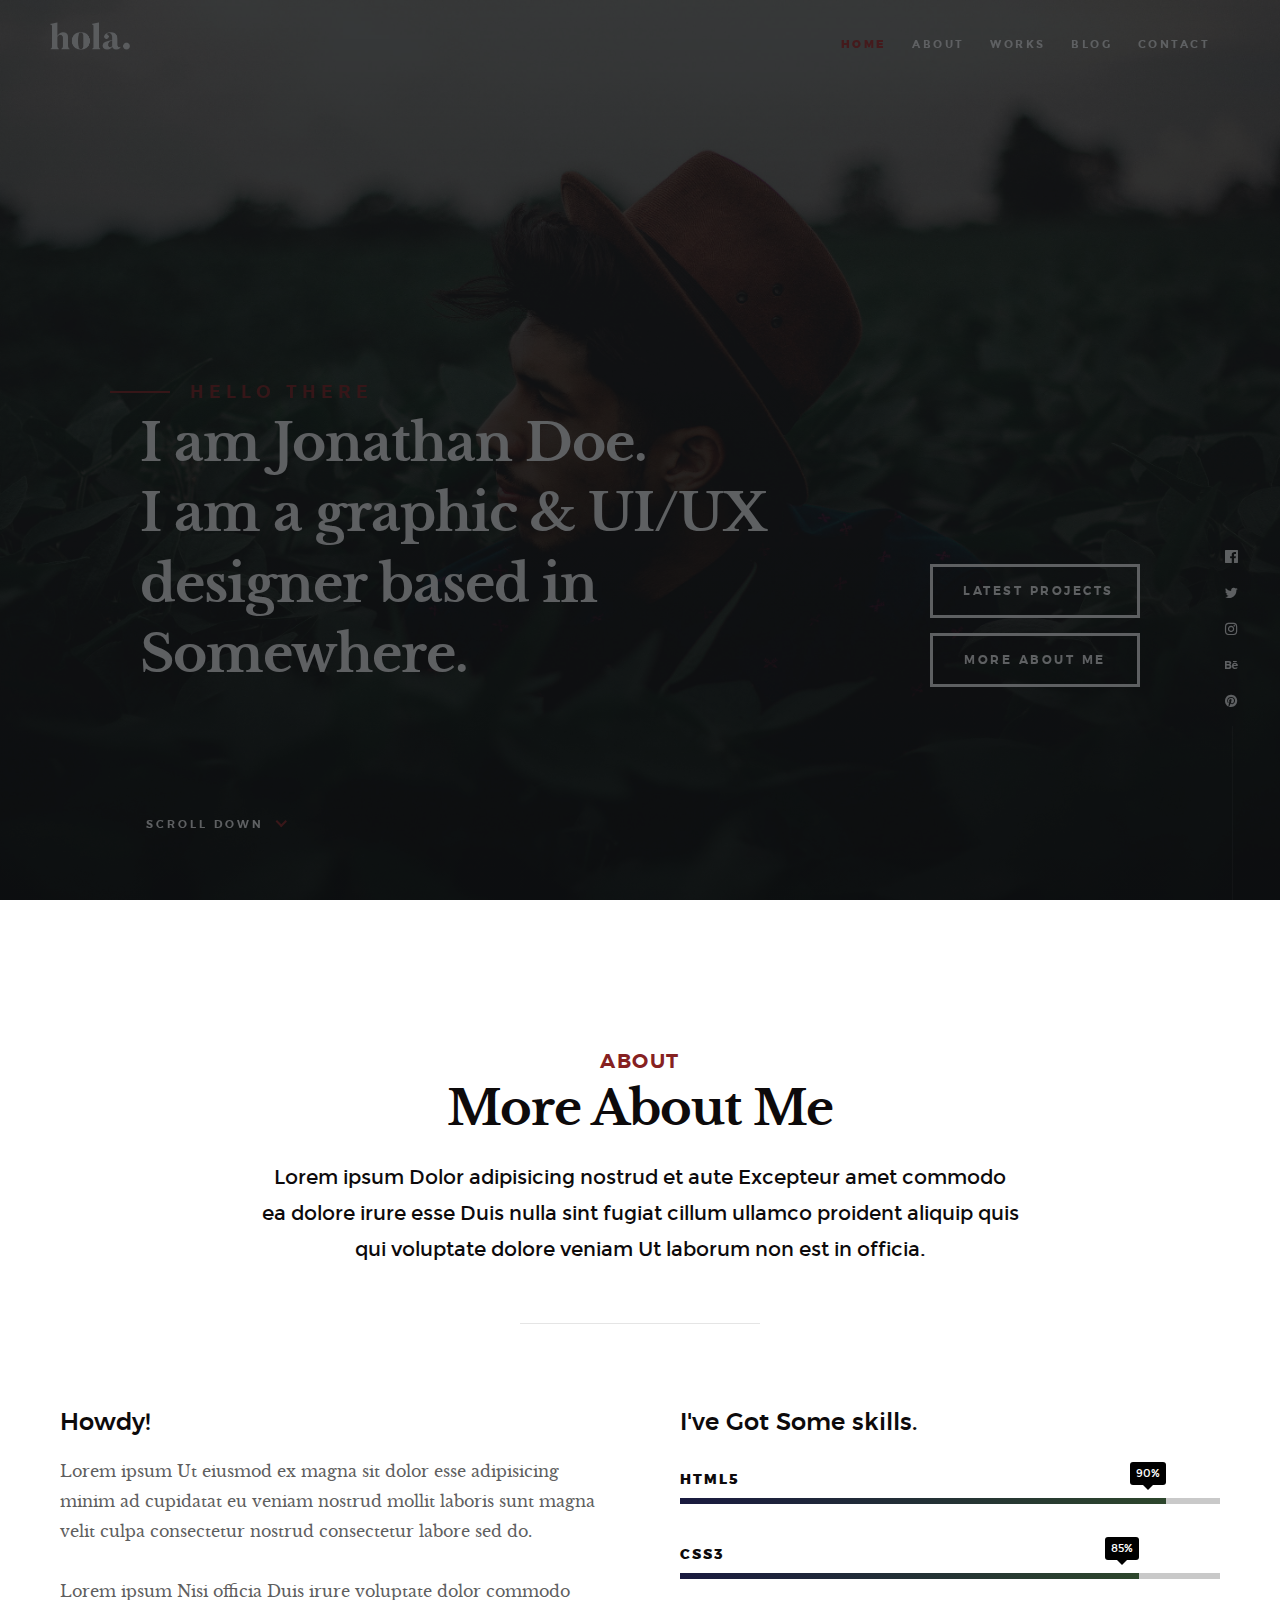
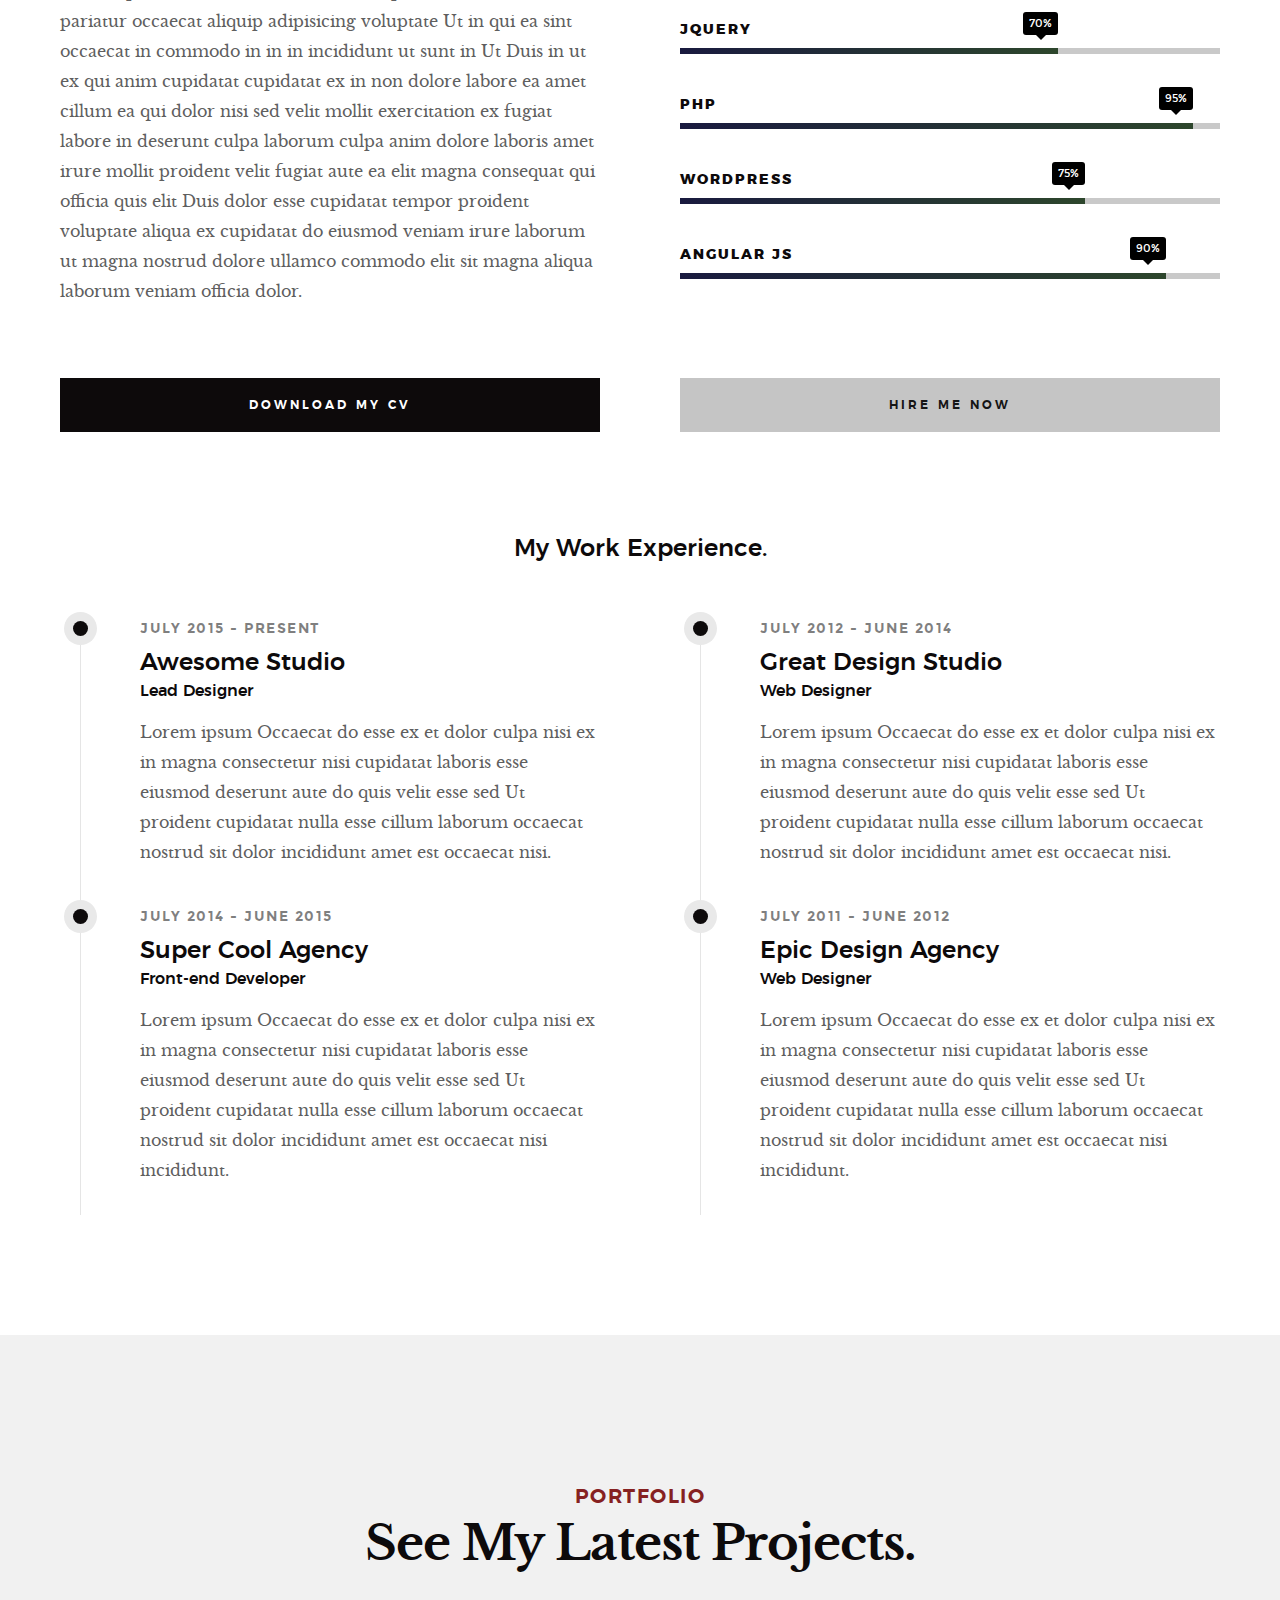
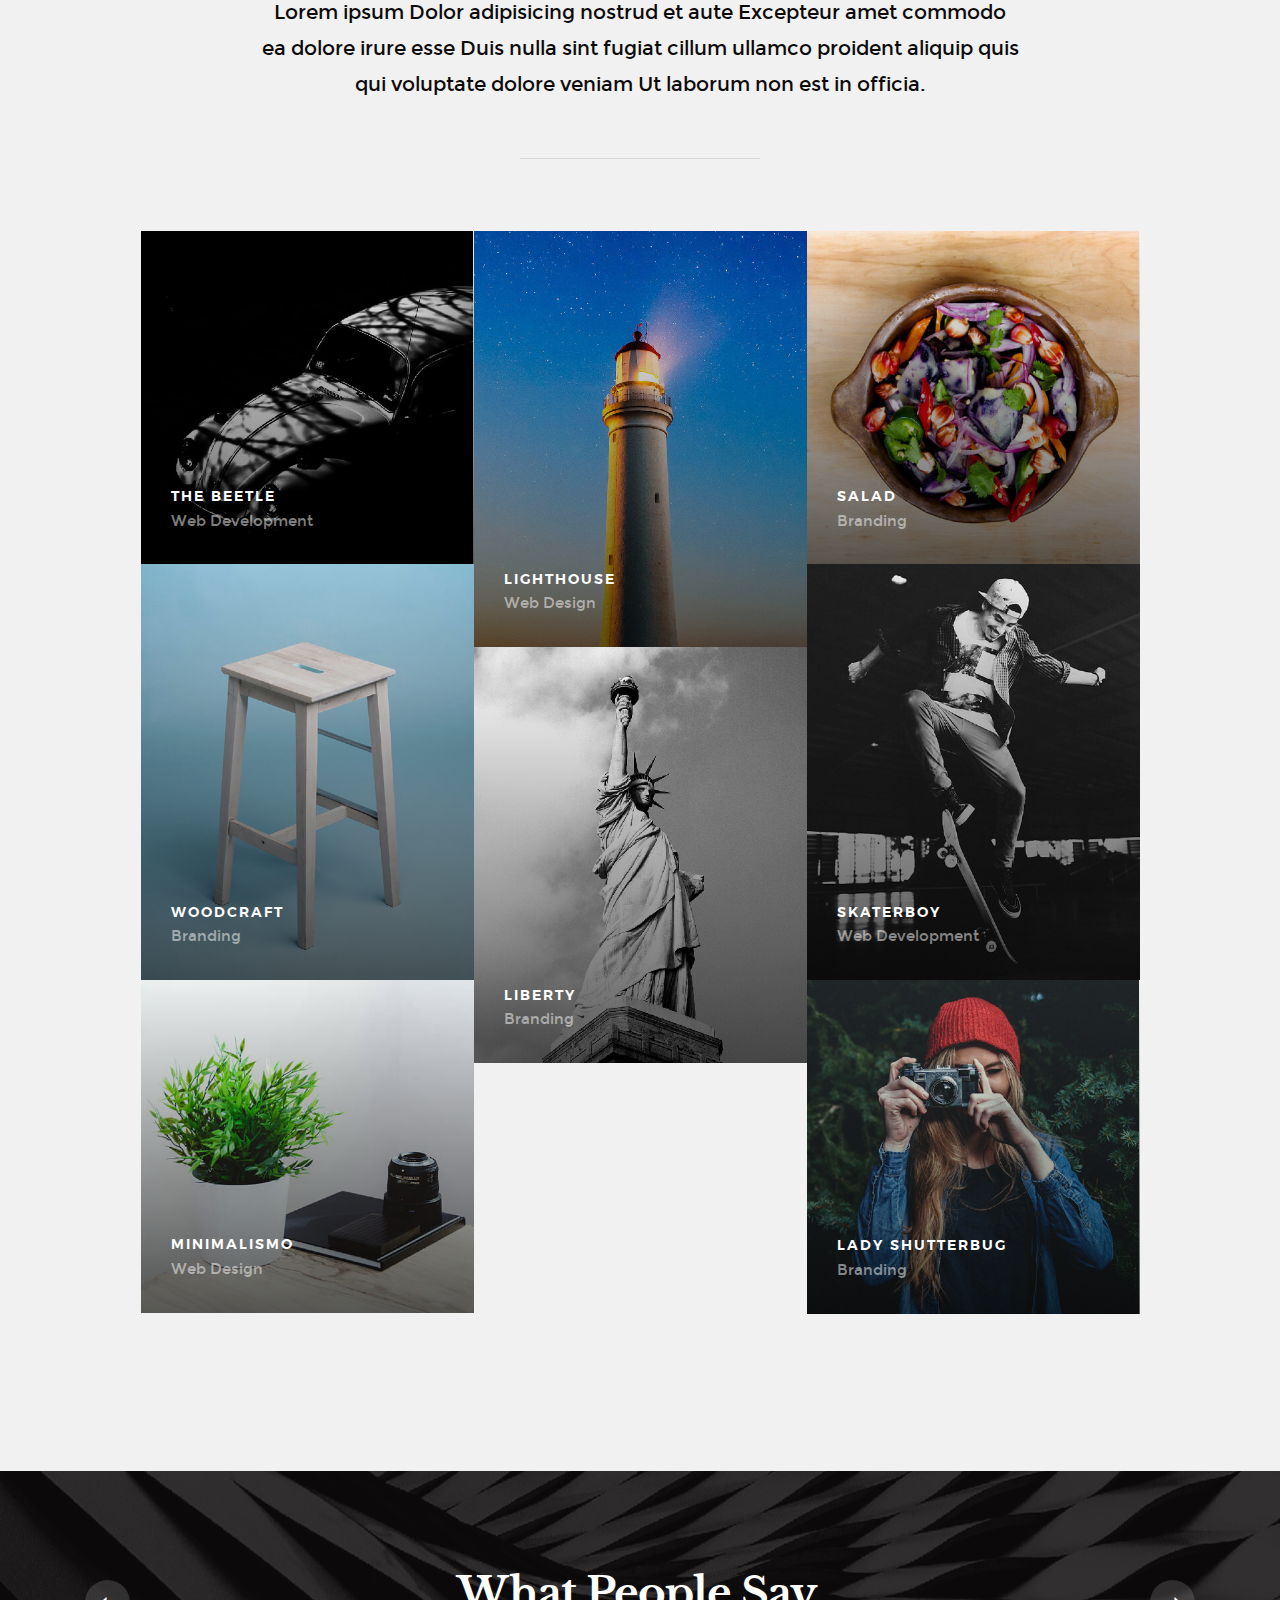
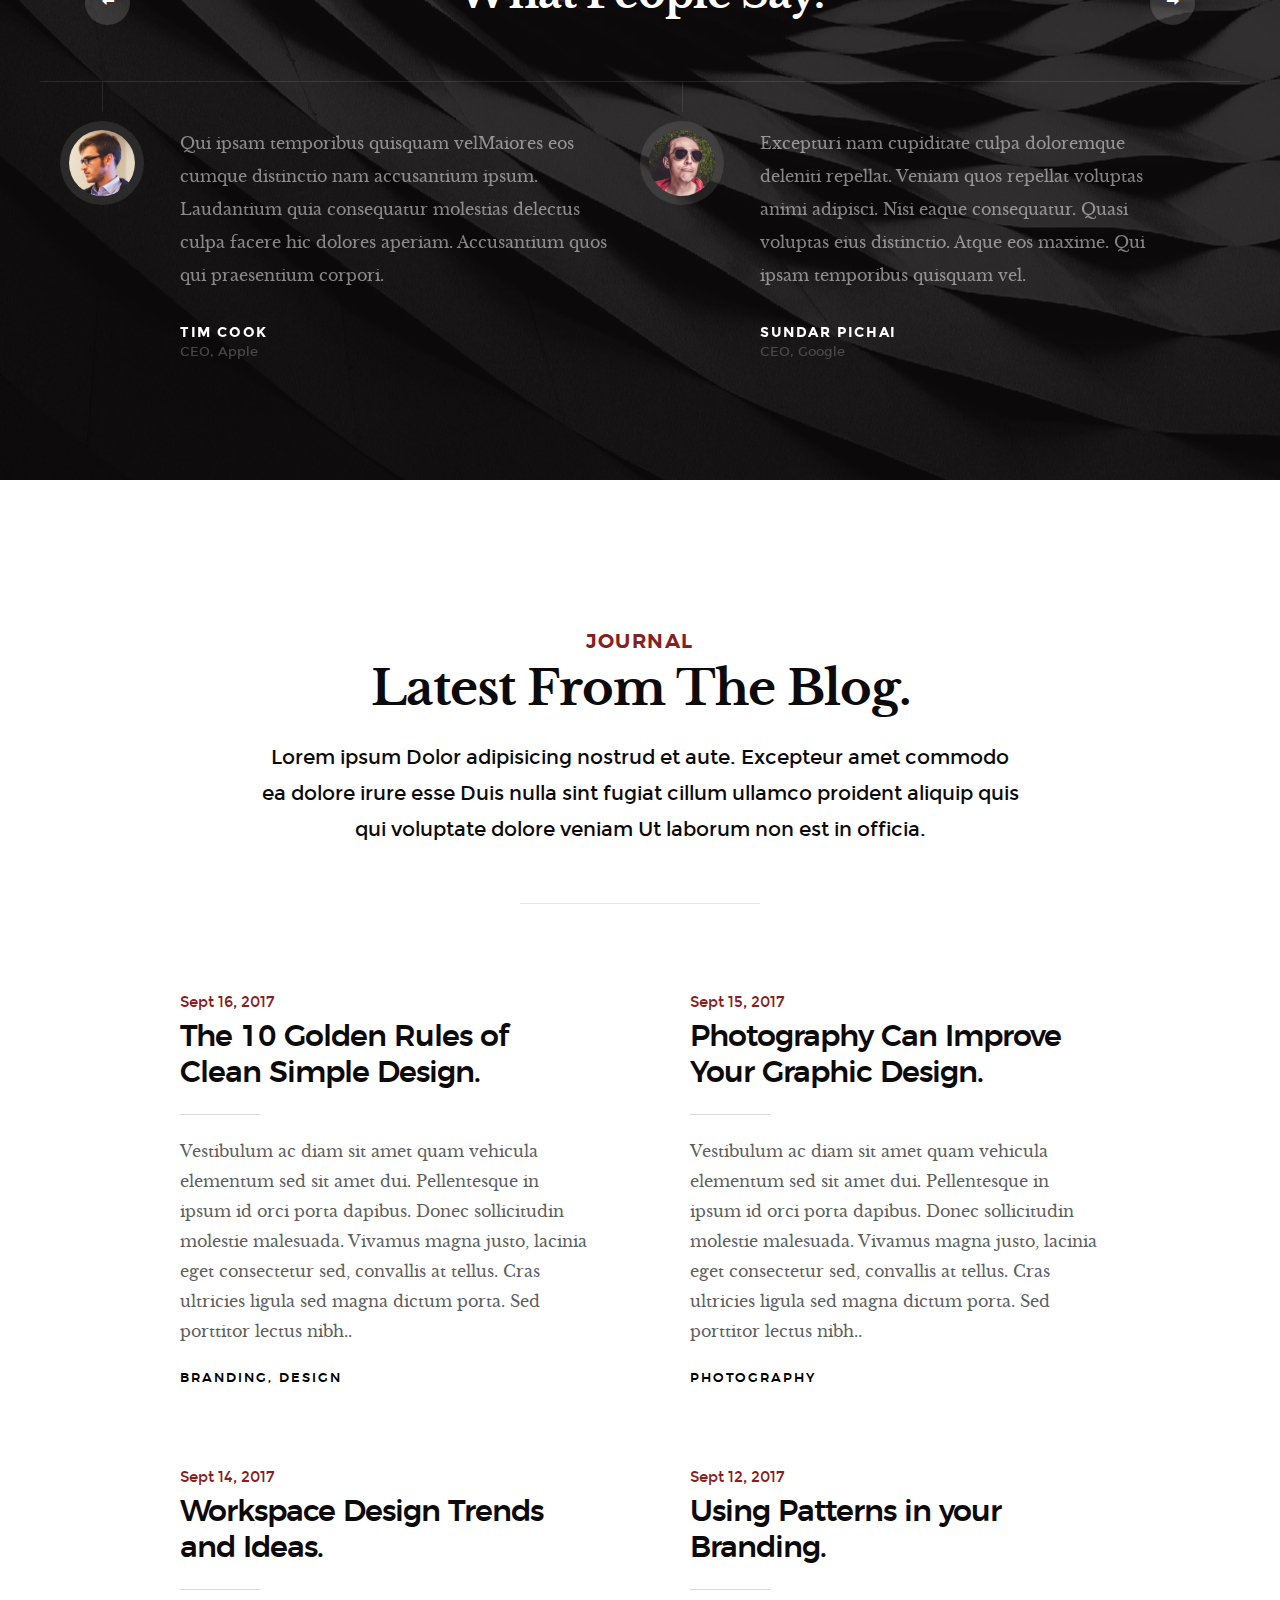
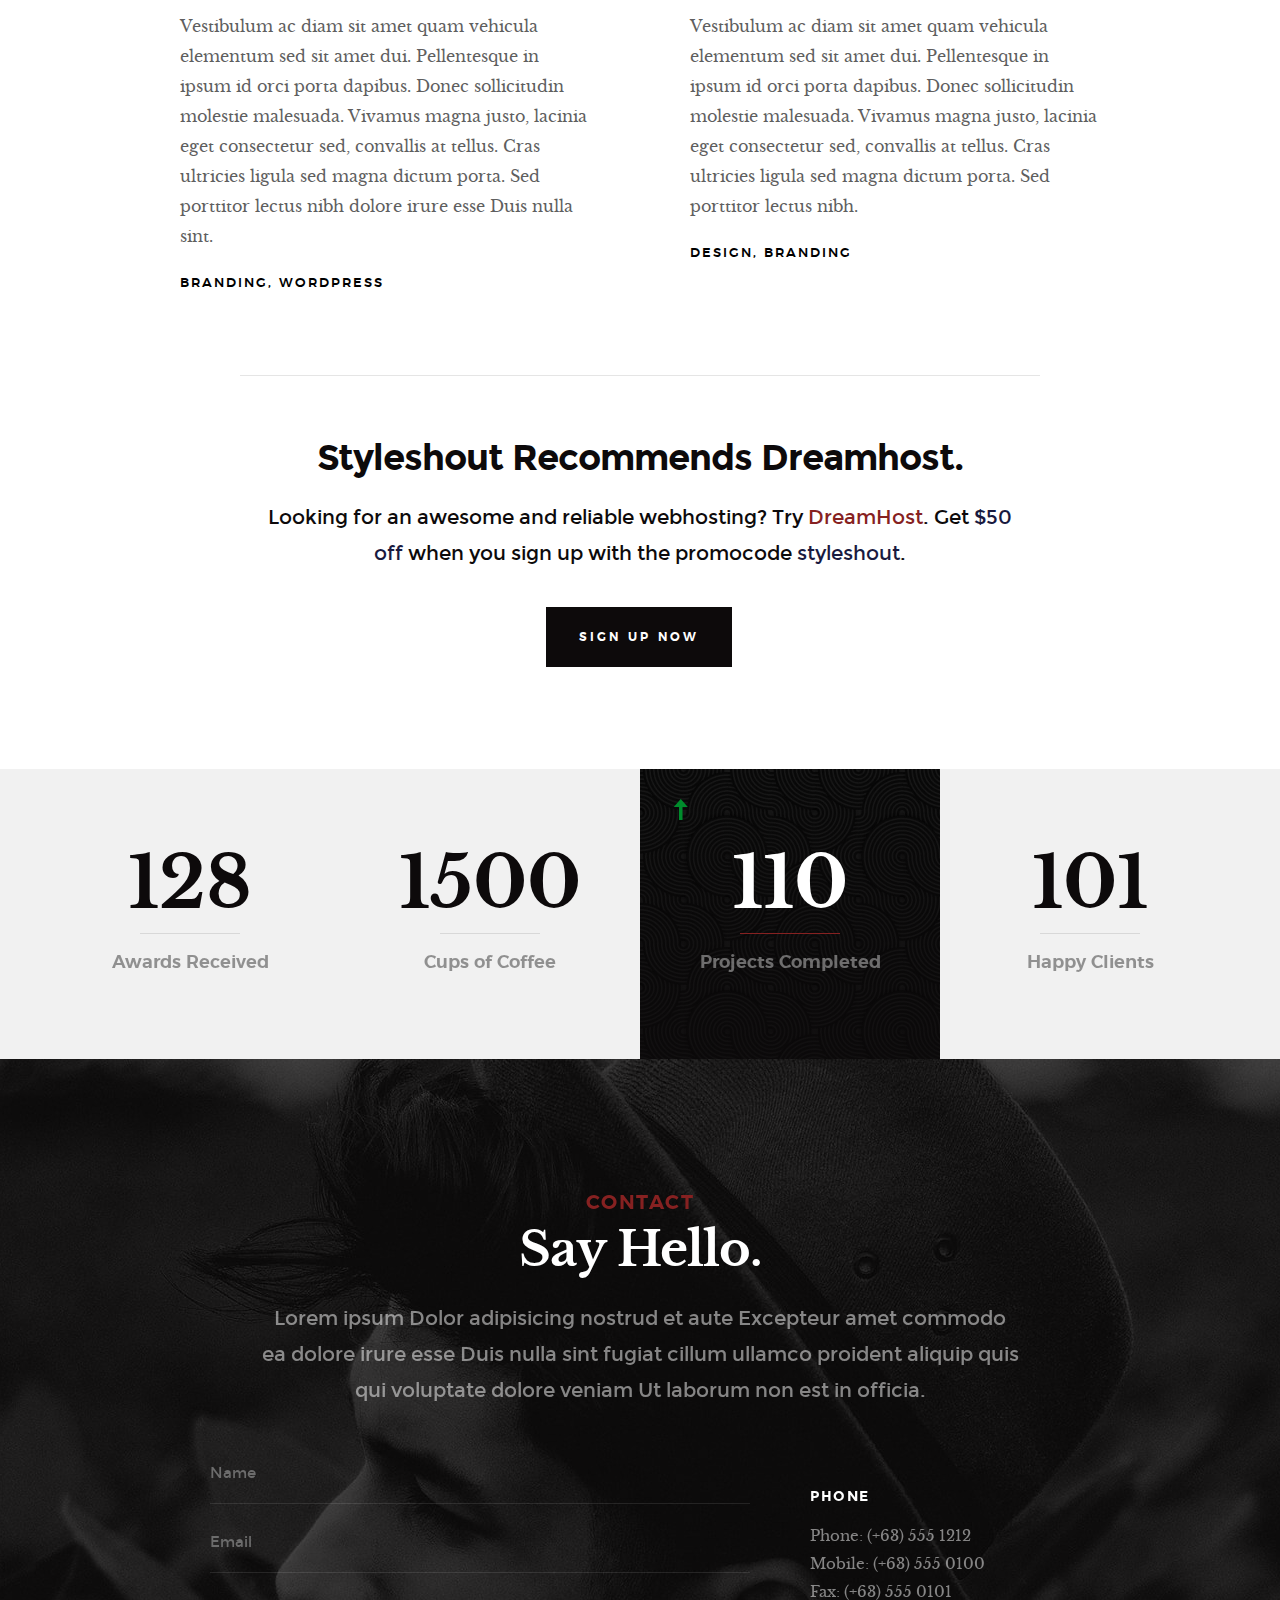
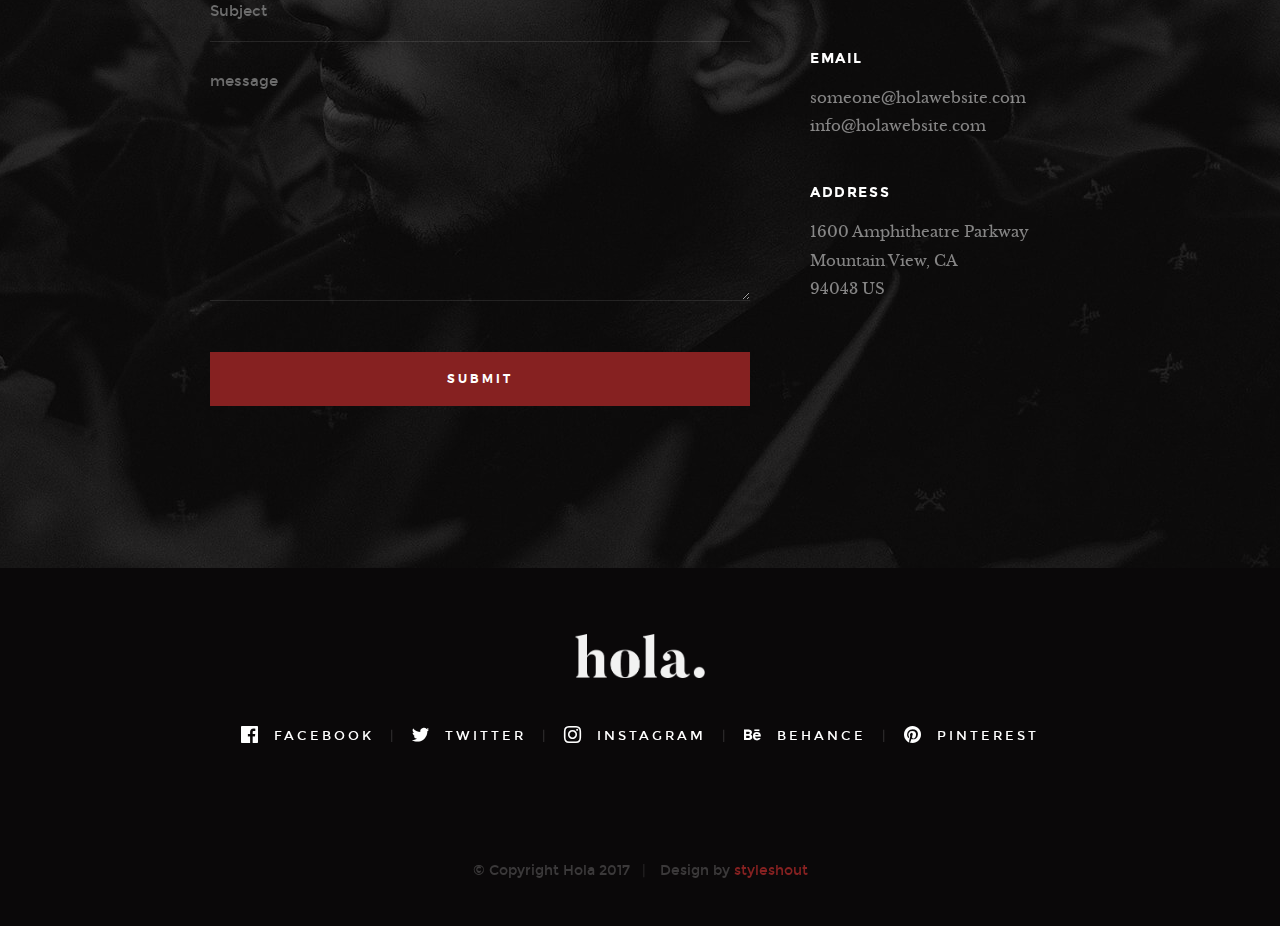
==== index.html @ 44fb1aa4 "template" ====
<!DOCTYPE html>
<!--[if lt IE 9 ]><html class="no-js oldie" lang="en"> <![endif]-->
<!--[if IE 9 ]><html class="no-js oldie ie9" lang="en"> <![endif]-->
<!--[if (gte IE 9)|!(IE)]><!-->
<html class="no-js" lang="en">
<!--<![endif]-->

<head>

    <!--- basic page needs
    ================================================== -->
    <meta charset="utf-8">
    <title>Hola</title>
    <meta name="description" content="">
    <meta name="author" content="">

    <!-- mobile specific metas
    ================================================== -->
    <meta name="viewport" content="width=device-width, initial-scale=1">

    <!-- CSS
    ================================================== -->
    <link rel="stylesheet" href="css/base.css">
    <link rel="stylesheet" href="css/vendor.css">
    <link rel="stylesheet" href="css/main.css">

    <!-- script
    ================================================== -->
    <script src="js/modernizr.js"></script>
    <script src="js/pace.min.js"></script>

    <!-- favicons
    ================================================== -->
    <link rel="shortcut icon" href="favicon.ico" type="image/x-icon">
    <link rel="icon" href="favicon.ico" type="image/x-icon">

</head>

<body id="top">

    <!-- header
    ================================================== -->
    <header class="s-header">

        <div class="header-logo">
            <a class="site-logo" href="index.html"><img src="images/logo.png" alt="Homepage"></a>
        </div>

        <nav class="header-nav-wrap">
            <ul class="header-nav">
                <li class="current"><a class="smoothscroll"  href="#home" title="home">Home</a></li>
                <li><a class="smoothscroll"  href="#about" title="about">About</a></li>
                <li><a class="smoothscroll"  href="#works" title="works">Works</a></li>
                <li><a class="smoothscroll"  href="#blog" title="blog">Blog</a></li>
                <li><a class="smoothscroll"  href="#contact" title="contact">Contact</a></li>
            </ul>
        </nav>

        <a class="header-menu-toggle" href="#0"><span>Menu</span></a>

    </header> <!-- end s-header -->


   <!-- home
   ================================================== -->
   <section id="home" class="s-home page-hero target-section" data-parallax="scroll" data-image-src="images/hero-bg.jpg" data-natural-width=3000 data-natural-height=2000 data-position-y=center>

        <div class="overlay"></div>
        <div class="shadow-overlay"></div>

        <div class="home-content">

            <div class="row home-content__main">

                <h3>Hello There</h3>

                <h1>
                    I am Jonathan Doe. <br>
                    I am a graphic & UI/UX <br>
                    designer based in Somewhere.
                </h1>

                <div class="home-content__buttons">
                    <a href="#works" class="smoothscroll btn btn--stroke">
                        Latest Projects
                    </a>
                    <a href="#about" class="smoothscroll btn btn--stroke">
                        More About Me
                    </a>
                </div>

                <div class="home-content__scroll">
                    <a href="#about" class="scroll-link smoothscroll">
                        <span>Scroll Down</span>
                    </a>
                </div>

            </div>

        </div> <!-- end home-content -->

        <ul class="home-social">
            <li>
                <a href="#"><i class="im im-facebook" aria-hidden="true"></i><span>Facebook</span></a>
            </li>
            <li>
                <a href="#"><i class="im im-twitter" aria-hidden="true"></i><span>Twiiter</span></a>
            </li>
            <li>
                <a href="#"><i class="im im-instagram" aria-hidden="true"></i><span>Instagram</span></a>
            </li>
            <li>
                <a href="#"><i class="im im-behance" aria-hidden="true"></i><span>Behance</span></a>
            </li>
            <li>
                <a href="#"><i class="im im-pinterest" aria-hidden="true"></i><span>Pinterest</span></a>
            </li>
        </ul> 
        <!-- end home-social -->

    </section> <!-- end s-home -->


    <!-- about
    ================================================== -->
    <section id="about" class="s-about target-section">
        
        <div class="row narrow section-intro has-bottom-sep">
            <div class="col-full text-center">
                <h3>About</h3>
                <h1>More About Me</h1>
                <p class="lead">Lorem ipsum Dolor adipisicing nostrud et aute Excepteur amet commodo ea dolore irure esse Duis nulla sint fugiat cillum ullamco proident aliquip quis qui voluptate dolore veniam Ut laborum non est in officia.</p>
            </div>
        </div>

        <div class="row about-content">

            <div class="col-six tab-full left">
                <h3>Howdy!</h3>

                <p>Lorem ipsum Ut eiusmod ex magna sit dolor esse adipisicing minim ad cupidatat eu veniam nostrud mollit laboris sunt magna velit culpa consectetur nostrud consectetur labore sed do.</p>

                <p>
                Lorem ipsum Nisi officia Duis irure voluptate dolor commodo pariatur occaecat aliquip adipisicing voluptate Ut in qui ea sint occaecat in commodo in in in incididunt ut sunt in Ut Duis in ut ex qui anim cupidatat cupidatat ex in non dolore labore ea amet cillum ea qui dolor nisi sed velit mollit exercitation ex fugiat labore in deserunt culpa laborum culpa anim dolore laboris amet irure mollit proident velit fugiat aute ea elit magna consequat qui officia quis elit Duis dolor esse cupidatat tempor proident voluptate aliqua ex cupidatat do eiusmod veniam irure laborum ut magna nostrud dolore ullamco commodo elit sit magna aliqua laborum veniam officia dolor.	
                </p>
            </div>

            <div class="col-six tab-full right">
                <h3>I've Got Some skills.</h3>

                <ul class="skill-bars">
                    <li>
                    <div class="progress percent90"><span>90%</span></div>
                    <strong>HTML5</strong>
                    </li>
                    <li>
                    <div class="progress percent85"><span>85%</span></div>
                    <strong>CSS3</strong>
                    </li>
                    <li>
                    <div class="progress percent70"><span>70%</span></div>
                    <strong>JQuery</strong>
                    </li>
                    <li>
                    <div class="progress percent95"><span>95%</span></div>
                    <strong>PHP</strong>
                    </li>
                    <li>
                    <div class="progress percent75"><span>75%</span></div>
                    <strong>Wordpress</strong>
                    </li>   
                    <li>
                    <div class="progress percent90"><span>90%</span></div>
                    <strong>Angular JS</strong>
                    </li>   
                </ul>
            </div>

        </div> <!-- end about-content -->

        <div class="row about-content about-content--buttons">

            <div class="col-six tab-full left">
                <a href="#0" class="btn btn--primary full-width">Download My CV</a>
            </div>
            <div class="col-six tab-full right">
                <a href="#0" class="btn full-width">Hire Me Now</a>
            </div>

        </div> <!-- end about-content buttons -->

        <div class="row about-content about-content--timeline">

            <div class="col-full text-center">
                <h3>My Work Experience.</h3>
            </div>

            <div class="col-six tab-full left">
                <div class="timeline">

                    <div class="timeline__block">
                        <div class="timeline__bullet"></div>
                        <div class="timeline__header">
                            <p class="timeline__timeframe">July 2015 - Present</p>
                            <h3>Awesome Studio</h3>
                            <h5>Lead Designer</h5>
                        </div>
                        <div class="timeline__desc">
                            <p>Lorem ipsum Occaecat do esse ex et dolor culpa nisi ex in magna consectetur nisi cupidatat laboris esse eiusmod deserunt aute do quis velit esse sed Ut proident cupidatat nulla esse cillum laborum occaecat nostrud sit dolor incididunt amet est occaecat nisi.</p>
                        </div>
                    </div> <!-- end timeline__block -->

                    <div class="timeline__block">
                        <div class="timeline__bullet"></div>
                        <div class="timeline__header">
                            <p class="timeline__timeframe">July 2014 - June 2015</p>
                            <h3>Super Cool Agency</h3>
                            <h5>Front-end Developer</h5>
                        </div>
                        <div class="timeline__desc">	
                            <p>Lorem ipsum Occaecat do esse ex et dolor culpa nisi ex in magna consectetur nisi cupidatat laboris esse eiusmod deserunt aute do quis velit esse sed Ut proident cupidatat nulla esse cillum laborum occaecat nostrud sit dolor incididunt amet est occaecat nisi incididunt.</p>
                        </div>
                    </div> <!-- end timeline__block -->

                </div> <!-- end timeline -->
            </div> <!-- end left -->

            <div class="col-six tab-full right">
                <div class="timeline">

                    <div class="timeline__block">
                        <div class="timeline__bullet"></div>
                        <div class="timeline__header">
                            <p class="timeline__timeframe">July 2012 - June 2014</p>
                            <h3>Great Design Studio</h3>
                            <h5>Web Designer</h5>
                        </div>
                        <div class="timeline__desc">
                            <p>Lorem ipsum Occaecat do esse ex et dolor culpa nisi ex in magna consectetur nisi cupidatat laboris esse eiusmod deserunt aute do quis velit esse sed Ut proident cupidatat nulla esse cillum laborum occaecat nostrud sit dolor incididunt amet est occaecat nisi.</p>
                        </div>
                    </div> <!-- end timeline__block -->

                    <div class="timeline__block">
                        <div class="timeline__bullet"></div>
                        <div class="timeline__header">
                            <p class="timeline__timeframe">July 2011 - June 2012</p>
                            <h3>Epic Design Agency</h3>
                            <h5>Web Designer</h5>
                        </div>
                        <div class="timeline__desc">
                            <p>Lorem ipsum Occaecat do esse ex et dolor culpa nisi ex in magna consectetur nisi cupidatat laboris esse eiusmod deserunt aute do quis velit esse sed Ut proident cupidatat nulla esse cillum laborum occaecat nostrud sit dolor incididunt amet est occaecat nisi incididunt.</p>
                        </div>
                    </div> <!-- end timeline__block -->

                </div> <!-- end timeline -->
            </div> <!-- end right -->

        </div> <!-- end about-content timeline -->

    </section> <!-- end about -->
    

    <!-- works
    ================================================== -->
    <section id="works" class="s-works target-section">

        <div class="row narrow section-intro has-bottom-sep">
            <div class="col-full">
                <h3>Portfolio</h3>
                <h1>See My Latest Projects.</h1>
                
                <p class="lead">Lorem ipsum Dolor adipisicing nostrud et aute Excepteur amet commodo ea dolore irure esse Duis nulla sint fugiat cillum ullamco proident aliquip quis qui voluptate dolore veniam Ut laborum non est in officia.</p>
            </div>
        </div>

        <div class="row masonry-wrap">
            <div class="masonry">

                <div class="masonry__brick">
                    <div class="item-folio">

                        <div class="item-folio__thumb">
                            <a href="images/portfolio/gallery/g-beetle.jpg" class="thumb-link" title="The Beetle Car" data-size="1050x700">
                                <img src="images/portfolio/beetle.jpg" 
                                     srcset="images/portfolio/beetle.jpg 1x, images/portfolio/beetle@2x.jpg 2x" alt="">
                                <span class="shadow-overlay"></span>
                            </a>
                        </div>

                        <div class="item-folio__text">
                            <h3 class="item-folio__title">
                                The Beetle
                            </h3>
                            <p class="item-folio__cat">
                                Web Development
                            </p>
                        </div>

                        <a href="https://www.behance.net/" class="item-folio__project-link" title="Project link">
                            <i class="im im-link"></i>
                        </a>

                        <div class="item-folio__caption">
                            <p>Vero molestiae sed aut natus excepturi. Et tempora numquam. Temporibus iusto quo.Unde dolorem corrupti neque nisi.</p>
                        </div>

                    </div> <!-- end item-folio -->
                </div> <!-- end masonry__brick -->

                <div class="masonry__brick">
                    <div class="item-folio">

                        <div class="item-folio__thumb">
                            <a href="images/portfolio/gallery/g-lighthouse.jpg" class="thumb-link" title="Lighthouse" data-size="1050x700">
                                <img src="images/portfolio/lighthouse.jpg" 
                                     srcset="images/portfolio/lighthouse.jpg 1x, images/portfolio/lighthouse@2x.jpg 2x" alt="">
                                <span class="shadow-overlay"></span>
                            </a>
                        </div>

                        <div class="item-folio__text">
                            <h3 class="item-folio__title">
                                Lighthouse
                            </h3>
                            <p class="item-folio__cat">
                                Web Design
                            </p>
                        </div>

                        <a href="https://www.behance.net/" class="item-folio__project-link" title="Project link">
                            <i class="im im-link"></i>
                        </a>

                        <div class="item-folio__caption">
                            <p>Vero molestiae sed aut natus excepturi. Et tempora numquam. Temporibus iusto quo.Unde dolorem corrupti neque nisi.</p>
                        </div>

                    </div> <!-- end item-folio -->
                </div> <!-- end masonry__brick -->

                <div class="masonry__brick">
                    <div class="item-folio">

                        <div class="item-folio__thumb">
                            <a href="images/portfolio/gallery/g-salad.jpg" class="thumb-link" data-size="1050x700">
                                <img src="images/portfolio/salad.jpg" 
                                     srcset="images/portfolio/salad.jpg 1x, images/portfolio/salad@2x.jpg 2x" alt="">
                                <span class="shadow-overlay"></span>
                            </a>
                        </div>

                        <div class="item-folio__text">
                            <h3 class="item-folio__title">
                                Salad
                            </h3>
                            <p class="item-folio__cat">
                                Branding
                            </p>
                        </div>

                        <a href="https://www.behance.net/" class="item-folio__project-link" title="Project link">
                            <i class="im im-link"></i>
                        </a>

                        <span class="item-folio__caption">
                            <p>Vero molestiae sed aut natus excepturi. Et tempora numquam. Temporibus iusto quo.Unde dolorem corrupti neque nisi.</p>
                        </span>

                    </div> <!-- end item-folio -->
                </div> <!-- end masonry__brick -->

                <div class="masonry__brick">
                    <div class="item-folio">

                        <div class="item-folio__thumb">
                            <a href="images/portfolio/gallery/g-woodcraft.jpg" class="thumb-link" data-size="1050x700">
                                <img src="images/portfolio/woodcraft.jpg"
                                     srcset="images/portfolio/woodcraft.jpg 1x, images/portfolio/woodcraft@2x.jpg 2x" alt="">
                                <span class="shadow-overlay"></span>
                            </a>
                        </div>

                        <div class="item-folio__text">
                            <h3 class="item-folio__title">
                                Woodcraft
                            </h3>
                            <p class="item-folio__cat">
                                Branding
                            </p>
                        </div>

                        <a href="https://www.behance.net/" class="item-folio__project-link" title="Project link">
                            <i class="im im-link"></i>
                        </a>

                        <span class="item-folio__caption">
                            <p>Vero molestiae sed aut natus excepturi. Et tempora numquam. Temporibus iusto quo.Unde dolorem corrupti neque nisi.</p>
                        </span>

                    </div> <!-- end item-folio -->
                </div> <!-- end masonry__brick -->

                <div class="masonry__brick">
                    <div class="item-folio">

                        <div class="item-folio__thumb">
                            <a href="images/portfolio/gallery/g-skaterboy.jpg" class="thumb-link" data-size="1050x700">
                                <img src="images/portfolio/skaterboy.jpg"
                                     srcset="images/portfolio/skaterboy.jpg 1x, images/portfolio/skaterboy@2x.jpg 2x" alt="">
                                <span class="shadow-overlay"></span>
                            </a>
                        </div>

                        <div class="item-folio__text">
                            <h3 class="item-folio__title">
                                Skaterboy
                            </h3>
                            <p class="item-folio__cat">
                                Web Development
                            </p>
                        </div>

                        <a href="https://www.behance.net/" class="item-folio__project-link" title="Project link">
                            <i class="im im-link"></i>
                        </a>

                        <span class="item-folio__caption">
                            <p>Vero molestiae sed aut natus excepturi. Et tempora numquam. Temporibus iusto quo.Unde dolorem corrupti neque nisi.</p>
                        </span>

                    </div> <!-- end item-folio -->
                </div> <!-- end masonry__brick -->

                <div class="masonry__brick">
                    <div class="item-folio">

                        <div class="item-folio__thumb">
                            <a href="images/portfolio/gallery/g-liberty.jpg" class="thumb-link" data-size="1050x700">
                                <img src="images/portfolio/liberty.jpg"
                                     srcset="images/portfolio/liberty.jpg 1x, images/portfolio/liberty@2x.jpg 2x" alt="">
                                <span class="shadow-overlay"></span>
                            </a>
                        </div>

                        <div class="item-folio__text">
                            <h3 class="item-folio__title">
                                Liberty
                            </h3>
                            <p class="item-folio__cat">
                                Branding
                            </p>
                        </div>

                        <a href="https://www.behance.net/" class="item-folio__project-link" title="Project link">
                            <i class="im im-link"></i>
                        </a>

                        <span class="item-folio__caption">
                            <p>Vero molestiae sed aut natus excepturi. Et tempora numquam. Temporibus iusto quo.Unde dolorem corrupti neque nisi.</p>
                        </span>

                    </div> <!-- end item-folio -->
                </div> <!-- end masonry__brick -->

                <div class="masonry__brick">
                    <div class="item-folio">

                        <div class="item-folio__thumb">
                            <a href="images/portfolio/gallery/g-minimalismo.jpg" class="thumb-link" data-size="1050x700">
                                <img src="images/portfolio/minimalismo.jpg"
                                     srcset="images/portfolio/minimalismo.jpg 1x, images/portfolio/minimalismo@2x.jpg 2x" alt="">
                                <span class="shadow-overlay"></span>
                            </a>
                        </div>

                        <div class="item-folio__text">
                            <h3 class="item-folio__title">
                                Minimalismo
                            </h3>
                            <p class="item-folio__cat">
                                Web Design
                            </p>
                        </div>

                        <a href="https://www.behance.net/" class="item-folio__project-link" title="Project link">
                            <i class="im im-link"></i>
                        </a>

                        <span class="item-folio__caption">
                            <p>Vero molestiae sed aut natus excepturi. Et tempora numquam. Temporibus iusto quo.Unde dolorem corrupti neque nisi.</p>
                        </span>

                    </div> <!-- end item-folio -->
                </div> <!-- end masonry__brick -->

                <div class="masonry__brick">
                    <div class="item-folio">

                        <div class="item-folio__thumb">
                            <a href="images/portfolio/gallery/g-shutterbug.jpg" class="thumb-link" data-size="1050x700">
                                <img src="images/portfolio/shutterbug.jpg"
                                     srcset="images/portfolio/shutterbug.jpg 1x, images/portfolio/shutterbug@2x.jpg 2x" alt="">
                                <span class="shadow-overlay"></span>
                            </a>
                        </div>

                        <div class="item-folio__text">
                            <h3 class="item-folio__title">
                                Lady Shutterbug
                            </h3>
                            <p class="item-folio__cat">
                                Branding
                            </p>
                        </div>

                        <a href="https://www.behance.net/" class="item-folio__project-link" title="Project link">
                            <i class="im im-link"></i>
                        </a>

                        <span class="item-folio__caption">
                            <p>Vero molestiae sed aut natus excepturi. Et tempora numquam. Temporibus iusto quo.Unde dolorem corrupti neque nisi.</p>
                        </span>

                    </div> <!-- end item-folio -->
                </div> <!-- end masonry__brick -->

            </div>
        </div> <!-- end masonry -->

    </section> <!-- end works -->



    <!-- testimonials
    ================================================== -->
    <div class="s-testimonials">

        <div class="overlay"></div>

        <div class="row testimonials-header">
            <div class="col-full">
                <h1 class="h02">What People Say.</h1>
            </div>
        </div>

        <div class="row testimonials">

            <div class="col-full testimonials__slider">

                <div class="testimonials__slide">
                    <img src="images/avatars/user-01.jpg" alt="Author image" class="testimonials__avatar">
                    <p>Qui ipsam temporibus quisquam velMaiores eos cumque distinctio nam accusantium ipsum. 
                    Laudantium quia consequatur molestias delectus culpa facere hic dolores aperiam. Accusantium quos qui praesentium corpori.</p>
                    <div class="testimonials__author h06">
                        Tim Cook
                        <span>CEO, Apple</span>
                    </div>
                </div>

                <div class="testimonials__slide">
                    <img src="images/avatars/user-05.jpg" alt="Author image" class="testimonials__avatar">
                    <p>Excepturi nam cupiditate culpa doloremque deleniti repellat. Veniam quos repellat voluptas animi adipisci.
                    Nisi eaque consequatur. Quasi voluptas eius distinctio. Atque eos maxime. Qui ipsam temporibus quisquam vel.</p>
                    <div class="testimonials__author h06">
                        Sundar Pichai
                        <span>CEO, Google</span>
                    </div>
                </div>

                <div class="testimonials__slide">
                    <img src="images/avatars/user-02.jpg" alt="Author image" class="testimonials__avatar">
                    <p>Repellat dignissimos libero. Qui sed at corrupti expedita voluptas odit. Nihil ea quia nesciunt. Ducimus aut sed ipsam.  
                    Autem eaque officia cum exercitationem sunt voluptatum accusamus. Quasi voluptas eius distinctio.</p>
                    <div class="testimonials__author h06">
                        Satya Nadella
                        <span>CEO, Microsoft</span>
                    </div>
                </div>
                
            </div> <!-- end testimonials__slider -->

        </div> <!-- end testimonials -->

    </div> <!-- end s-testimonials -->


    <!-- blog
    ================================================== -->
    <section id="blog" class="s-blog target-section">

        <div class="row narrow section-intro has-bottom-sep">
            <div class="col-full">
                <h3>Journal</h3>
                <h1>Latest From The Blog.</h1>
                <p class="lead">Lorem ipsum Dolor adipisicing nostrud et aute. 
                Excepteur amet commodo ea dolore irure esse Duis nulla sint fugiat cillum 
                ullamco proident aliquip quis qui voluptate dolore veniam Ut laborum non est in officia.</p>
            </div>
        </div>

        <div class="row blog-content">
            <div class="col-full">

                <div class="blog-list block-1-2 block-tab-full">
                    <article class="col-block">
                                
                        <div class="blog-date">
                            <a href="blog-single.html">Sept 16, 2017</a>
                        </div>  
                        
                        <h2 class="h01"><a href="blog-single.html">The 10 Golden Rules of Clean Simple Design.</a></h2>
                        <p>
                        Vestibulum ac diam sit amet quam vehicula elementum sed sit amet dui. Pellentesque in ipsum id orci porta dapibus. Donec sollicitudin molestie malesuada. Vivamus magna justo, lacinia eget consectetur sed, convallis at tellus. Cras ultricies ligula sed magna dictum porta. Sed porttitor lectus nibh..
                        </p>

                        <div class="blog-cat">
                                <a href="blog.html">Branding</a><a href="blog.html">Design</a>
                        </div>

                        
                    </article>
                    <article class="col-block">
                                
                        <div class="blog-date">
                            <a href="blog-single.html">Sept 15, 2017</a>
                        </div>  
                        
                        <h2 class="h01"><a href="blog-single.html">Photography Can Improve Your Graphic Design.</a></h2>
                        <p>
                        Vestibulum ac diam sit amet quam vehicula elementum sed sit amet dui. Pellentesque in ipsum id orci porta dapibus. Donec sollicitudin molestie malesuada. Vivamus magna justo, lacinia eget consectetur sed, convallis at tellus. Cras ultricies ligula sed magna dictum porta. Sed porttitor lectus nibh..
                        </p>

                        <div class="blog-cat">
                            <a href="blog.html">Photography</a>
                        </div>

                        
                    </article>
                    <article class="col-block">
                        
                        <div class="blog-date">
                            <a href="blog-single.html">Sept 14, 2017</a>
                        </div>

                        <h2 class="h01"><a href="blog-single.html">Workspace Design Trends and Ideas.</a></h2>
                        <p>
                        Vestibulum ac diam sit amet quam vehicula elementum sed sit amet dui. Pellentesque in ipsum id orci porta dapibus. Donec sollicitudin molestie malesuada. Vivamus magna justo, lacinia eget consectetur sed, convallis at tellus. Cras ultricies ligula sed magna dictum porta. Sed porttitor lectus nibh dolore irure esse Duis nulla sint.
                        </p>

                        <div class="blog-cat">
                            <a href="blog.html">Branding</a><a href="blog.html">Wordpress</a>
                        </div>
                    </article>
                    <article class="col-block">
                        
                        <div class="blog-date">
                            <a href="blog-single.html">Sept 12, 2017</a>
                        </div>    
                        <h2 class="h01"><a href="blog-single.html">Using Patterns in your Branding.</a></h2>
                        <p>
                        Vestibulum ac diam sit amet quam vehicula elementum sed sit amet dui. Pellentesque in ipsum id orci porta dapibus. Donec sollicitudin molestie malesuada. Vivamus magna justo, lacinia eget consectetur sed, convallis at tellus. Cras ultricies ligula sed magna dictum porta. Sed porttitor lectus nibh.
                        </p>

                        <div class="blog-cat">
                            <a href="blog.html">Design</a><a href="blog.html">Branding</a>
                        </div>
                    </article>
                </div> <!-- end blog-list -->

            </div> <!-- end col-full -->
        </div> <!-- end blog-content -->

    </section> <!-- end s-blog -->


    <!-- s-cta
    ================================================== -->
    <section class="s-cta">
        
        <div class="row narrow cta">

            <div class="col-full cta__content">

                <h2 class="h01"><a href="http://www.dreamhost.com/r.cgi?287326|STYLESHOUT">Styleshout Recommends Dreamhost.</a></h2>

                <p class="lead">
                Looking for an awesome and reliable webhosting? Try <a href="http://www.dreamhost.com/r.cgi?287326|STYLESHOUT">DreamHost</a>.
                Get <span>$50 off</span> when you sign up with the promocode <span>styleshout</span>.
                </p>

                <div class="cta__action">
                    <a class="btn btn--primary btn--large" href="http://www.dreamhost.com/r.cgi?287326|STYLESHOUT">Sign Up Now</a>
                </div>	

            </div>

        </div> <!-- end cta -->
        
    </section>


    <!-- s-stats
    ================================================== -->
    <section id="stats" class="s-stats">
        <div class="row block-1-4 block-tab-1-2 block-mob-full stats">

            <div class="col-block stats__col ">
                <div class="stats__count">
                    128
                </div>
                <h4>Awards Received</h4>
            </div>
            <div class="col-block stats__col">
                <div class="stats__count">
                    1500
                </div>
                <h4>Cups of Coffee</h4>
            </div>
            <div class="col-block stats__col stats__col--highlight">
                <div class="stats__upsign">
                    <a href="#"><i class="im im-arrow-up" aria-hidden="true"></i></a>
                </div>
                <div class="stats__count">
                    110
                </div>
                <h4>Projects Completed</h4>
            </div>
            <div class="col-block stats__col">
                <div class="stats__count">
                    101
                </div>
                <h4>Happy Clients</h4> 
            </div>

        </div>
    </section> <!-- end s-stats -->


    <!-- s-stats
    ================================================== -->
    <section id="contact" class="s-contact target-section">

        <div class="overlay"></div>

        <div class="row narrow section-intro">
            <div class="col-full">
                <h3>Contact</h3>
                <h1>Say Hello.</h1>
                
                <p class="lead">Lorem ipsum Dolor adipisicing nostrud et aute Excepteur amet commodo ea dolore irure esse Duis nulla sint fugiat cillum ullamco proident aliquip quis qui voluptate dolore veniam Ut laborum non est in officia.</p>
            </div>
        </div>

        <div class="row contact__main">
            <div class="col-eight tab-full contact__form">
                <form name="contactForm" id="contactForm" method="post" action="">
                    <fieldset>
    
                    <div class="form-field">
                        <input name="contactName" type="text" id="contactName" placeholder="Name" value="" minlength="2" required="" aria-required="true" class="full-width">
                    </div>
                    <div class="form-field">
                        <input name="contactEmail" type="email" id="contactEmail" placeholder="Email" value="" required="" aria-required="true" class="full-width">
                    </div>
                    <div class="form-field">
                        <input name="contactSubject" type="text" id="contactSubject" placeholder="Subject" value="" class="full-width">
                    </div>
                    <div class="form-field">
                        <textarea name="contactMessage" id="contactMessage" placeholder="message" rows="10" cols="50" required="" aria-required="true" class="full-width"></textarea>
                    </div>
                    <div class="form-field">
                        <button class="full-width btn--primary">Submit</button>
                        <div class="submit-loader">
                            <div class="text-loader">Sending...</div>
                            <div class="s-loader">
                                <div class="bounce1"></div>
                                <div class="bounce2"></div>
                                <div class="bounce3"></div>
                            </div>
                        </div>
                    </div>
    
                    </fieldset>
                </form>

                <!-- contact-warning -->
                <div class="message-warning">
                    Something went wrong. Please try again.
                </div> 
            
                <!-- contact-success -->
                <div class="message-success">
                    Your message was sent, thank you!<br>
                </div>
                        
            </div>
            <div class="col-four tab-full contact__infos">
                <h4 class="h06">Phone</h4>
                <p>Phone: (+63) 555 1212<br>
                Mobile: (+63) 555 0100<br>
                Fax: (+63) 555 0101
                </p>

                <h4 class="h06">Email</h4>
                <p>someone@holawebsite.com<br>
                info@holawebsite.com
                </p>

                <h4 class="h06">Address</h4>
                <p>
                1600 Amphitheatre Parkway<br>
                Mountain View, CA<br>
                94043 US
                </p>
            </div>

        </div>

    </section> <!-- end s-contact -->


    <!-- footer
    ================================================== -->
    <footer>
        <div class="row">
            <div class="col-full">

                <div class="footer-logo">
                    <a class="footer-site-logo" href="#0"><img src="images/logo.png" alt="Homepage"></a>
                </div>

                <ul class="footer-social">
                    <li><a href="#0">
                        <i class="im im-facebook" aria-hidden="true"></i>
                        <span>Facebook</span>
                    </a></li>
                    <li><a href="#0">
                        <i class="im im-twitter" aria-hidden="true"></i>
                        <span>Twitter</span>
                    </a></li>
                    <li><a href="#0">
                        <i class="im im-instagram" aria-hidden="true"></i>
                        <span>Instagram</span>
                    </a></li>
                    <li><a href="#0">
                        <i class="im im-behance" aria-hidden="true"></i>
                        <span>Behance</span>
                    </a></li>
                    <li><a href="#0">
                        <i class="im im-pinterest" aria-hidden="true"></i>
                        <span>Pinterest</span>
                    </a></li>
                </ul>
                    
            </div>
        </div>

        <div class="row footer-bottom">

            <div class="col-twelve">
                <div class="copyright">
                    <span>© Copyright Hola 2017</span> 
                    <span>Design by <a href="https://www.styleshout.com/">styleshout</a></span>	
                </div>

                <div class="go-top">
                <a class="smoothscroll" title="Back to Top" href="#top"><i class="im im-arrow-up" aria-hidden="true"></i></a>
                </div>
            </div>

        </div> <!-- end footer-bottom -->

    </footer> <!-- end footer -->


    <!-- photoswipe background
    ================================================== -->
    <div aria-hidden="true" class="pswp" role="dialog" tabindex="-1">

        <div class="pswp__bg"></div>
        <div class="pswp__scroll-wrap">

            <div class="pswp__container">
                <div class="pswp__item"></div>
                <div class="pswp__item"></div>
                <div class="pswp__item"></div>
            </div>

            <div class="pswp__ui pswp__ui--hidden">
                <div class="pswp__top-bar">
                    <div class="pswp__counter"></div><button class="pswp__button pswp__button--close" title="Close (Esc)"></button> <button class="pswp__button pswp__button--share" title=
                    "Share"></button> <button class="pswp__button pswp__button--fs" title="Toggle fullscreen"></button> <button class="pswp__button pswp__button--zoom" title=
                    "Zoom in/out"></button>
                    <div class="pswp__preloader">
                        <div class="pswp__preloader__icn">
                            <div class="pswp__preloader__cut">
                                <div class="pswp__preloader__donut"></div>
                            </div>
                        </div>
                    </div>
                </div>
                <div class="pswp__share-modal pswp__share-modal--hidden pswp__single-tap">
                    <div class="pswp__share-tooltip"></div>
                </div><button class="pswp__button pswp__button--arrow--left" title="Previous (arrow left)"></button> <button class="pswp__button pswp__button--arrow--right" title=
                "Next (arrow right)"></button>
                <div class="pswp__caption">
                    <div class="pswp__caption__center"></div>
                </div>
            </div>

        </div>

    </div><!-- end photoSwipe background -->

    <div id="preloader">
        <div id="loader"></div>
    </div>


    <!-- Java Script
    ================================================== -->
    <script src="js/jquery-3.2.1.min.js"></script>
    <script src="js/plugins.js"></script>
    <script src="js/main.js"></script>

</body>

</html>
---- css/base.css ----
/* =================================================================== 
 *
 *  Hola v1.0 Base Stylesheet
 *  10-02-2017
 *  ------------------------------------------------------------------
 *
 *  TOC:
 *  # Normalize
 *  # Basic/base setup styles
 *      ## Media
 *      ## Typography resets
 *      ## links
 *      ## inputs
 *  # grid
 *      ## medium size devices
 *      ## tablets
 *      ## mobile devices
 *      ## small mobile devices
 *  # block grids
 *      ## medium size devices
 *      ## tablets
 *      ## mobile devices
 *      ## small mobile devices
 *  # MISC
 *
 * =================================================================== */


/* ===================================================================
 * # normalize
 * normalize.css v5.0.0 | MIT License | 
 * github.com/necolas/normalize.css
 *
 * ------------------------------------------------------------------- */

html {
    font-family: sans-serif;
    line-height: 1.15;
    -ms-text-size-adjust: 100%;
    -webkit-text-size-adjust: 100%;
}

body {
    margin: 0;
}

article, aside, footer, header, nav, section {
    display: block;
}

h1 {
    font-size: 2em;
    margin: 0.67em 0;
}

figcaption, figure, main {
    display: block;
}

figure {
    margin: 1em 40px;
}

hr {
    box-sizing: content-box;
    height: 0;
    overflow: visible;
}

pre {
    font-family: monospace, monospace;
    font-size: 1em;
}

a {
    background-color: transparent;
    -webkit-text-decoration-skip: objects;
}

a:active, a:hover {
    outline-width: 0;
}

abbr[title] {
    border-bottom: none;
    text-decoration: underline;
    text-decoration: underline dotted;
}

b, strong {
    font-weight: inherit;
}

b, strong {
    font-weight: bolder;
}

code, kbd, samp {
    font-family: monospace, monospace;
    font-size: 1em;
}

dfn {
    font-style: italic;
}

mark {
    background-color: #ff0;
    color: #000;
}

small {
    font-size: 80%;
}

sub, sup {
    font-size: 75%;
    line-height: 0;
    position: relative;
    vertical-align: baseline;
}

sub {
    bottom: -0.25em;
}

sup {
    top: -0.5em;
}

audio, video {
    display: inline-block;
}

audio:not([controls]) {
    display: none;
    height: 0;
}

img {
    border-style: none;
}

svg:not(:root) {
    overflow: hidden;
}

button, input, optgroup, select, textarea {
    font-family: sans-serif;
    font-size: 100%;
    line-height: 1.15;
    margin: 0;
}

button, input {
    overflow: visible;
}

button, select {
    text-transform: none;
}

button, html [type="button"], [type="reset"], [type="submit"] {
    -webkit-appearance: button;
}

button::-moz-focus-inner, [type="button"]::-moz-focus-inner, [type="reset"]::-moz-focus-inner, [type="submit"]::-moz-focus-inner {
    border-style: none;
    padding: 0;
}

button:-moz-focusring, [type="button"]:-moz-focusring, [type="reset"]:-moz-focusring, [type="submit"]:-moz-focusring {
    outline: 1px dotted ButtonText;
}

fieldset {
    border: 1px solid #c0c0c0;
    margin: 0 2px;
    padding: 0.35em 0.625em 0.75em;
}

legend {
    box-sizing: border-box;
    color: inherit;
    display: table;
    max-width: 100%;
    padding: 0;
    white-space: normal;
}

progress {
    display: inline-block;
    vertical-align: baseline;
}

textarea {
    overflow: auto;
}

[type="checkbox"], [type="radio"] {
    box-sizing: border-box;
    padding: 0;
}

[type="number"]::-webkit-inner-spin-button, [type="number"]::-webkit-outer-spin-button {
    height: auto;
}

[type="search"] {
    -webkit-appearance: textfield;
    outline-offset: -2px;
}

[type="search"]::-webkit-search-cancel-button, [type="search"]::-webkit-search-decoration {
    -webkit-appearance: none;
}

::-webkit-file-upload-button {
    -webkit-appearance: button;
    font: inherit;
}

details, menu {
    display: block;
}

summary {
    display: list-item;
}

canvas {
    display: inline-block;
}

template {
    display: none;
}

[hidden] {
    display: none;
}


/* ===================================================================
 * # basic/base setup styles - (_basic.scss)
 *
 * ------------------------------------------------------------------- */

html {
    font-size: 62.5%;
    box-sizing: border-box;
}

*, *::before, *::after {
    box-sizing: inherit;
}

body {
    font-weight: normal;
    line-height: 1;
    word-wrap: break-word;
    text-rendering: optimizeLegibility;
    -webkit-overflow-scrolling: touch;
    -webkit-text-size-adjust: none;
}

body, input, button {
    -moz-osx-font-smoothing: grayscale;
    -webkit-font-smoothing: antialiased;
}


/* ------------------------------------------------------------------- 
 * ## Media - (_basic.scss)
 * ------------------------------------------------------------------- */

img, video {
    max-width: 100%;
    height: auto;
}


/* ------------------------------------------------------------------- 
 * ## Typography resets - (_basic.scss)
 * ------------------------------------------------------------------- */

div, dl, dt, dd, ul, ol, li, h1, h2, h3, h4, h5, h6, pre, form, p, blockquote, th, td {
    margin: 0;
    padding: 0;
}

h1, h2, h3, h4, h5, h6 {
    -webkit-font-smoothing: auto;
    -webkit-font-smoothing: antialiased;
    -webkit-font-variant-ligatures: common-ligatures;
    -moz-font-variant-ligatures: common-ligatures;
    font-variant-ligatures: common-ligatures;
    text-rendering: optimizeLegibility;
}

em, i {
    font-style: italic;
    line-height: inherit;
}

strong, b {
    font-weight: bold;
    line-height: inherit;
}

small {
    font-size: 60%;
    line-height: inherit;
}

ol, ul {
    list-style: none;
}

li {
    display: block;
}


/* ------------------------------------------------------------------- 
 * ## links - (_basic.scss)
 * ------------------------------------------------------------------- */

a {
    text-decoration: none;
    line-height: inherit;
}

a img {
    border: none;
}


/* ------------------------------------------------------------------- 
 * ## inputs - (_basic.scss)
 * ------------------------------------------------------------------- */

fieldset {
    margin: 0;
    padding: 0;
}

input[type="email"], 
input[type="number"], 
input[type="search"], 
input[type="text"], 
input[type="tel"], 
input[type="url"], 
input[type="password"], textarea {
    -webkit-appearance: none;
    -moz-appearance: none;
    -ms-appearance: none;
    -o-appearance: none;
    appearance: none;
}


/* ===================================================================
 * # grid - (_grid.scss)
 *
 * ------------------------------------------------------------------- */

.row {
    width: 94%;
    max-width: 1200px;
    margin: 0 auto;
}

.row:after {
    content: "";
    display: table;
    clear: both;
}

.row .row {
    width: auto;
    max-width: none;
    margin-left: -20px;
    margin-right: -20px;
}


/* column blocks
 * -------------------------------------- */

[class*="col-"] {
    float: left;
}

[class*="col-"] + [class*="col-"].end {
    float: right;
}

[class*="col-"] {
    padding: 0 20px;
}


/* column width classes 
 * -------------------------------------- */

.col-one {
    width: 8.33333%;
}

.col-two, .col-1-6 {
    width: 16.66667%;
}

.col-three, .col-1-4 {
    width: 25%;
}

.col-four, .col-1-3 {
    width: 33.33333%;
}

.col-five {
    width: 41.66667%;
}

.col-six, .col-1-2 {
    width: 50%;
}

.col-seven {
    width: 58.33333%;
}

.col-eight, .col-2-3 {
    width: 66.66667%;
}

.col-nine, .col-3-4 {
    width: 75%;
}

.col-ten, .col-5-6 {
    width: 83.33333%;
}

.col-eleven {
    width: 91.66667%;
}

.col-twelve, .col-full {
    width: 100%;
}


/* ------------------------------------------------------------------- 
 * ## medium size devices - (_grid.scss)
 * ------------------------------------------------------------------- */

@media only screen and (max-width: 1200px) {
    .row .row {
        margin-left: -15px;
        margin-right: -15px;
    }
    [class*="col-"] {
        padding: 0 15px;
    }
    .md-two, .md-1-6 {
        width: 16.66667%;
    }
    .md-one {
        width: 8.33333%;
    }
    .md-three, .md-1-4 {
        width: 25%;
    }
    .md-four, .md-1-3 {
        width: 33.33333%;
    }
    .md-five {
        width: 41.66667%;
    }
    .md-six, .md-1-2 {
        width: 50%;
    }
    .md-seven {
        width: 58.33333%;
    }
    .md-eight, .md-2-3 {
        width: 66.66667%;
    }
    .md-nine, .md-3-4 {
        width: 75%;
    }
    .md-ten, .md-5-6 {
        width: 83.33333%;
    }
    .md-eleven {
        width: 91.66667%;
    }
    .md-twelve, .md-full {
        width: 100%;
    }
}


/* ------------------------------------------------------------------- 
 * ## tablets - (_grid.scss)
 * ------------------------------------------------------------------- */

@media only screen and (max-width: 800px) {
    .row {
        width: 90%;
    }
    .tab-1-4 {
        width: 25%;
    }
    .tab-1-3 {
        width: 33.33333%;
    }
    .tab-1-2 {
        width: 50%;
    }
    .tab-2-3 {
        width: 66.66667%;
    }
    .tab-3-4 {
        width: 75%;
    }
    .tab-full {
        width: 100%;
    }
}


/* ------------------------------------------------------------------- 
 * ## mobile devices - (_grid.scss)
 * ------------------------------------------------------------------- */

@media only screen and (max-width: 600px) {
    .row {
        width: auto;
        padding-left: 25px;
        padding-right: 25px;
    }
    .row .row {
        margin-left: -10px;
        margin-right: -10px;
    }
    [class*="col-"] {
        padding: 0 10px;
    }
    .mob-1-4 {
        width: 25%;
    }
    .mob-1-3 {
        width: 33.33333%;
    }
    .mob-1-2 {
        width: 50%;
    }
    .mob-2-3 {
        width: 66.66667%;
    }
    .mob-3-4 {
        width: 75%;
    }
    .mob-full {
        width: 100%;
    }
}


/* ------------------------------------------------------------------- 
 * ## small mobile devices - (_grid.scss) 
 * ------------------------------------------------------------------- */


/* stack columns on small mobile devices
 * ------------------------------------------------------------------- */

@media only screen and (max-width: 400px) {
    .row .row {
        padding-left: 0;
        padding-right: 0;
        margin-left: 0;
        margin-right: 0;
    }
    [class*="col-"] {
        width: 100% !important;
        float: none !important;
        clear: both !important;
        margin-left: 0;
        margin-right: 0;
        padding: 0;
    }
    [class*="col-"] + [class*="col-"].end {
        float: none;
    }
}


/* ===================================================================
 * # block grids - (_grid.scss)
 * ------------------------------------------------------------------- */


/*   Equally-sized columns define at row level
 * ------------------------------------------------------------------- */

[class*="block-"]:after {
    content: "";
    display: table;
    clear: both;
}

.block-1-6 .col-block {
    width: 16.66667%;
}

.block-1-5 .col-block {
    width: 20%;
}

.block-1-4 .col-block {
    width: 25%;
}

.block-1-3 .col-block {
    width: 33.33333%;
}

.block-1-2 .col-block {
    width: 50%;
}


/**
 * Clearing for block grid columns. Allow columns with 
 * different heights to align properly.
 */

.block-1-6 .col-block:nth-child(6n+1), 
.block-1-5 .col-block:nth-child(5n+1), 
.block-1-4 .col-block:nth-child(4n+1), 
.block-1-3 .col-block:nth-child(3n+1), 
.block-1-2 .col-block:nth-child(2n+1) {
    clear: both;
}


/* ------------------------------------------------------------------- 
 * ## medium size devices - (_grid.scss)
 * ------------------------------------------------------------------- */

@media only screen and (max-width: 1200px) {
    .block-m-1-6 .col-block {
        width: 16.66667%;
    }
    .block-m-1-5 .col-block {
        width: 20%;
    }
    .block-m-1-4 .col-block {
        width: 25%;
    }
    .block-m-1-3 .col-block {
        width: 33.33333%;
    }
    .block-m-1-2 .col-block {
        width: 50%;
    }
    .block-m-full .col-block {
        width: 100%;
        clear: both;
    }
    [class*="block-m-"] .bgrid:nth-child(n) {
        clear: none;
    }
    .block-m-1-6 .col-block:nth-child(6n+1), 
    .block-m-1-5 .col-block:nth-child(5n+1), 
    .block-m-1-4 .col-block:nth-child(4n+1), 
    .block-m-1-3 .col-block:nth-child(3n+1), 
    .block-m-1-2 .col-block:nth-child(2n+1) {
        clear: both;
    }
}


/* ------------------------------------------------------------------- 
 * ## tablets - (_grid.scss)
 * ------------------------------------------------------------------- */

@media only screen and (max-width: 800px) {
    .block-tab-1-6 .col-block {
        width: 16.66667%;
    }
    .block-tab-1-5 .col-block {
        width: 20%;
    }
    .block-tab-1-4 .col-block {
        width: 25%;
    }
    .block-tab-1-3 .col-block {
        width: 33.33333%;
    }
    .block-tab-1-2 .col-block {
        width: 50%;
    }
    .block-tab-full .col-block {
        width: 100%;
        clear: both;
    }
    [class*="block-tab-"] .bgrid:nth-child(n) {
        clear: none;
    }
    .block-tab-1-6 .col-block:nth-child(6n+1), 
    .block-tab-1-6 .col-block:nth-child(5n+1), 
    .block-tab-1-4 .col-block:nth-child(4n+1), 
    .block-tab-1-3 .col-block:nth-child(3n+1), 
    .block-tab-1-2 .col-block:nth-child(2n+1) {
        clear: both;
    }
}


/* ------------------------------------------------------------------- 
 * ## mobile devices - (_grid.scss)
 * ------------------------------------------------------------------- */

@media only screen and (max-width: 600px) {
    .block-mob-1-6 .col-block {
        width: 16.66667%;
    }
    .block-mob-1-5 .col-block {
        width: 20%;
    }
    .block-mob-1-4 .col-block {
        width: 25%;
    }
    .block-mob-1-3 .col-block {
        width: 33.33333%;
    }
    .block-mob-1-2 .col-block {
        width: 50%;
    }
    .block-mob-full .col-block {
        width: 100%;
        clear: both;
    }
    [class*="block-mob-"] .bgrid:nth-child(n) {
        clear: none;
    }
    .block-mob-1-6 .col-block:nth-child(6n+1), 
    .block-mob-1-5 .col-block:nth-child(5n+1), 
    .block-mob-1-4 .col-block:nth-child(4n+1), 
    .block-mob-1-3 .col-block:nth-child(3n+1), 
    .block-mob-1-2 .col-block:nth-child(2n+1) {
        clear: both;
    }
}


/* ------------------------------------------------------------------- 
 * ## small mobile devices - (_grid.scss) 
 * ------------------------------------------------------------------- */


/* stack columns on small mobile devices
 * ------------------------------------------------------------------- */

@media only screen and (max-width: 400px) {
    .stack .col-block {
        width: 100% !important;
        float: none !important;
        clear: both !important;
        margin-left: 0;
        margin-right: 0;
    }
}


/* ===================================================================
 * # MISC  - (_grid.scss)
 *
 * ------------------------------------------------------------------- */

.group:after {
    content: "";
    display: table;
    clear: both;
}


/* Misc Helper Styles
 * -------------------------------------- */

.is-hidden {
    display: none;
}

.is-invisible {
    visibility: hidden;
}

.antialiased {
    -webkit-font-smoothing: antialiased;
    -moz-osx-font-smoothing: grayscale;
}

.overflow-hidden {
    overflow: hidden;
}

.remove-bottom {
    margin-bottom: 0;
}

.half-bottom {
    margin-bottom: 1.5rem !important;
}

.add-bottom {
    margin-bottom: 3rem !important;
}

.no-border {
    border: none;
}

.full-width {
    width: 100%;
}

.text-center {
    text-align: center;
}

.text-left {
    text-align: left;
}

.text-right {
    text-align: right;
}

.pull-left {
    float: left;
}

.pull-right {
    float: right;
}

.align-center {
    margin-left: auto;
    margin-right: auto;
    text-align: center;
}
---- css/vendor.css ----
/* =================================================================== 
 *
 *  Hola v1.0 Vendor/Third Party CSS 
 *  10-02-2017
 *  ------------------------------------------------------------------
 *
 *  TOC:
 *  # Slick slider
 *  # PhotoSwipe Skin
 *  # Prettyprint GitHub Theme
 *
 * =================================================================== */


/* ===================================================================
 * # slick slider
 *
 * ------------------------------------------------------------------- */

.slick-slider {
    position: relative;
    display: block;
    box-sizing: border-box;
    -webkit-touch-callout: none;
    -webkit-user-select: none;
    -khtml-user-select: none;
    -moz-user-select: none;
    -ms-user-select: none;
    user-select: none;
    -ms-touch-action: pan-y;
    touch-action: pan-y;
    -webkit-tap-highlight-color: transparent;
}

.slick-list {
    position: relative;
    overflow: hidden;
    display: block;
    margin: 0;
    padding: 0;
}

.slick-list:focus {
    outline: none;
}

.slick-list.dragging {
    cursor: pointer;
    cursor: hand;
}

.slick-slider .slick-track, .slick-slider .slick-list {
    -webkit-transform: translate3d(0, 0, 0);
    -moz-transform: translate3d(0, 0, 0);
    -ms-transform: translate3d(0, 0, 0);
    -o-transform: translate3d(0, 0, 0);
    transform: translate3d(0, 0, 0);
}

.slick-track {
    position: relative;
    left: 0;
    top: 0;
    display: block;
}

.slick-track:before, .slick-track:after {
    content: "";
    display: table;
}

.slick-track:after {
    clear: both;
}

.slick-loading .slick-track {
    visibility: hidden;
}

.slick-slide {
    float: left;
    height: 100%;
    min-height: 1px;
    display: none;
}

[dir="rtl"] .slick-slide {
    float: right;
}

.slick-slide img {
    display: block;
}

.slick-slide.slick-loading img {
    display: none;
}

.slick-slide.dragging img {
    pointer-events: none;
}

.slick-initialized .slick-slide {
    display: block;
}

.slick-loading .slick-slide {
    visibility: hidden;
}

.slick-vertical .slick-slide {
    display: block;
    height: auto;
    border: 1px solid transparent;
}

.slick-arrow.slick-hidden {
    display: none;
}


/*! PhotoSwipe main CSS by Dmitry Semenov | photoswipe.com | MIT license */


/*
	Styles for basic PhotoSwipe functionality (sliding area, open/close transitions)
*/


/* pswp = photoswipe */

.pswp {
    display: none;
    position: absolute;
    width: 100%;
    height: 100%;
    left: 0;
    top: 0;
    overflow: hidden;
    -ms-touch-action: none;
    touch-action: none;
    z-index: 1500;
    -webkit-text-size-adjust: 100%;
    /* create separate layer, to avoid paint on window.onscroll in webkit/blink */
    -webkit-backface-visibility: hidden;
    outline: none;
}

.pswp * {
    -webkit-box-sizing: border-box;
    box-sizing: border-box;
}

.pswp img {
    max-width: none;
}


/* style is added when JS option showHideOpacity is set to true */

.pswp--animate_opacity {
    /* 0.001, because opacity:0 doesn't trigger Paint action, which causes lag at start of transition */
    opacity: 0.001;
    will-change: opacity;
    /* for open/close transition */
    -webkit-transition: opacity 333ms cubic-bezier(0.4, 0, 0.22, 1);
    transition: opacity 333ms cubic-bezier(0.4, 0, 0.22, 1);
}

.pswp--open {
    display: block;
}

.pswp--zoom-allowed .pswp__img {
    /* autoprefixer: off */
    cursor: -webkit-zoom-in;
    cursor: -moz-zoom-in;
    cursor: zoom-in;
}

.pswp--zoomed-in .pswp__img {
    /* autoprefixer: off */
    cursor: -webkit-grab;
    cursor: -moz-grab;
    cursor: grab;
}

.pswp--dragging .pswp__img {
    /* autoprefixer: off */
    cursor: -webkit-grabbing;
    cursor: -moz-grabbing;
    cursor: grabbing;
}


/*
	Background is added as a separate element.
	As animating opacity is much faster than animating rgba() background-color.
*/

.pswp__bg {
    position: absolute;
    left: 0;
    top: 0;
    width: 100%;
    height: 100%;
    background: #000;
    opacity: 0;
    -webkit-transform: translateZ(0);
    transform: translateZ(0);
    -webkit-backface-visibility: hidden;
    will-change: opacity;
}

.pswp__scroll-wrap {
    position: absolute;
    left: 0;
    top: 0;
    width: 100%;
    height: 100%;
    overflow: hidden;
}

.pswp__container, .pswp__zoom-wrap {
    -ms-touch-action: none;
    touch-action: none;
    position: absolute;
    left: 0;
    right: 0;
    top: 0;
    bottom: 0;
}


/* Prevent selection and tap highlights */

.pswp__container, .pswp__img {
    -webkit-user-select: none;
    -moz-user-select: none;
    -ms-user-select: none;
    user-select: none;
    -webkit-tap-highlight-color: transparent;
    -webkit-touch-callout: none;
}

.pswp__zoom-wrap {
    position: absolute;
    width: 100%;
    -webkit-transform-origin: left top;
    -ms-transform-origin: left top;
    transform-origin: left top;
    /* for open/close transition */
    -webkit-transition: -webkit-transform 333ms cubic-bezier(0.4, 0, 0.22, 1);
    transition: transform 333ms cubic-bezier(0.4, 0, 0.22, 1);
}

.pswp__bg {
    will-change: opacity;
    /* for open/close transition */
    -webkit-transition: opacity 333ms cubic-bezier(0.4, 0, 0.22, 1);
    transition: opacity 333ms cubic-bezier(0.4, 0, 0.22, 1);
}

.pswp--animated-in .pswp__bg, .pswp--animated-in .pswp__zoom-wrap {
    -webkit-transition: none;
    transition: none;
}

.pswp__container, .pswp__zoom-wrap {
    -webkit-backface-visibility: hidden;
}

.pswp__item {
    position: absolute;
    left: 0;
    right: 0;
    top: 0;
    bottom: 0;
    overflow: hidden;
}

.pswp__img {
    position: absolute;
    width: auto;
    height: auto;
    top: 0;
    left: 0;
}


/*
	stretched thumbnail or div placeholder element (see below)
	style is added to avoid flickering in webkit/blink when layers overlap
*/

.pswp__img--placeholder {
    -webkit-backface-visibility: hidden;
}


/*
	div element that matches size of large image
	large image loads on top of it
*/

.pswp__img--placeholder--blank {
    background: #222;
}

.pswp--ie .pswp__img {
    width: 100% !important;
    height: auto !important;
    left: 0;
    top: 0;
}


/*
	Error message appears when image is not loaded
	(JS option errorMsg controls markup)
*/

.pswp__error-msg {
    position: absolute;
    left: 0;
    top: 50%;
    width: 100%;
    text-align: center;
    font-size: 14px;
    line-height: 16px;
    margin-top: -8px;
    color: #CCC;
}

.pswp__error-msg a {
    color: #CCC;
    text-decoration: underline;
}


/* ===================================================================
 * # PhotoSwipe Skin
 *
 * ------------------------------------------------------------------- */


/*
    Contents:

    1. Buttons
    2. Share modal and links
    3. Index indicator ("1 of X" counter)
    4. Caption
    5. Loading indicator
    6. Additional styles (root element, top bar, idle state, hidden state, etc.)
*/


/* -------------------------------------------------------------------
 * ## 1. buttons
 * ------------------------------------------------------------------- */


/* <button> css reset */

.pswp__button {
    width: 44px;
    height: 44px;
    line-height: 1;
    position: relative;
    background: none;
    cursor: pointer;
    overflow: visible;
    -webkit-appearance: none;
    display: block;
    border: 0;
    padding: 0;
    margin: 0;
    float: right;
    opacity: 0.6;
    -webkit-transition: opacity 0.2s;
    transition: opacity 0.2s;
    -webkit-box-shadow: none;
    box-shadow: none;
}

.pswp__button:focus, .pswp__button:hover {
    opacity: 1;
    background-color: transparent;
}

.pswp__button:active {
    outline: none;
    opacity: 0.9;
}

.pswp__button::-moz-focus-inner {
    padding: 0;
    border: 0;
}


/* 
pswp__ui--over-close class it added when mouse is 
over element that should close gallery 
*/

.pswp__ui--over-close .pswp__button--close {
    opacity: 1;
}

.pswp__button, .pswp__button--arrow--left:before, .pswp__button--arrow--right:before {
    background: url(../images/photoswipe/default-skin.png) 0 0 no-repeat;
    background-size: 264px 88px;
    width: 44px;
    height: 44px;
}

@media (-webkit-min-device-pixel-ratio: 1.1), (-webkit-min-device-pixel-ratio: 1.09375), (min-resolution: 105dpi), (min-resolution: 1.1dppx) {
    /* Serve SVG sprite if browser supports SVG and resolution is more than 105dpi */
    .pswp--svg .pswp__button, .pswp--svg .pswp__button--arrow--left:before, .pswp--svg .pswp__button--arrow--right:before {
        background-image: url(images/photoswipe/default-skin.svg);
    }
    .pswp--svg .pswp__button--arrow--left, .pswp--svg .pswp__button--arrow--right {
        background: none;
    }
}

.pswp__button--close {
    background-position: 0 -44px;
}

.pswp__button--share {
    background-position: -44px -44px;
}

.pswp__button--fs {
    display: none;
}

.pswp--supports-fs .pswp__button--fs {
    display: block;
}

.pswp--fs .pswp__button--fs {
    background-position: -44px 0;
}

.pswp__button--zoom {
    display: none;
    background-position: -88px 0;
}

.pswp--zoom-allowed .pswp__button--zoom {
    display: block;
}

.pswp--zoomed-in .pswp__button--zoom {
    background-position: -132px 0;
}


/* no arrows on touch screens */

.pswp--touch .pswp__button--arrow--left, .pswp--touch .pswp__button--arrow--right {
    visibility: hidden;
}


/*
Arrow buttons hit area
(icon is added to :before pseudo-element)
*/

.pswp__button--arrow--left, .pswp__button--arrow--right {
    background: none;
    top: 50%;
    margin-top: -22px;
    width: 30px;
    height: 32px;
    position: absolute;
}

.pswp__button--arrow--left {
    left: 12px;
}

.pswp__button--arrow--right {
    right: 12px;
}

.pswp__button--arrow--left:before, .pswp__button--arrow--right:before {
    content: '';
    top: 0;
    background-color: rgba(0, 0, 0, 0.3);
    height: 30px;
    width: 32px;
    position: absolute;
    border-radius: 3px;
}

.pswp__button--arrow--left:before {
    left: 6px;
    background-position: -138px -44px;
}

.pswp__button--arrow--right:before {
    right: 6px;
    background-position: -94px -44px;
}


/* -------------------------------------------------------------------
 * ## 2. Share modal/popup and links
 * ------------------------------------------------------------------- */

.pswp__counter, .pswp__share-modal {
    -webkit-user-select: none;
    -moz-user-select: none;
    -ms-user-select: none;
    user-select: none;
}

.pswp__share-modal {
    display: block;
    background: rgba(0, 0, 0, 0.5);
    width: 100%;
    height: 100%;
    top: 0;
    left: 0;
    padding: 10px;
    position: absolute;
    z-index: 1600;
    opacity: 0;
    -webkit-transition: opacity 0.25s ease-out;
    transition: opacity 0.25s ease-out;
    -webkit-backface-visibility: hidden;
    will-change: opacity;
}

.pswp__share-modal--hidden {
    display: none;
}

.pswp__share-tooltip {
    z-index: 1620;
    position: absolute;
    background: #FFF;
    top: 56px;
    border-radius: 3px;
    display: block;
    width: auto;
    right: 44px;
    -webkit-box-shadow: 0 2px 5px rgba(0, 0, 0, 0.25);
    box-shadow: 0 2px 5px rgba(0, 0, 0, 0.25);
    -webkit-transform: translateY(6px);
    -ms-transform: translateY(6px);
    transform: translateY(6px);
    -webkit-transition: -webkit-transform 0.25s;
    transition: transform 0.25s;
    -webkit-backface-visibility: hidden;
    will-change: transform;
}

.pswp__share-tooltip a {
    display: block;
    padding: 9px 15px;
    color: #000;
    text-decoration: none;
    font-size: 13px;
    line-height: 18px;
}

.pswp__share-tooltip a:hover {
    text-decoration: none;
    color: #000;
}

.pswp__share-tooltip a:first-child {
    /* round corners on the first/last list item */
    border-radius: 3px 3px 0 0;
}

.pswp__share-tooltip a:last-child {
    border-radius: 0 0 3px 3px;
}

.pswp__share-modal--fade-in {
    opacity: 1;
}

.pswp__share-modal--fade-in .pswp__share-tooltip {
    -webkit-transform: translateY(0);
    -ms-transform: translateY(0);
    transform: translateY(0);
}


/* increase size of share links on touch devices */

.pswp--touch .pswp__share-tooltip a {
    padding: 16px 12px;
}

a.pswp__share--facebook:before {
    content: '';
    display: block;
    width: 0;
    height: 0;
    position: absolute;
    top: -12px;
    right: 15px;
    border: 6px solid transparent;
    border-bottom-color: #FFF;
    -webkit-pointer-events: none;
    -moz-pointer-events: none;
    pointer-events: none;
}

a.pswp__share--facebook:hover {
    background: #3E5C9A;
    color: #FFF;
}

a.pswp__share--facebook:hover:before {
    border-bottom-color: #3E5C9A;
}

a.pswp__share--twitter:hover {
    background: #55ACEE;
    color: #FFF;
}

a.pswp__share--pinterest:hover {
    background: #CCC;
    color: #CE272D;
}

a.pswp__share--download:hover {
    background: #DDD;
}


/* -------------------------------------------------------------------
 * ## 3. Index indicator ("1 of X" counter)
 * ------------------------------------------------------------------- */

.pswp__counter {
    position: absolute;
    left: 6px;
    top: 0;
    height: 44px;
    font-size: 13px;
    line-height: 44px;
    color: #FFF;
    opacity: 0.75;
    padding: 0 10px;
}


/* -------------------------------------------------------------------
 * ## 4. Caption
 * ------------------------------------------------------------------- */

.pswp__caption {
    position: absolute;
    left: 0;
    bottom: 0;
    width: 100%;
    min-height: 45px;
}

.pswp__caption h4 {
    font-size: 1.8rem;
    line-height: 1.333;
    margin: 0 0 .6rem;
    color: #FFFFFF;
}

.pswp__caption small {
    font-size: 11px;
    color: rgba(255, 255, 255, 0.5);
}

.pswp__caption__center {
    text-align: center;
    max-width: 900px;
    margin: 0 auto;
    font-size: 13px;
    padding: 10px;
    line-height: 20px;
    color: rgba(255, 255, 255, 0.5);
}

.pswp__caption--empty {
    display: none;
}


/* Fake caption element, used to calculate height of next/prev image */

.pswp__caption--fake {
    visibility: hidden;
}


/* -------------------------------------------------------------------
 * ## 5. Loading indicator (preloader)
 * You can play with it here - http://codepen.io/dimsemenov/pen/yyBWoR
 * ------------------------------------------------------------------- */

.pswp__preloader {
    width: 44px;
    height: 44px;
    position: absolute;
    top: 0;
    left: 50%;
    margin-left: -22px;
    opacity: 0;
    -webkit-transition: opacity 0.25s ease-out;
    transition: opacity 0.25s ease-out;
    will-change: opacity;
    direction: ltr;
}

.pswp__preloader__icn {
    width: 20px;
    height: 20px;
    margin: 12px;
}

.pswp__preloader--active {
    opacity: 1;
}

.pswp__preloader--active .pswp__preloader__icn {
    /* We use .gif in browsers that don't support CSS animation */
    background: url(..images/photoswipe/preloader.gif) 0 0 no-repeat;
}

.pswp--css_animation .pswp__preloader--active {
    opacity: 1;
}

.pswp--css_animation .pswp__preloader--active .pswp__preloader__icn {
    -webkit-animation: clockwise 500ms linear infinite;
    animation: clockwise 500ms linear infinite;
}

.pswp--css_animation .pswp__preloader--active .pswp__preloader__donut {
    -webkit-animation: donut-rotate 1000ms cubic-bezier(0.4, 0, 0.22, 1) infinite;
    animation: donut-rotate 1000ms cubic-bezier(0.4, 0, 0.22, 1) infinite;
}

.pswp--css_animation .pswp__preloader__icn {
    background: none;
    opacity: 0.75;
    width: 14px;
    height: 14px;
    position: absolute;
    left: 15px;
    top: 15px;
    margin: 0;
}

.pswp--css_animation .pswp__preloader__cut {
    /* 
			The idea of animating inner circle is based on Polymer ("material") loading indicator 
			 by Keanu Lee https://blog.keanulee.com/2014/10/20/the-tale-of-three-spinners.html
		*/
    position: relative;
    width: 7px;
    height: 14px;
    overflow: hidden;
}

.pswp--css_animation .pswp__preloader__donut {
    -webkit-box-sizing: border-box;
    box-sizing: border-box;
    width: 14px;
    height: 14px;
    border: 2px solid #FFF;
    border-radius: 50%;
    border-left-color: transparent;
    border-bottom-color: transparent;
    position: absolute;
    top: 0;
    left: 0;
    background: none;
    margin: 0;
}

@media screen and (max-width: 1024px) {
    .pswp__preloader {
        position: relative;
        left: auto;
        top: auto;
        margin: 0;
        float: right;
    }
}

@-webkit-keyframes clockwise {
    0% {
        -webkit-transform: rotate(0deg);
        transform: rotate(0deg);
    }
    100% {
        -webkit-transform: rotate(360deg);
        transform: rotate(360deg);
    }
}

@keyframes clockwise {
    0% {
        -webkit-transform: rotate(0deg);
        transform: rotate(0deg);
    }
    100% {
        -webkit-transform: rotate(360deg);
        transform: rotate(360deg);
    }
}

@-webkit-keyframes donut-rotate {
    0% {
        -webkit-transform: rotate(0);
        transform: rotate(0);
    }
    50% {
        -webkit-transform: rotate(-140deg);
        transform: rotate(-140deg);
    }
    100% {
        -webkit-transform: rotate(0);
        transform: rotate(0);
    }
}

@keyframes donut-rotate {
    0% {
        -webkit-transform: rotate(0);
        transform: rotate(0);
    }
    50% {
        -webkit-transform: rotate(-140deg);
        transform: rotate(-140deg);
    }
    100% {
        -webkit-transform: rotate(0);
        transform: rotate(0);
    }
}


/* -------------------------------------------------------------------
 * ## 6. additional styles
 * ------------------------------------------------------------------- */


/* root element of UI */

.pswp {
    font-family: "montserrat-regular", sans-serif;
}

.pswp__ui {
    -webkit-font-smoothing: auto;
    visibility: visible;
    opacity: 1;
    z-index: 1550;
}


/* top black bar with buttons and "1 of X" indicator */

.pswp__top-bar {
    position: absolute;
    left: 0;
    top: 0;
    height: 44px;
    width: 100%;
    padding: 0 6px;
}

.pswp__caption, .pswp__top-bar, .pswp--has_mouse .pswp__button--arrow--left, .pswp--has_mouse .pswp__button--arrow--right {
    -webkit-backface-visibility: hidden;
    will-change: opacity;
    -webkit-transition: opacity 333ms cubic-bezier(0.4, 0, 0.22, 1);
    transition: opacity 333ms cubic-bezier(0.4, 0, 0.22, 1);
}


/* pswp--has_mouse class is added only when two subsequent mousemove events occur */

.pswp--has_mouse .pswp__button--arrow--left, .pswp--has_mouse .pswp__button--arrow--right {
    visibility: visible;
}

.pswp__top-bar, .pswp__caption {
    background-color: rgba(0, 0, 0, 0.5);
}


/* pswp__ui--fit class is added when main image "fits" between top bar and bottom bar (caption) */

.pswp__ui--fit .pswp__top-bar, .pswp__ui--fit .pswp__caption {
    background-color: rgba(0, 0, 0, 0.3);
}


/* pswp__ui--idle class is added when mouse isn't moving for several seconds (JS option timeToIdle) */

.pswp__ui--idle .pswp__top-bar {
    opacity: 0;
}

.pswp__ui--idle .pswp__button--arrow--left, .pswp__ui--idle .pswp__button--arrow--right {
    opacity: 0;
}


/*
	pswp__ui--hidden class is added when controls are hidden
	e.g. when user taps to toggle visibility of controls
*/

.pswp__ui--hidden .pswp__top-bar, .pswp__ui--hidden .pswp__caption, .pswp__ui--hidden .pswp__button--arrow--left, .pswp__ui--hidden .pswp__button--arrow--right {
    /* Force paint & create composition layer for controls. */
    opacity: 0.001;
}


/* pswp__ui--one-slide class is added when there is just one item in gallery */

.pswp__ui--one-slide .pswp__button--arrow--left, .pswp__ui--one-slide .pswp__button--arrow--right, .pswp__ui--one-slide .pswp__counter {
    display: none;
}

.pswp__element--disabled {
    display: none !important;
}

.pswp--minimal--dark .pswp__top-bar {
    background: none;
}


/* ===================================================================
 * # Prettyprint GitHub Theme
 *
 * ------------------------------------------------------------------- */

.prettyprint {
    background: #F1F1F1;
    font-family: Menlo, 'Bitstream Vera Sans Mono', 'DejaVu Sans Mono', Monaco, Consolas, monospace;
    font-size: 12px;
    line-height: 1.5;
    border-radius: 3px;
    border: none;
}

.pln {
    color: #333333;
}

@media screen {
    .str {
        color: #dd1144;
    }
    .kwd {
        color: #333333;
    }
    .com {
        color: #999988;
    }
    .typ {
        color: #445588;
    }
    .lit {
        color: #445588;
    }
    .pun {
        color: #333333;
    }
    .opn {
        color: #333333;
    }
    .clo {
        color: #333333;
    }
    .tag {
        color: navy;
    }
    .atn {
        color: teal;
    }
    .atv {
        color: #dd1144;
    }
    .dec {
        color: #333333;
    }
    .var {
        color: teal;
    }
    .fun {
        color: #990000;
    }
}

@media print, projection {
    .str {
        color: #006600;
    }
    .kwd {
        color: #006;
        font-weight: bold;
    }
    .com {
        color: #600;
        font-style: italic;
    }
    .typ {
        color: #404;
        font-weight: bold;
    }
    .lit {
        color: #004444;
    }
    .pun, .opn, .clo {
        color: #444400;
    }
    .tag {
        color: #006;
        font-weight: bold;
    }
    .atn {
        color: #440044;
    }
    .atv {
        color: #006600;
    }
}


/* Specify class=linenums on a pre to get line numbering */

ol.linenums {
    margin-top: 0;
    margin-bottom: 0;
}


/* IE indents via margin-left */

li.L0, li.L1, li.L2, li.L3, li.L4, li.L5, li.L6, li.L7, li.L8, li.L9 {
    /* */
}


/* Alternate shading for lines */

li.L1, li.L3, li.L5, li.L7, li.L9 {
    /* */
}
---- css/main.css ----
/* =================================================================== 
 *
 *  Hola v1.0 Main Stylesheet
 *  10-02-2017
 *  ------------------------------------------------------------------
 *
 *  TOC:
 *  # webfonts and iconfonts
 *  # base style overrides
 *      ## links
 *  # typography & general theme styles
 *      ## lists
 *      ## responsive video container
 *      ## floated image
 *      ## tables
 *      ## spacing
 *      ## pace.js styles - minimal
 *  # forms
 *      ## style placeholder text
 *      ## Change Autocomplete styles in Chrome
 *  # buttons
 *  # additional components
 *      ## alert box
 *      ## additional typo styles
 *      ## skillbars
 *  # common and reusable theme styles 
 *      ## section intro
 *      ## blog-list
 *  # header styles
 *      ## header logo
 *      ## mobile menu toggle
 *      ## navigation
 *  # home
 *      ## home content
 *      ## home social
 *      ## home animations
 *  # about
 *      ## timeline
 *  # works
 *      ## bricks/masonry
 *  # testimonials
 *  # blog
 *  # cta
 *  # stats
 *  # contact
 *  # footer
 *      ## go to top
 *  # blog styles
 *      ## blog page header
 *      ## blog content
 *      ## comments
 *
 * =================================================================== */


/* ===================================================================
 * # webfonts and iconfonts - (_document-setup.scss)
 *
 * ------------------------------------------------------------------- */

@import url("iconic/css/iconmonstr-iconic-font.min.css");
@import url("fonts.css");



/* ===================================================================
 * # base style overrides - (_document-setup.scss)
 *
 * ------------------------------------------------------------------- */

html {
    font-size: 10px;
}

@media only screen and (max-width: 400px) {
    html {
        font-size: 9.375px;
    }
}

html, body {
    height: 100%;
}

body {
    background: #0a0809;
    font-family: "librebaskerville-regular", serif;
    font-size: 1.6rem;
    line-height: 1.875;
    color: #5f5f5f;
    margin: 0;
    padding: 0;
}


/* ------------------------------------------------------------------- 
 * ## links - (_document-setup.scss) 
 * ------------------------------------------------------------------- */

a {
    color: #862121;
    -webkit-transition: all 0.3s ease-in-out;
    transition: all 0.3s ease-in-out;
}

a:hover, a:focus, a:active {
    color: #191A3F;
}

a:focus {
    outline: none;
}



/* ===================================================================
 * # typography & general theme styles - (_document-setup.scss) 
 * 
 * ------------------------------------------------------------------- */

h1, h2, h3, h4, h5, h6, .h01, .h02, .h03, .h04, .h05, .h06 {
    font-family: "montserrat-medium", sans-serif;
    color: #0D0A0B;
    font-style: normal;
    font-weight: normal;
    text-rendering: optimizeLegibility;
}

h1, .h01, h2, .h02, h3, .h03, h4, .h04 {
    margin-top: 6rem;
    margin-bottom: 1.8rem;
}

@media only screen and (max-width: 600px) {
    h1, .h01, h2, .h02, h3, .h03, h4, .h04 {
        margin-top: 5.1rem;
    }
}

h5, .h05, h6, .h06 {
    margin-top: 4.2rem;
    margin-bottom: 1.5rem;
}

@media only screen and (max-width: 600px) {
    h5, .h05, h6, .h06 {
        margin-top: 3.6rem;
        margin-bottom: 0.9rem;
    }
}

h1, .h01 {
    font-family: "montserrat-bold", sans-serif;
    font-size: 3.6rem;
    line-height: 1.25;
    letter-spacing: -.1rem;
}

@media only screen and (max-width: 600px) {
    h1, .h01 {
        font-size: 3.3rem;
        letter-spacing: -.07rem;
    }
}

h2, .h02 {
    font-size: 3rem;
    line-height: 1.3;
}

h3, .h03 {
    font-size: 2.4rem;
    line-height: 1.25;
}

h4, .h04 {
    font-size: 2.1rem;
    line-height: 1.286;
}

h5, .h05 {
    font-size: 1.6rem;
    line-height: 1.3125;
}

h6, .h06 {
    font-family: "montserrat-bold", sans-serif;
    font-size: 1.4rem;
    line-height: 1.5;
    text-transform: uppercase;
    letter-spacing: .16rem;
}

p img {
    margin: 0;
}

p.lead {
    font-family: "montserrat-regular", sans-serif;
    font-size: 2rem;
    line-height: 1.8;
    margin-bottom: 3.6rem;
    color: #0D0A0B;
}

@media only screen and (max-width: 800px) {
    p.lead {
        font-size: 1.8rem;
    }
}

em, i, strong, b {
    font-size: inherit;
    line-height: inherit;
    font-style: normal;
    font-weight: normal;
}

em, i {
    font-family: "librebaskerville-italic", serif;
}

strong, b {
    font-family: "librebaskerville-bold", serif;
}

small {
    font-size: 1.2rem;
    line-height: inherit;
}

blockquote {
    margin: 3.9rem 0;
    padding-left: 4.5rem;
    position: relative;
}

blockquote:before {
    content: "\201C";
    font-size: 10rem;
    line-height: 0px;
    margin: 0;
    color: rgba(0, 0, 0, 0.15);
    font-family: arial, sans-serif;
    position: absolute;
    top: 3.6rem;
    left: 0;
}

blockquote p {
    font-family: "montserrat-regular", sans-serif;
    padding: 0;
    font-size: 2.1rem;
    line-height: 1.857;
    color: #0D0A0B;
}

blockquote cite {
    display: block;
    font-family: "montserrat-regular", sans-serif;
    font-size: 1.4rem;
    font-style: normal;
    line-height: 1.5;
}

blockquote cite:before {
    content: "\2014 \0020";
}

blockquote cite a, blockquote cite a:visited {
    color: #6c6c6c;
    border: none;
}

abbr {
    font-family: "librebaskerville-bold", serif;
    font-variant: small-caps;
    text-transform: lowercase;
    letter-spacing: .05rem;
    color: #6c6c6c;
}

var, kbd, samp, code, pre {
    font-family: Consolas, "Andale Mono", Courier, "Courier New", monospace;
}

pre {
    padding: 2.4rem 3rem 3rem;
    background: #F1F1F1;
    overflow-x: auto;
}

code {
    font-size: 1.4rem;
    margin: 0 .2rem;
    padding: .3rem .6rem;
    white-space: nowrap;
    background: #F1F1F1;
    border: 1px solid #E1E1E1;
    border-radius: 3px;
}

pre > code {
    display: block;
    white-space: pre;
    line-height: 2;
    padding: 0;
    margin: 0;
}

pre.prettyprint > code {
    border: none;
}

del {
    text-decoration: line-through;
}

abbr[title], dfn[title] {
    border-bottom: 1px dotted;
    cursor: help;
    text-decoration: none;
}

mark {
    background: #ffd900;
    color: #000000;
}

hr {
    border: solid rgba(0, 0, 0, 0.1);
    border-width: 1px 0 0;
    clear: both;
    margin: 2.4rem 0 1.5rem;
    height: 0;
}


/* ------------------------------------------------------------------- 
 * ## Lists - (_document-setup.scss)  
 * ------------------------------------------------------------------- */

ol {
    list-style: decimal;
}

ul {
    list-style: disc;
}

li {
    display: list-item;
}

ol, ul {
    margin-left: 1.7rem;
}

ul li {
    padding-left: .4rem;
}

ul ul, ul ol, ol ol, ol ul {
    margin: .6rem 0 .6rem 1.7rem;
}

ul.disc li {
    display: list-item;
    list-style: none;
    padding: 0 0 0 .8rem;
    position: relative;
}

ul.disc li::before {
    content: "";
    display: inline-block;
    width: 8px;
    height: 8px;
    border-radius: 50%;
    background: #862121;
    position: absolute;
    left: -17px;
    top: 11px;
    vertical-align: middle;
}

dt {
    margin: 0;
    color: #862121;
}

dd {
    margin: 0 0 0 2rem;
}


/* ------------------------------------------------------------------- 
 * ## responsive video container - (_document-setup)
 * ------------------------------------------------------------------- */

.video-container {
    position: relative;
    padding-bottom: 56.25%;
    height: 0;
    overflow: hidden;
}

.video-container iframe, 
.video-container object, 
.video-container embed, 
.video-container video {
    position: absolute;
    top: 0;
    left: 0;
    width: 100%;
    height: 100%;
}


/* ------------------------------------------------------------------- 
 * ## floated image - (_document-setup)  
 * ------------------------------------------------------------------- */

img.pull-right {
    margin: 1.5rem 0 0 3rem;
}

img.pull-left {
    margin: 1.5rem 3rem 0 0;
}


/* ------------------------------------------------------------------- 
 * ## tables - (_document-setup.scss)  
 * ------------------------------------------------------------------- */

table {
    border-width: 0;
    width: 100%;
    max-width: 100%;
    font-family: "librebaskerville-regular", serif;
}

th, td {
    padding: 1.5rem 3rem;
    text-align: left;
    border-bottom: 1px solid #E8E8E8;
}

th {
    color: #0D0A0B;
    font-family: "montserrat-bold", sans-serif;
}

td {
    line-height: 1.5;
}

th:first-child, td:first-child {
    padding-left: 0;
}

th:last-child, td:last-child {
    padding-right: 0;
}

.table-responsive {
    overflow-x: auto;
    -webkit-overflow-scrolling: touch;
}


/* ------------------------------------------------------------------- 
 * ## Spacing - (_document-setup.scss)  
 * ------------------------------------------------------------------- */

button, .btn {
    margin-bottom: 1.2rem;
}

fieldset {
    margin-bottom: 1.5rem;
}

input, 
textarea, 
select, 
pre, 
blockquote, 
figure, 
table, 
p, 
ul, 
ol, 
dl, 
form, 
.video-container, 
.ss-custom-select {
    margin-bottom: 3rem;
}


/* ------------------------------------------------------------------- 
 * ## pace.js styles - minimal  - (_document-setup.scss)
 * ------------------------------------------------------------------- */

.pace {
    -webkit-pointer-events: none;
    pointer-events: none;
    -webkit-user-select: none;
    -moz-user-select: none;
    user-select: none;
}

.pace-inactive {
    display: none;
}

.pace .pace-progress {
    background: #862121;
    position: fixed;
    z-index: 900;
    top: 0;
    right: 100%;
    width: 100%;
    height: 4px;
}

.oldie .pace {
    display: none;
}



/* ===================================================================
 * preloader - (_preloader-2.scss)
 *
 * ------------------------------------------------------------------- */

#preloader {
    position: fixed;
    top: 0;
    left: 0;
    right: 0;
    bottom: 0;
    background: #0F1215;
    z-index: 800;
    height: 100%;
    width: 100%;
}

.no-js #preloader, .oldie #preloader {
    display: none;
}

#loader {
    position: absolute;
    left: 50%;
    top: 50%;
    width: 60px;
    height: 60px;
    margin-left: -30px;
    margin-top: -30px;
    padding: 0;
    background-color: #862121;
    border-radius: 100%;
    -webkit-animation: sk-scaleout 1.0s infinite ease-in-out;
    animation: sk-scaleout 1.0s infinite ease-in-out;
}

@-webkit-keyframes sk-scaleout {
    0% {
        -webkit-transform: scale(0);
    }
    100% {
        -webkit-transform: scale(1);
        opacity: 0;
    }
}

@keyframes sk-scaleout {
    0% {
        -webkit-transform: scale(0);
        transform: scale(0);
    }
    100% {
        -webkit-transform: scale(1);
        transform: scale(1);
        opacity: 0;
    }
}



/* ===================================================================
 * # forms - (_forms.scss)
 *
 * ------------------------------------------------------------------- */

fieldset {
    border: none;
}

input[type="email"], 
input[type="number"], 
input[type="search"], 
input[type="text"], 
input[type="tel"], 
input[type="url"], 
input[type="password"], 
textarea, select {
    display: block;
    height: 6rem;
    padding: 1.5rem 0;
    border: 0;
    outline: none;
    color: #333333;
    font-family: "montserrat-regular", sans-serif;
    font-size: 1.5rem;
    line-height: 3rem;
    max-width: 100%;
    background: transparent;
    border-bottom: 2px solid rgba(0, 0, 0, 0.15);
    -webkit-transition: all 0.3s ease-in-out;
    transition: all 0.3s ease-in-out;
}

.ss-custom-select {
    position: relative;
    padding: 0;
}

.ss-custom-select select {
    -webkit-appearance: none;
    -moz-appearance: none;
    -ms-appearance: none;
    -o-appearance: none;
    appearance: none;
    text-indent: 0.01px;
    text-overflow: '';
    margin: 0;
    line-height: 3rem;
    vertical-align: middle;
}

.ss-custom-select select option {
    padding-left: 2rem;
    padding-right: 2rem;
}

.ss-custom-select select::-ms-expand {
    display: none;
}

.ss-custom-select::after {
    border-bottom: 2px solid rgba(0, 0, 0, 0.5);
    border-right: 2px solid rgba(0, 0, 0, 0.5);
    content: '';
    display: block;
    height: 8px;
    width: 8px;
    margin-top: -7px;
    pointer-events: none;
    position: absolute;
    right: 2.4rem;
    top: 50%;
    -webkit-transform-origin: 66% 66%;
    -ms-transform-origin: 66% 66%;
    transform-origin: 66% 66%;
    -webkit-transform: rotate(45deg);
    -ms-transform: rotate(45deg);
    transform: rotate(45deg);
    -webkit-transition: all 0.15s ease-in-out;
    transition: all 0.15s ease-in-out;
}


/* IE9 and below */

.oldie .ss-custom-select::after {
    display: none;
}

textarea {
    min-height: 25rem;
}

input[type="email"]:focus, 
input[type="number"]:focus, 
input[type="search"]:focus, 
input[type="text"]:focus, 
input[type="tel"]:focus, 
input[type="url"]:focus, 
input[type="password"]:focus, 
textarea:focus, select:focus {
    color: #000000;
    border-bottom: 2px solid black;
}

label, legend {
    font-family: "montserrat-bold", sans-serif;
    font-size: 1.4rem;
    margin-bottom: .9rem;
    line-height: 1.714;
    color: #0D0A0B;
    display: block;
}

input[type="checkbox"], input[type="radio"] {
    display: inline;
}

label > .label-text {
    display: inline-block;
    margin-left: 1rem;
    font-family: "montserrat-regular", sans-serif;
    line-height: inherit;
}

label > input[type="checkbox"], label > input[type="radio"] {
    margin: 0;
    position: relative;
    top: .15rem;
}


/* ------------------------------------------------------------------- 
 * ## style placeholder text - (_forms.scss)
 * ------------------------------------------------------------------- */

::-webkit-input-placeholder {
    color: #6c6c6c;
}

:-moz-placeholder {
    color: #6c6c6c;
    /* Firefox 18- */
}

::-moz-placeholder {
    color: #6c6c6c;
    /* Firefox 19+ */
}

:-ms-input-placeholder {
    color: #6c6c6c;
}

.placeholder {
    color: #6c6c6c !important;
}


/* ------------------------------------------------------------------- 
 * ## Change Autocomplete styles in Chrome - (_forms.scss)
 * ------------------------------------------------------------------- */

input:-webkit-autofill, input:-webkit-autofill:hover, input:-webkit-autofill:focus input:-webkit-autofill, textarea:-webkit-autofill, textarea:-webkit-autofill:hover textarea:-webkit-autofill:focus, select:-webkit-autofill, select:-webkit-autofill:hover, select:-webkit-autofill:focus {
    -webkit-text-fill-color: #cf3e3e;
    transition: background-color 5000s ease-in-out 0s;
}



/* ===================================================================
 * # buttons - (_buttons.scss)
 *
 * ------------------------------------------------------------------- */

.btn, button, 
input[type="submit"], 
input[type="reset"], 
input[type="button"] {
    display: inline-block;
    font-family: "montserrat-semibold", sans-serif;
    font-size: 1.2rem;
    text-transform: uppercase;
    letter-spacing: .3rem;
    height: 5.4rem;
    line-height: calc(5.4rem - .6rem);
    padding: 0 3rem;
    margin: 0 .3rem 1.2rem 0;
    color: #151515;
    text-decoration: none;
    cursor: pointer;
    text-align: center;
    white-space: nowrap;
    -webkit-transition: all 0.3s ease-in-out;
    transition: all 0.3s ease-in-out;
    background-color: #c5c5c5;
    border: .3rem solid #c5c5c5;
}

.btn:hover, 
button:hover, 
input[type="submit"]:hover, 
input[type="reset"]:hover, 
input[type="button"]:hover, 
.btn:focus, button:focus, 
input[type="submit"]:focus, 
input[type="reset"]:focus, 
input[type="button"]:focus {
    background-color: #b8b8b8;
    border-color: #b8b8b8;
    color: #000000;
    outline: 0;
}


/* button primary
 * ------------------------------------------------- */

.btn.btn--primary, 
button.btn--primary, 
input[type="submit"].btn--primary, 
input[type="reset"].btn--primary, 
input[type="button"].btn--primary {
    background: #0D0A0B;
    border-color: #0D0A0B;
    color: #FFFFFF;
}

.btn.btn--primary:hover, 
button.btn--primary:hover, 
input[type="submit"].btn--primary:hover, 
input[type="reset"].btn--primary:hover, 
input[type="button"].btn--primary:hover, 
.btn.btn--primary:focus, 
button.btn--primary:focus, 
input[type="submit"].btn--primary:focus, 
input[type="reset"].btn--primary:focus, 
input[type="button"].btn--primary:focus {
    background: #862121;
    border-color: #862121;
}


/* button modifiers
 * ------------------------------------------------- */

.btn.full-width, button.full-width {
    width: 100%;
    margin-right: 0;
}

.btn--medium, button.btn--medium {
    height: 5.7rem !important;
    line-height: calc(5.7rem - .6rem) !important;
}

.btn--large, button.btn--large {
    height: 6rem !important;
    line-height: calc(6rem - .6rem) !important;
}

.btn--stroke, button.btn--stroke {
    background: transparent !important;
    border: 0.3rem solid #000000;
    color: #000000;
}

.btn--stroke:hover, button.btn--stroke:hover {
    border: 0.3rem solid #862121;
    color: #862121;
}

.btn--pill, button.btn--pill {
    padding-left: 3rem !important;
    padding-right: 3rem !important;
    border-radius: 1000px !important;
}

button::-moz-focus-inner, input::-moz-focus-inner {
    border: 0;
    padding: 0;
}



/* =================================================================== 
 * # additional components - (_others.scss)
 *
 * ------------------------------------------------------------------- */


/* ------------------------------------------------------------------- 
 * ## alert box - (_alert-box.scss)
 * ------------------------------------------------------------------- */

.alert-box {
    padding: 2.1rem 4rem 2.1rem 3rem;
    position: relative;
    margin-bottom: 3rem;
    border-radius: 3px;
    font-family: "montserrat-regular", sans-serif;
    font-size: 1.5rem;
    line-height: 1.6;
}

.alert-box__close {
    position: absolute;
    right: 1.8rem;
    top: 1.8rem;
    cursor: pointer;
}

.alert-box__close.im {
    font-size: 12px;
}

.alert-box--error {
    background-color: #ffd1d2;
    color: #e65153;
}

.alert-box--success {
    background-color: #c8e675;
    color: #758c36;
}

.alert-box--info {
    background-color: #d7ecfb;
    color: #4a95cc;
}

.alert-box--notice {
    background-color: #fff099;
    color: #bba31b;
}


/* ------------------------------------------------------------------- 
 * ## additional typo styles - (_additional-typo.scss)
 * ------------------------------------------------------------------- */


/* drop cap 
 * ----------------------------------------------- */

.drop-cap:first-letter {
    float: left;
    margin: 0;
    padding: 1.5rem .6rem 0 0;
    font-size: 8.4rem;
    font-family: "montserrat-bold", sans-serif;
    line-height: 6rem;
    text-indent: 0;
    background: transparent;
    color: #000000;
}


/* line definition style 
 * ----------------------------------------------- */

.lining dt, .lining dd {
    display: inline;
    margin: 0;
}

.lining dt + dt:before, .lining dd + dt:before {
    content: "\A";
    white-space: pre;
}

.lining dd + dd:before {
    content: ", ";
}

.lining dd + dd:before {
    content: ", ";
}

.lining dd:before {
    content: ": ";
    margin-left: -0.2em;
}


/* dictionary definition style 
 * ----------------------------------------------- */

.dictionary-style dt {
    display: inline;
    counter-reset: definitions;
}

.dictionary-style dt + dt:before {
    content: ", ";
    margin-left: -0.2em;
}

.dictionary-style dd {
    display: block;
    counter-increment: definitions;
}

.dictionary-style dd:before {
    content: counter(definitions, decimal) ". ";
}


/** 
 * Pull Quotes
 * -----------
 * markup:
 *
 * <aside class="pull-quote">
 *		<blockquote>
 *			<p></p>
 *		</blockquote>
 *	</aside>
 *
 * --------------------------------------------------------------------- */

.pull-quote {
    position: relative;
    padding: 2.1rem 3rem 2.1rem 0px;
}

.pull-quote:before, .pull-quote:after {
    height: 1em;
    position: absolute;
    font-size: 10rem;
    font-family: Arial, Sans-Serif;
    color: rgba(0, 0, 0, 0.15);
}

.pull-quote:before {
    content: "\201C";
    top: -3.6rem;
    left: 0;
}

.pull-quote:after {
    content: '\201D';
    bottom: 3.6rem;
    right: 0;
}

.pull-quote blockquote {
    margin: 0;
}

.pull-quote blockquote:before {
    content: none;
}


/** 
 * Stats Tab
 * ---------
 * markup:
 *
 * <ul class="stats-tabs">
 *		<li><a href="#">[value]<em>[name]</em></a></li>
 *	</ul>
 *
 * Extend this object into your markup.
 *
 * --------------------------------------------------------------------- */

.stats-tabs {
    padding: 0;
    margin: 3rem 0;
}

.stats-tabs li {
    display: inline-block;
    margin: 0 1.5rem 3rem 0;
    padding: 0 1.5rem 0 0;
    border-right: 1px solid rgba(13, 10, 11, 0.15);
}

.stats-tabs li:last-child {
    margin: 0;
    padding: 0;
    border: none;
}

.stats-tabs li a {
    display: inline-block;
    font-size: 2.5rem;
    font-family: "montserrat-semibold", sans-serif;
    border: none;
    color: #151515;
}

.stats-tabs li a:hover {
    color: #862121;
}

.stats-tabs li a em {
    display: block;
    margin: .6rem 0 0 0;
    font-size: 1.4rem;
    font-family: "montserrat-regular", sans-serif;
    color: #6c6c6c;
}


/* ------------------------------------------------------------------- 
 * ## skillbars - (_skillbars.scss)
 * ------------------------------------------------------------------- */

.skill-bars {
    list-style: none;
    margin: 6rem 0 3rem;
}

.skill-bars li {
    height: .6rem;
    background: #c9c9c9;
    width: 100%;
    margin-bottom: 6.9rem;
    padding: 0;
    position: relative;
}

.skill-bars li strong {
    position: absolute;
    left: 0;
    top: -3rem;
    font-family: "montserrat-extrabold", sans-serif;
    color: #0D0A0B;
    text-transform: uppercase;
    letter-spacing: .2rem;
    font-size: 1.4rem;
    line-height: 2.4rem;
}

.skill-bars li .progress {
    background: #000000;
    background-image: linear-gradient(to right, #191A3F, #2d462c);
    position: relative;
    height: 100%;
}

.skill-bars li .progress span {
    position: absolute;
    right: 0;
    top: -3.6rem;
    display: block;
    font-family: "montserrat-regular", sans-serif;
    color: #FFFFFF;
    font-size: 1.1rem;
    line-height: 1;
    background: #000000;
    padding: .6rem .6rem;
    border-radius: 3px;
}

.skill-bars li .progress span::after {
    position: absolute;
    left: 50%;
    bottom: -5px;
    margin-left: -5px;
    border-right: 5px solid transparent;
    border-left: 5px solid transparent;
    border-top: 5px solid #000000;
    content: "";
}

.skill-bars li .percent5 {
    width: 5%;
}

.skill-bars li .percent10 {
    width: 10%;
}

.skill-bars li .percent15 {
    width: 15%;
}

.skill-bars li .percent20 {
    width: 20%;
}

.skill-bars li .percent25 {
    width: 25%;
}

.skill-bars li .percent30 {
    width: 30%;
}

.skill-bars li .percent35 {
    width: 35%;
}

.skill-bars li .percent40 {
    width: 40%;
}

.skill-bars li .percent45 {
    width: 45%;
}

.skill-bars li .percent50 {
    width: 50%;
}

.skill-bars li .percent55 {
    width: 55%;
}

.skill-bars li .percent60 {
    width: 60%;
}

.skill-bars li .percent65 {
    width: 65%;
}

.skill-bars li .percent70 {
    width: 70%;
}

.skill-bars li .percent75 {
    width: 75%;
}

.skill-bars li .percent80 {
    width: 80%;
}

.skill-bars li .percent85 {
    width: 85%;
}

.skill-bars li .percent90 {
    width: 90%;
}

.skill-bars li .percent95 {
    width: 95%;
}

.skill-bars li .percent100 {
    width: 100%;
}



/* ===================================================================
 * # common and reusable theme styles  - (_common-styles.scss)
 *
 * ------------------------------------------------------------------- */

.wide {
    max-width: 1400px;
}

.narrow {
    max-width: 800px;
}


/* ------------------------------------------------------------------- 
 * ## section intro - (_common-styles.scss)
 * ------------------------------------------------------------------- */

.section-intro {
    text-align: center;
    position: relative;
}

.section-intro h1 {
    font-family: "librebaskerville-bold", serif;
    font-size: 4.8rem;
    line-height: 1.375;
    margin-top: 0;
}

.section-intro h3 {
    font-family: "montserrat-semibold", sans-serif;
    font-size: 2rem;
    color: #862121;
    text-transform: uppercase;
    letter-spacing: .15rem;
    margin-top: 0;
    margin-bottom: 0;
}

.section-intro.has-bottom-sep {
    padding-bottom: 1.5rem;
    position: relative;
}

.section-intro.has-bottom-sep::after {
    display: inline-block;
    height: 1px;
    width: 240px;
    background-color: rgba(0, 0, 0, 0.1);
    text-align: center;
}


/* ------------------------------------------------------------------- 
 * responsive:
 * section-intro
 * ------------------------------------------------------------------- */

@media only screen and (max-width: 800px) {
    .section-intro h1 {
        font-size: 4.2rem;
    }
    .section-intro h3 {
        font-size: 1.8rem;
    }
}

@media only screen and (max-width: 600px) {
    .section-intro h1 {
        font-size: 3.6rem;
    }
    .section-intro h3 {
        font-size: 1.7rem;
    }
}

@media only screen and (max-width: 400px) {
    .section-intro h1 {
        font-size: 3.3rem;
    }
    .section-intro h3 {
        font-size: 1.6rem;
    }
}


/* ------------------------------------------------------------------- 
 * ## blog-list - (_common-styles.scss)
 * ------------------------------------------------------------------- */

.blog-list {
    margin-top: 6rem;
    margin-left: 0;
}

.blog-list article {
    margin-bottom: 7.2rem;
}

.blog-list article:nth-child(2n+1) {
    padding-right: 50px;
}

.blog-list article:nth-child(2n+2) {
    padding-left: 50px;
}

.blog-list h2 {
    font-family: "montserrat-medium", sans-serif;
    font-size: 3rem;
    line-height: 1.2;
    margin-top: .3rem;
    margin-bottom: 2.1rem;
    padding-bottom: 2.4rem;
    color: #0D0A0B;
    position: relative;
}

.blog-list h2 a {
    color: #0D0A0B;
}

.blog-list h2::after {
    display: block;
    content: "";
    position: absolute;
    bottom: 0;
    left: 0;
    height: 1px;
    width: 80px;
    background-color: rgba(0, 0, 0, 0.15);
}

.blog-list .blog-date {
    font-family: "montserrat-regular", sans-serif;
    font-size: 1.5rem;
    color: #862121;
}

.blog-list .blog-date a {
    color: #862121;
}

.blog-list .blog-date a:hover, 
.blog-list .blog-date a:focus, 
.blog-list .blog-date a:active {
    color: #000000;
}

.blog-list .blog-cat {
    font-family: "montserrat-medium", sans-serif;
    font-size: 1.3rem;
    text-transform: uppercase;
    letter-spacing: .2rem;
    color: #000000;
    margin-top: -.9rem;
}

.blog-list .blog-cat a {
    color: #000000;
}

.blog-list .blog-cat a:hover, 
.blog-list .blog-cat a:focus, 
.blog-list .blog-cat a:active {
    color: #862121;
}

.blog-list .blog-cat a::after {
    content: ", ";
}

.blog-list .blog-cat a:last-child::after {
    display: none;
}


/* ------------------------------------------------------------------- 
 * responsive:
 * blog-list
 * ------------------------------------------------------------------- */

@media only screen and (max-width: 1200px) {
    .blog-list article:nth-child(2n+1) {
        padding-right: 40px;
    }
    .blog-list article:nth-child(2n+2) {
        padding-left: 40px;
    }
}

@media only screen and (max-width: 800px) {
    .blog-list article:nth-child(n) {
        padding: 0 15px;
    }
}

@media only screen and (max-width: 600px) {
    .blog-list article:nth-child(n) {
        padding: 0;
    }
    .blog-list h2 {
        font-size: 2.7rem;
    }
}



/* ===================================================================
 * # header styles - (_site-layout.scss)
 *
 * ------------------------------------------------------------------- */

.s-header {
    width: 100%;
    height: 72px;
    background-color: transparent;
    position: absolute;
    top: 0;
    z-index: 500;
}

.s-header.offset {
    -webkit-transform: translate3d(0, -100%, 0);
    -ms-transform: translate3d(0, -100%, 0);
    transform: translate3d(0, -100%, 0);
    -webkit-transition: all 1s ease-in-out;
    transition: all 1s ease-in-out;
}

.s-header.scrolling {
    -webkit-transform: translate3d(0, 0, 0);
    -ms-transform: translate3d(0, 0, 0);
    transform: translate3d(0, 0, 0);
}

.s-header.sticky {
    position: fixed;
    top: 0;
    background-color: #000000 !important;
    opacity: 0;
    visibility: hidden;
    z-index: 600;
}

.s-header.sticky .header-logo a {
    margin: 0;
}

.s-header.sticky .header-nav-wrap {
    top: 0;
}

.s-header.sticky.scrolling {
    opacity: 1;
    visibility: visible;
}


/* -------------------------------------------------------------------
 * ## header logo - (_site-layout.css) 
 * ------------------------------------------------------------------- */

.header-logo {
    display: inline-block;
    position: absolute;
    margin: 0;
    padding: 0;
    left: 50px;
    top: 50%;
    -webkit-transform: translateY(-50%);
    -ms-transform: translateY(-50%);
    transform: translateY(-50%);
    z-index: 501;
}

.header-logo a {
    display: block;
    margin: 9px 0 0 0;
    padding: 0;
    outline: 0;
    border: none;
    width: 80px;
    -webkit-transition: all 0.3s ease-in-out;
    transition: all 0.3s ease-in-out;
}


/* ------------------------------------------------------------------- 
 * ## mobile menu toggle - (_site-layout.css) 
 * ------------------------------------------------------------------- */

.header-menu-toggle {
    display: none;
    position: absolute;
    right: 29px;
    top: 18px;
    height: 42px;
    width: 42px;
    line-height: 42px;
    font-family: "montserrat-regular", sans-serif;
    font-size: 1.4rem;
    text-transform: uppercase;
    letter-spacing: .2rem;
    color: rgba(255, 255, 255, 0.5);
    -webkit-transition: all 0.3s ease-in-out;
    transition: all 0.3s ease-in-out;
}

.header-menu-toggle:hover, .header-menu-toggle:focus {
    color: #FFFFFF;
}

.header-menu-toggle span {
    display: block;
    width: 24px;
    height: 2px;
    margin-top: -1px;
    position: absolute;
    left: 9px;
    top: 50%;
    right: auto;
    bottom: auto;
    background-color: white;
    -webkit-transition: all 0.5s ease-in-out;
    transition: all 0.5s ease-in-out;
    font: 0/0 a;
    text-shadow: none;
    color: transparent;
}

.header-menu-toggle span::before, 
.header-menu-toggle span::after {
    content: '';
    width: 100%;
    height: 100%;
    background-color: inherit;
    position: absolute;
    left: 0;
    -webkit-transition: all 0.5s ease-in-out;
    transition: all 0.5s ease-in-out;
}

.header-menu-toggle span::before {
    top: -9px;
}

.header-menu-toggle span::after {
    bottom: -9px;
}

.s-header.sticky .header-menu-toggle {
    top: 12px;
}

.header-menu-toggle.is-clicked span {
    background-color: rgba(255, 255, 255, 0);
    -webkit-transition: all 0.1s ease-in-out;
    transition: all 0.1s ease-in-out;
}

.header-menu-toggle.is-clicked span::before, 
.header-menu-toggle.is-clicked span::after {
    background-color: white;
}

.header-menu-toggle.is-clicked span::before {
    top: 0;
    -webkit-transform: rotate(135deg);
    -ms-transform: rotate(135deg);
    transform: rotate(135deg);
}

.header-menu-toggle.is-clicked span::after {
    bottom: 0;
    -webkit-transform: rotate(225deg);
    -ms-transform: rotate(225deg);
    transform: rotate(225deg);
}


/* ------------------------------------------------------------------- 
 * ## navigation - (_site-layout.scss) 
 * ------------------------------------------------------------------- */

.header-nav-wrap {
    font-family: "montserrat-bold", sans-serif;
    font-size: 11px;
    text-transform: uppercase;
    letter-spacing: .25rem;
    position: absolute;
    top: 9px;
    right: 50px;
}

.header-nav {
    display: inline-block;
    list-style: none;
    margin: 0;
    height: 72px;
}

.header-nav li {
    display: inline-block;
    padding-left: 0;
    margin-right: 2rem;
}

.header-nav li a {
    display: block;
    line-height: 72px;
    color: #FFFFFF;
}

.header-nav li.current a {
    font-family: "montserrat-extrabold", sans-serif;
    color: #af2b2b;
}


/* ------------------------------------------------------------------- 
 * responsive:
 * header
 * ------------------------------------------------------------------- */

@media only screen and (max-width: 800px) {
    .header-logo {
        left: 40px;
    }
    .header-nav-wrap {
        display: none;
        height: auto;
        width: 100%;
        right: auto;
        top: 0;
        left: 0;
        background-color: #000000;
        padding: 120px 40px 21px;
    }
    .header-nav-wrap .header-nav {
        display: block;
        height: auto;
        margin: 0 0 4.2rem 0;
        border-top: 1px solid rgba(255, 255, 255, 0.07);
    }
    .header-nav-wrap .header-nav li {
        display: block;
        margin: 0;
        padding: 0;
        border-bottom: 1px dotted rgba(255, 255, 255, 0.07);
    }
    .header-nav-wrap .header-nav li a {
        padding: 18px 0;
        line-height: 18px;
    }
    .header-menu-toggle {
        display: block;
    }
}


/* -------------------------------------------------------------------
 * make sure the menu is visible on larger screens
 * ------------------------------------------------------------------- */

@media only screen and (min-width: 801px) {
    .header-nav-wrap {
        display: block !important;
    }
}



/* ===================================================================
 * # home - (_site-layout.scss)
 *
 * ------------------------------------------------------------------- */

.s-home {
    width: 100%;
    height: 100%;
    min-height: 786px;
    background-color: transparent;
    position: relative;
    display: table;
}

.s-home .shadow-overlay {
    position: absolute;
    top: 0;
    left: 0;
    width: 100%;
    height: 100%;
    opacity: .8;
    background: -moz-linear-gradient(top, transparent 0%, rgba(0, 0, 0, 0.8) 100%);
    background: -webkit-linear-gradient(top, transparent 0%, rgba(0, 0, 0, 0.8) 100%);
    background: linear-gradient(to bottom, transparent 0%, rgba(0, 0, 0, 0.8) 100%);
    filter: progid: DXImageTransform.Microsoft.gradient( startColorstr='#00000000', endColorstr='#cc000000', GradientType=0);
}

.s-home .overlay {
    position: absolute;
    top: 0;
    left: 0;
    width: 100%;
    height: 100%;
    opacity: .5;
    background-color: #111111;
}

.no-js .s-home {
    background: #0D0A0B;
}


/* ------------------------------------------------------------------- 
 * ## home content - (_site-layout.scss) 
 * ------------------------------------------------------------------- */

.home-content {
    display: table-cell;
    width: 100%;
    height: 100%;
    vertical-align: bottom;
    padding-bottom: 19.2rem;
    position: relative;
}

.home-content h3 {
    font-family: "montserrat-bold", sans-serif;
    font-size: 1.8rem;
    color: #862121;
    text-transform: uppercase;
    letter-spacing: .5rem;
    position: relative;
    padding-left: 80px;
    margin-left: -30px;
    margin-bottom: .6rem;
}

.home-content h3::before {
    display: block;
    content: "";
    width: 60px;
    height: 2px;
    background-color: #862121;
    margin-top: -1.5px;
    position: absolute;
    left: 0;
    top: 50%;
}

.home-content h1 {
    font-family: "librebaskerville-bold", serif;
    color: #FFFFFF;
    font-size: 6rem;
    line-height: 1.35;
    margin-top: 0;
}

.home-content__main {
    padding-right: 300px;
    position: relative;
}

.home-content__buttons {
    position: absolute;
    right: 0;
    bottom: 2.1rem;
    text-align: center;
}

.home-content__buttons .btn {
    display: block;
    width: 210px;
    border-color: #FFFFFF;
    color: #FFFFFF;
    margin: 1.5rem 0 0 0;
    letter-spacing: .25rem;
    -webkit-transition: all 0.5s ease-in-out;
    transition: all 0.5s ease-in-out;
}

.home-content__buttons .btn:hover, 
.home-content__buttons .btn:focus {
    background: #FFFFFF !important;
    color: #000000;
}

.home-content__scroll {
    position: absolute;
    left: .6rem;
    bottom: -13.2rem;
}

.home-content__scroll a {
    font-family: "montserrat-semibold", sans-serif;
    font-size: 1.1rem;
    text-transform: uppercase;
    letter-spacing: .3rem;
    color: #FFFFFF;
    position: relative;
    display: inline-block;
    line-height: 3rem;
    padding-right: 2rem;
}

.home-content__scroll a::after {
    border-bottom: 2px solid #922424;
    border-right: 2px solid #922424;
    content: '';
    display: block;
    height: 8px;
    width: 8px;
    margin-top: -7px;
    pointer-events: none;
    position: absolute;
    right: 0;
    top: 50%;
    -webkit-transform-origin: 66% 66%;
    -ms-transform-origin: 66% 66%;
    transform-origin: 66% 66%;
    -webkit-transform: rotate(45deg);
    -ms-transform: rotate(45deg);
    transform: rotate(45deg);
    -webkit-transition: all 0.15s ease-in-out;
    transition: all 0.15s ease-in-out;
}


/* ------------------------------------------------------------------- 
 * ## home social - (_site-layout.scss) 
 * ------------------------------------------------------------------- */

.home-social {
    font-family: "montserrat-bold", sans-serif;
    list-style: none;
    margin: 0;
    padding-bottom: 18rem;
    position: absolute;
    bottom: 0;
    right: 40px;
}

.home-social::after {
    display: block;
    content: "";
    height: 17.4rem;
    width: 1px;
    background-color: rgba(255, 255, 255, 0.08);
    position: absolute;
    bottom: 0;
    right: .75rem;
}

.home-social a {
    color: white;
    -webkit-transition: all 0.5s ease-in-out;
    transition: all 0.5s ease-in-out;
}

.home-social li {
    position: relative;
    height: 3.6rem;
}

.home-social i, .home-social span {
    position: absolute;
    top: 0;
    line-height: 3.6rem;
    -webkit-transition: all 0.5s ease-in-out;
    transition: all 0.5s ease-in-out;
}

.home-social i {
    font-size: 1.8rem;
    right: 0;
    -webkit-transform: scale(0.7);
    -ms-transform: scale(0.7);
    transform: scale(0.7);
}

.home-social span {
    color: #af2b2b;
    right: 3.6rem;
    font-size: 1.3rem;
    opacity: 0;
    visibility: hidden;
    -webkit-transform: scale(0);
    -ms-transform: scale(0);
    transform: scale(0);
    -webkit-transform-origin: 100% 50%;
    -ms-transform-origin: 100% 50%;
    transform-origin: 100% 50%;
}

.home-social li:hover span {
    opacity: 1;
    visibility: visible;
    -webkit-transform: scale(1);
    -ms-transform: scale(1);
    transform: scale(1);
}

.home-social li:hover i {
    -webkit-transform: scale(1);
    -ms-transform: scale(1);
    transform: scale(1);
}


/* animate .home-content__main
 * ------------------------------------------------------------------- */

html.ss-preload .home-content__main {
    opacity: 0;
}

html.ss-loaded .home-content__main {
    animation-duration: 2s;
    -webkit-animation-name: fadeIn;
    animation-name: fadeIn;
}

html.no-csstransitions .home-content__main {
    opacity: 1;
}


/* ------------------------------------------------------------------- 
 * ## home animations - (_site-layout.scss) 
 * ------------------------------------------------------------------- */

/* bounce */

@-webkit-keyframes bounce {
    0%, 100% {
        -webkit-transform: translate3d(0, -30px, 0);
        -ms-transform: translate3d(0, -30px, 0);
        transform: translate3d(0, -30px, 0);
    }
    50% {
        -webkit-transform: translate3d(0, -4px, 0);
        -ms-transform: translate3d(0, -4px, 0);
        transform: translate3d(0, -4px, 0);
    }
}

@keyframes bounce {
    0%, 100% {
        -webkit-transform: translate3d(0, -30px, 0);
        -ms-transform: translate3d(0, -30px, 0);
        transform: translate3d(0, -30px, 0);
    }
    50% {
        -webkit-transform: translate3d(0, -4px, 0);
        -ms-transform: translate3d(0, -4px, 0);
        transform: translate3d(0, -4px, 0);
    }
}


/* fade in */

@-webkit-keyframes fadeIn {
    from {
        opacity: 0;
        -webkit-transform: translate3d(0, -150%, 0);
        -ms-transform: translate3d(0, -150%, 0);
        transform: translate3d(0, -150%, 0);
    }
    to {
        opacity: 1;
        -webkit-transform: translate3d(0, 0, 0);
        -ms-transform: translate3d(0, 0, 0);
        transform: translate3d(0, 0, 0);
    }
}

@keyframes fadeIn {
    from {
        opacity: 0;
        -webkit-transform: translate3d(0, -150%, 0);
        -ms-transform: translate3d(0, -150%, 0);
        transform: translate3d(0, -150%, 0);
    }
    to {
        opacity: 1;
        -webkit-transform: translate3d(0, 0, 0);
        -ms-transform: translate3d(0, 0, 0);
        transform: translate3d(0, 0, 0);
    }
}


/* fade out */

@-webkit-keyframes fadeOut {
    from {
        opacity: 1;
    }
    to {
        opacity: 0;
        -webkit-transform: translate3d(0, -150%, 0);
        -ms-transform: translate3d(0, -150%, 0);
        transform: translate3d(0, -150%, 0);
    }
}

@keyframes fadeOut {
    from {
        opacity: 1;
    }
    to {
        opacity: 0;
        -webkit-transform: translate3d(0, -150%, 0);
        -ms-transform: translate3d(0, -150%, 0);
        transform: translate3d(0, -150%, 0);
    }
}


/* ------------------------------------------------------------------- 
 * responsive:
 * home
 * ------------------------------------------------------------------- */

@media only screen and (max-width: 1500px) {
    .home-content h1 {
        font-size: 5.2rem;
    }
    .home-content__main {
        max-width: 1000px;
    }
}

@media only screen and (max-width: 1200px) {
    .home-content h1 {
        font-size: 5rem;
    }
    .home-content br {
        display: none;
    }
    .home-content__main {
        max-width: 800px;
    }
    .home-content__buttons {
        right: 30px;
    }
}

@media only screen and (max-width: 1000px) {
    .home-content h1 {
        font-size: 4.8rem;
    }
    .home-content__main {
        padding-right: 40px;
        max-width: 680px;
    }
    .home-content__buttons {
        position: static;
        text-align: left;
    }
    .home-content__buttons .btn {
        display: inline-block;
        margin-right: .9rem;
    }
}

@media only screen and (max-width: 800px) {
    .home-content h3 {
        font-size: 1.6rem;
        padding-left: 50px;
        margin-left: -10px;
    }
    .home-content h3::before {
        width: 40px;
    }
    .home-content h1 {
        font-size: 4.4rem;
    }
    .home-content__main {
        max-width: 500px;
    }
}

@media only screen and (max-width: 600px) {
    .home-content {
        padding-bottom: 15rem;
    }
    .home-content h1 {
        font-size: 4.2rem;
    }
    .home-content__main {
        max-width: 380px;
        padding: 0;
    }
    .home-content__scroll {
        bottom: -9rem;
    }
    .home-social {
        padding-bottom: 10.8rem;
    }
    .home-social::after {
        height: 10.2rem;
    }
}

@media only screen and (max-width: 500px) {
    .s-home {
        min-height: 654px;
    }
    .home-content h3 {
        font-size: 1.5rem;
    }
    .home-content h1 {
        font-size: 3.8rem;
    }
    .home-content__main {
        max-width: none;
        width: 85%;
        margin-top: 150px;
    }
}

@media only screen and (max-width: 400px) {
    .home-content {
        vertical-align: middle;
    }
    .home-content h1 {
        font-size: 3.5rem;
    }
    .home-content__main {
        width: auto;
        margin-left: 25px;
        margin-right: 25px;
    }
    .home-content__buttons .btn {
        width: 100%;
    }
    .home-social {
        display: none;
    }
}



/* ===================================================================
 * # about - (_site-layout.scss)
 *
 * ------------------------------------------------------------------- */

.s-about {
    padding-top: 15rem;
    padding-bottom: 9rem;
    background-color: #FFFFFF;
    position: relative;
}

.about-content {
    margin-bottom: 3rem;
}

.about-content .left {
    padding-right: 40px;
}

.about-content .right {
    padding-left: 40px;
}


/* ------------------------------------------------------------------- 
 * ## timeline - (_site-layout.scss) 
 * ------------------------------------------------------------------- */

.timeline {
    position: relative;
    text-align: left;
    margin-top: 3.6rem;
}

.timeline::before {
    content: "";
    display: block;
    width: 1px;
    height: 100%;
    background-color: rgba(0, 0, 0, 0.1);
    position: absolute;
    left: 2rem;
    top: 0;
}

.timeline__block {
    position: relative;
    padding-left: 8rem;
    min-height: 28.8rem;
}

.timeline__bullet {
    background: #0D0A0B;
    height: 1.5rem;
    width: 1.5rem;
    border-radius: 50%;
    margin-left: -0.75rem;
    box-shadow: 0 0 0 9px #E9E9E9;
    position: absolute;
    left: 2rem;
    top: .3rem;
}

.timeline__header .timeline__timeframe {
    font-size: 1.4rem;
    line-height: 1.5;
    text-transform: uppercase;
    letter-spacing: .15rem;
    color: rgba(0, 0, 0, 0.5);
    margin-bottom: .9rem;
    font-family: "montserrat-bold", sans-serif;
}

.timeline__header h3 {
    line-height: 1.25;
    margin: 0 0 .3rem 0;
}

.timeline__header h5 {
    margin-top: 0;
}

.timeline__desc p {
    margin: 0;
    padding-bottom: 3rem;
}


/* ------------------------------------------------------------------- 
 * responsive:
 * about
 * ------------------------------------------------------------------- */

@media only screen and (max-width: 1000px) {
    .about-content .left {
        padding-right: 30px;
    }
    .about-content .right {
        padding-left: 30px;
    }
}

@media only screen and (max-width: 900px) {
    .about-content .left {
        padding-right: 20px;
    }
    .about-content .right {
        padding-left: 20px;
    }
}

@media only screen and (max-width: 800px) {
    .about-content {
        max-width: 600px;
    }
    .about-content .left {
        padding-right: 15px;
    }
    .about-content .right {
        padding-left: 15px;
    }
    .about-content .right .timeline {
        margin-top: 0;
    }
    .about-content .left > h3, .about-content .right > h3 {
        text-align: center;
    }
}

@media only screen and (max-width: 600px) {
    .about-content .left {
        padding-right: 10px;
    }
    .about-content .right {
        padding-left: 10px;
    }
    .timeline__block {
        padding-left: 6rem;
    }
}

@media only screen and (max-width: 400px) {
    .about-content .left {
        padding-right: 0;
    }
    .about-content .right {
        padding-left: 0;
    }
    .timeline__block {
        padding-left: 5.5rem;
    }
}



/* ===================================================================
 * # works - (_site-layout.scss)
 *
 * ------------------------------------------------------------------- */

.s-works {
    padding-top: 15rem;
    padding-bottom: 15.6rem;
    background-color: #f1f1f1;
    position: relative;
}


/* ------------------------------------------------------------------- 
 * ## bricks/masonry - (_site-layout.scss)
 * ------------------------------------------------------------------- */

.masonry-wrap {
    margin-top: 4.8rem;
    max-width: none;
    width: 1600px;
}

.masonry:after {
    content: "";
    display: table;
    clear: both;
}

.masonry .grid-sizer, .masonry__brick {
    width: 400px;
}

.masonry__brick {
    float: left;
    padding: 0;
}

.item-folio {
    position: relative;
    overflow: hidden;
}

.item-folio__thumb img {
    vertical-align: top;
    -webkit-transition: all 0.5s ease-in-out;
    transition: all 0.5s ease-in-out;
}

.item-folio__thumb .shadow-overlay {
    position: absolute;
    top: 0;
    left: 0;
    width: 100%;
    height: 100%;
    opacity: .8;
    background: -moz-linear-gradient(top, transparent 0%, rgba(0, 0, 0, 0.8) 100%);
    background: -webkit-linear-gradient(top, transparent 0%, rgba(0, 0, 0, 0.8) 100%);
    background: linear-gradient(to bottom, transparent 0%, rgba(0, 0, 0, 0.8) 100%);
    filter: progid: DXImageTransform.Microsoft.gradient( startColorstr='#00000000', endColorstr='#cc000000', GradientType=0);
}

.item-folio__thumb a {
    display: block;
}

.item-folio__thumb a::before {
    display: block;
    background-color: rgba(0, 0, 0, 0.8);
    content: "";
    opacity: 0;
    visibility: hidden;
    position: absolute;
    top: 0;
    left: 0;
    width: 100%;
    height: 100%;
    -webkit-transition: all 0.5s ease-in-out;
    transition: all 0.5s ease-in-out;
    z-index: 1;
}

.item-folio__thumb a::after {
    content: "...";
    font-family: georgia, serif;
    font-size: 3rem;
    display: block;
    height: 30px;
    width: 30px;
    line-height: 30px;
    margin-left: -15px;
    margin-top: -15px;
    position: absolute;
    left: 50%;
    top: 50%;
    text-align: center;
    color: #FFFFFF;
    opacity: 0;
    visibility: hidden;
    -webkit-transition: all 0.5s ease-in-out;
    transition: all 0.5s ease-in-out;
    -webkit-transform: scale(0.5);
    -ms-transform: scale(0.5);
    transform: scale(0.5);
    z-index: 1;
}

.item-folio__text {
    position: absolute;
    left: 0;
    bottom: 3rem;
    padding: 0 3rem;
    z-index: 2;
}

.item-folio__title {
    color: #FFFFFF;
    font-family: "montserrat-semibold", sans-serif;
    font-size: 1.4rem;
    text-transform: uppercase;
    letter-spacing: .2rem;
    margin: 0;
}

.item-folio__cat {
    color: rgba(255, 255, 255, 0.5);
    font-family: "montserrat-regular", sans-serif;
    font-size: 1.5rem;
    margin-bottom: 0;
}

.item-folio__caption {
    display: none;
}

.item-folio__project-link {
    display: block;
    color: #FFFFFF;
    box-shadow: 0 0 0 1px #FFFFFF;
    border-radius: 50%;
    height: 4.2rem;
    width: 4.2rem;
    text-align: center;
    z-index: 500;
    position: absolute;
    top: 3rem;
    left: 3rem;
    opacity: 0;
    visibility: hidden;
    -webkit-transform: translate3d(-100%, 0, 0);
    -ms-transform: translate3d(-100%, 0, 0);
    transform: translate3d(-100%, 0, 0);
}

.item-folio__project-link i {
    font-size: 1.8rem;
    line-height: 4.2rem;
}

.item-folio__project-link::before {
    display: block;
    content: "";
    height: 1px;
    width: 3rem;
    background-color: rgba(255, 255, 255, 0.1);
    position: absolute;
    top: 50%;
    left: -3rem;
}

.item-folio__project-link:hover, .item-folio__project-link:focus, .item-folio__project-link:active {
    background-color: #FFFFFF;
    color: #000000;
}


/* on hover */

.item-folio:hover .item-folio__thumb a::before {
    opacity: 1;
    visibility: visible;
}

.item-folio:hover .item-folio__thumb a::after {
    opacity: 1;
    visibility: visible;
    -webkit-transform: scale(1);
    -ms-transform: scale(1);
    transform: scale(1);
}

.item-folio:hover .item-folio__thumb img {
    -webkit-transform: scale(1.05);
    -ms-transform: scale(1.05);
    transform: scale(1.05);
}

.item-folio:hover .item-folio__project-link {
    opacity: 1;
    visibility: visible;
    -webkit-transform: translate3d(0, 0, 0);
    -ms-transform: translate3d(0, 0, 0);
    transform: translate3d(0, 0, 0);
}


/* ------------------------------------------------------------------- 
 * responsive:
 * works
 * ------------------------------------------------------------------- */

@media only screen and (max-width: 1700px) {
    .masonry-wrap {
        width: 1400px;
    }
    .masonry .grid-sizer, .masonry__brick {
        width: 350px;
    }
}

@media only screen and (max-width: 1500px) {
    .masonry-wrap {
        width: 1200px;
    }
    .masonry .grid-sizer, .masonry__brick {
        width: 400px;
    }
}

@media only screen and (max-width: 1300px) {
    .masonry-wrap {
        width: 999px;
    }
    .masonry .grid-sizer, .masonry__brick {
        width: 333px;
    }
}

@media only screen and (max-width: 1099px) {
    .masonry-wrap {
        width: 90%;
        max-width: 800px;
    }
    .masonry .grid-sizer, .masonry__brick {
        width: 50%;
    }
}

@media only screen and (max-width: 600px) {
    .masonry .grid-sizer, .masonry__brick {
        width: 100%;
    }
}

@media only screen and (max-width: 400px) {
    .masonry-wrap {
        width: auto;
    }
}



/* ===================================================================
 * # testimonials - (_site-layout.scss)
 *
 * ------------------------------------------------------------------- */

.s-testimonials {
    background-color: #0D0A0B;
    background-image: url("../images/testimonial-bg.jpg");
    background-repeat: no-repeat;
    background-position: center, center;
    padding-top: 9.6rem;
    padding-bottom: 10.2rem;
    color: rgba(255, 255, 255, 0.5);
    position: relative;
}

.s-testimonials .overlay {
    position: absolute;
    top: 0;
    left: 0;
    width: 100%;
    height: 100%;
    opacity: .85;
    background-color: #0D0A0B;
}

.testimonials-header {
    text-align: center;
    padding: 0 14rem;
    position: relative;
}

.testimonials-header h1 {
    font-family: "librebaskerville-bold", serif;
    font-size: 4.2rem;
    margin-top: 0;
    color: #FFFFFF;
}

.testimonials {
    margin-top: 4.2rem;
    border-top: 1px solid rgba(255, 255, 255, 0.1);
    position: relative;
}

.testimonials__slider {
    position: relative;
}

.testimonials__slider .slick-slide {
    outline: none;
}

.testimonials__slider .slick-arrow {
    position: absolute;
    top: -10.2rem;
    color: white;
    border-radius: 100%;
    padding-right: 0;
    padding-left: 0;
    background-color: rgba(255, 255, 255, 0.15);
    border: none;
    box-shadow: 0 0 0 5px rgba(255, 255, 255, 0);
    cursor: pointer;
    -webkit-transition: all 0.3s ease-in-out;
    transition: all 0.3s ease-in-out;
    z-index: 2;
}

.testimonials__slider .slick-arrow .im {
    font-size: 1.2rem;
    height: 4.5rem;
    width: 4.5rem;
    line-height: 4.5rem;
    text-align: center;
}

.testimonials__slider .slick-arrow:hover, .testimonials__slider .slick-arrow:focus {
    color: white;
    box-shadow: 0 0 0 5px white;
    background-color: transparent;
}

.testimonials__slider .slick-prev {
    left: 4.5rem;
}

.testimonials__slider .slick-next {
    right: 4.5rem;
}

.testimonials__slider .slick-dots {
    display: block;
    list-style: none;
    width: 100%;
    padding: 0;
    margin: 1.5rem 0 0 0;
    text-align: center;
    position: absolute;
    top: 100%;
    left: 0;
}

.testimonials__slider .slick-dots li {
    display: inline-block;
    width: 27px;
    height: 27px;
    margin: 0;
    padding: 9px;
    cursor: pointer;
}

.testimonials__slider .slick-dots li button {
    display: block;
    width: 10px;
    height: 10px;
    border-radius: 50%;
    background: #959595;
    border: none;
    line-height: 10px;
    padding: 0;
    margin: 0;
    cursor: pointer;
    font: 0/0 a;
    text-shadow: none;
    color: transparent;
}

.testimonials__slider .slick-dots li button:hover, 
.testimonials__slider .slick-dots li button:focus {
    outline: none;
}

.testimonials__slider .slick-dots li.slick-active button, 
.testimonials__slider .slick-dots li:hover button {
    background: #375636;
}

.testimonials__slide {
    position: relative;
    padding-top: 4.5rem;
    padding-left: 12rem;
    padding-right: 3rem;
    line-height: 2.063;
}

.testimonials__slide::before {
    content: "";
    display: block;
    width: 1px;
    height: 3rem;
    position: absolute;
    left: calc(3.3rem + .9rem);
    top: 0;
    background-color: rgba(255, 255, 255, 0.1);
}

.testimonials__avatar {
    width: 6.6rem;
    height: 6.6rem;
    box-shadow: 0 0 0 0.9rem rgba(255, 255, 255, 0.1);
    border-radius: 100%;
    position: absolute;
    left: .9rem;
    top: 4.8rem;
    outline: none;
}

.testimonials__author {
    margin-top: 0rem;
    color: #FFFFFF;
}

.testimonials__author span {
    display: block;
    font-family: "montserrat-regular", sans-serif;
    font-size: 1.3rem;
    color: rgba(95, 95, 95, 0.7);
    text-transform: none;
    letter-spacing: 0;
}


/* ------------------------------------------------------------------- 
 * responsive:
 * testimonials
 * ------------------------------------------------------------------- */

@media only screen and (max-width: 1200px) {
    .testimonials-header h1 {
        font-size: 3.8rem;
    }
}

@media only screen and (max-width: 1000px) {
    .testimonials__slide {
        padding-left: 11rem;
    }
    .testimonials__avatar {
        width: 6rem;
        height: 6rem;
    }
}

@media only screen and (max-width: 800px) {
    .testimonials-header h1 {
        font-size: 3rem;
    }
}

@media only screen and (max-width: 600px) {
    .testimonials {
        margin-top: 3rem;
    }
    .testimonials__slider .slick-arrow {
        top: 5.1rem;
    }
    .testimonials__slider .slick-prev {
        left: 1rem;
    }
    .testimonials__slider .slick-next {
        right: 1rem;
    }
    .testimonials-header {
        padding: 0;
    }
    .testimonials-header h1 {
        font-size: 2.7rem;
    }
    .testimonials__slide {
        padding: 13.2rem 0 0;
        text-align: center;
    }
    .testimonials__slide::before {
        left: 50%;
    }
    .testimonials__avatar {
        left: 50%;
        margin-left: -3rem;
    }
}



/* ===================================================================
 * # blog - (_site-layout.scss)
 *
 * ------------------------------------------------------------------- */

.s-blog {
    padding-top: 15rem;
    padding-bottom: 9.6rem;
    background-color: #FFFFFF;
    position: relative;
}



/* ===================================================================
 * # cta - (_site-layout.scss)
 *
 * ------------------------------------------------------------------- */

.s-cta {
    margin-top: -9rem;
    padding-top: 0;
    padding-bottom: 9rem;
    background-color: #FFFFFF;
    position: relative;
    z-index: 1;
}

.cta__content {
    border-top: 1px solid rgba(0, 0, 0, 0.1);
    text-align: center;
}

.cta__content h2 a {
    color: #0D0A0B;
}

.cta__content span {
    color: #191A3F;
}



/* ===================================================================
 * # stats - (_site-layout.scss)
 *
 * ------------------------------------------------------------------- */

.s-stats {
    background-color: #f1f1f1;
    text-align: center;
}

.stats__col {
    padding: 7.8rem 2rem 6.6rem;
    position: relative;
    overflow: hidden;
    white-space: nowrap;
}

.stats__upsign {
    position: absolute;
    top: 3rem;
    left: 3rem;
    text-align: left;
}

.stats__upsign i {
    font-size: 2.1rem;
    line-height: 1;
    color: #cf3e3e;
    color: #008C2C;
}

.stats__count {
    font-family: "librebaskerville-bold", serif;
    font-size: 7.2rem;
    line-height: 1;
    color: #0D0A0B;
    padding-bottom: 1.5rem;
    position: relative;
    overflow: hidden;
    text-overflow: ellipsis;
    white-space: nowrap;
}

.stats__count::after {
    content: "";
    display: block;
    height: 1px;
    width: 100px;
    background-color: rgba(0, 0, 0, 0.1);
    position: absolute;
    bottom: 0;
    left: 50%;
    margin-left: -50px;
}

.stats h4 {
    font-family: "montserrat-semibold", sans-serif;
    margin-top: 1.8rem;
    color: rgba(0, 0, 0, 0.4);
    font-size: 1.8rem;
    position: relative;
}

.stats__col--highlight {
    background: #111111 url("../images/count-bg.jpg");
    background-size: 175px 175px;
    position: relative;
}

.stats__col--highlight::before {
    display: block;
    content: "";
    position: absolute;
    top: 0;
    left: 0;
    width: 100%;
    height: 100%;
    opacity: .6;
    background-image: linear-gradient(to bottom, rgba(13, 10, 11, 0) 0%, #0D0A0B 100%);
}

.stats__col--highlight .stats__count {
    color: #FFFFFF;
}

.stats__col--highlight .stats__count::after {
    background-color: #862121;
}

.stats__col--highlight h4 {
    color: rgba(255, 255, 255, 0.4);
}


/* ------------------------------------------------------------------- 
 * responsive:
 * stats
 * ------------------------------------------------------------------- */

@media only screen and (max-width: 1200px) {
    .stats__count {
        font-size: 5.8rem;
    }
    .stats h4 {
        font-size: 1.6rem;
    }
}

@media only screen and (max-width: 1000px) {
    .stats__count {
        font-size: 5rem;
    }
    .stats h4 {
        font-size: 1.4rem;
    }
}

@media only screen and (max-width: 800px) {
    .stats__count {
        font-size: 7.2rem;
    }
    .stats h4 {
        font-size: 1.8rem;
    }
}

@media only screen and (max-width: 600px) {
    .s-stats {
        padding-top: 6rem;
        padding-bottom: 6rem;
    }
    .stats__col {
        padding: 4.8rem 2rem 4.2rem;
    }
}



/* ===================================================================
 * # contact - (_site-layout.scss)
 *
 * ------------------------------------------------------------------- */

.s-contact {
    background-color: #151515;
    background-image: url("../images/contact-bg.jpg");
    background-repeat: no-repeat;
    background-position: center, center;
    padding-top: 13.2rem;
    padding-bottom: 12rem;
    color: rgba(255, 255, 255, 0.5);
    position: relative;
}

.s-contact .overlay {
    position: absolute;
    top: 0;
    left: 0;
    width: 100%;
    height: 100%;
    opacity: .75;
    background-color: #070606;
}

.s-contact .section-intro h1 {
    color: #FFFFFF;
}

.s-contact .section-intro p {
    color: rgba(255, 255, 255, 0.5);
}

.s-contact .section-intro.has-bottom-sep::after {
    background-color: rgba(255, 255, 255, 0.1);
}

.s-contact .form-field {
    position: relative;
}

.s-contact .form-field:after {
    content: "";
    display: table;
    clear: both;
}

.s-contact .form-field label {
    font-family: "montserrat-semibold", sans-serif;
    font-size: 1.1rem;
    line-height: 2.4rem;
    position: absolute;
    bottom: -0.3rem;
    right: .6rem;
    text-transform: uppercase;
    letter-spacing: .1rem;
    padding: 0 2rem;
    margin: 0;
    color: #FFFFFF;
    background: #862121;
}

.s-contact .form-field label::after {
    content: "";
    position: absolute;
    left: -5px;
    top: 50%;
    margin-top: -6px;
    border-top: 5px solid transparent;
    border-bottom: 5px solid transparent;
    border-right: 5px solid #862121;
}

.contact__main {
    max-width: 900px;
    position: relative;
}

.contact__main h4 {
    color: #FFFFFF;
}

.contact__infos {
    font-size: 1.5rem;
}

.contact__form {
    padding-right: 40px;
}

.contact__form input[type="email"], 
.contact__form input[type="number"], 
.contact__form input[type="text"], 
.contact__form input[type="tel"], 
.contact__form input[type="url"], 
.contact__form textarea {
    background-color: transparent;
    border-bottom: 1px solid rgba(255, 255, 255, 0.1);
    margin-bottom: .9rem;
    color: rgba(255, 255, 255, 0.75);
}

.contact__form input[type="email"]:focus, 
.contact__form input[type="number"]:focus, 
.contact__form input[type="text"]:focus, 
.contact__form input[type="tel"]:focus, 
.contact__form input[type="url"]:focus, 
.contact__form textarea:focus {
    color: white;
    border-bottom: 1px solid white;
}

.contact__form button {
    margin-top: 4.2rem;
    background-color: #862121;
    border-color: #862121;
}

.message-warning, .message-success {
    display: none;
    background: #0D0A0B;
    font-size: 1.5rem;
    line-height: 2;
    padding: 3rem;
    margin-bottom: 3.6rem;
    width: 100%;
}

.message-warning {
    color: #ff6163;
}

.message-success {
    color: #008C2C;
}

.message-warning i, .message-success i {
    margin-right: 10px;
    font-size: 1.2rem;
}


/* form loader */

.submit-loader {
    display: none;
    position: relative;
    left: 0;
    top: 1.8rem;
    width: 100%;
    text-align: center;
    margin-bottom: 4.2rem;
}

.submit-loader .text-loader {
    display: none;
    font-family: "montserrat-bold", sans-serif;
    font-size: 1.4rem;
    color: #FFFFFF;
    letter-spacing: .2rem;
    text-transform: uppercase;
}

.oldie .submit-loader .s-loader {
    display: none;
}

.oldie .submit-loader .text-loader {
    display: block;
}


/* --------------------------------------------------------------- 
 * loader animation - (_site-layout.scss)
 * --------------------------------------------------------------- */

.s-loader {
    margin: 1.2rem auto 3rem;
    width: 70px;
    text-align: center;
    -webkit-transform: translateX(0.45rem);
    -ms-transform: translateX(0.45rem);
    transform: translateX(0.45rem);
}

.s-loader > div {
    width: 9px;
    height: 9px;
    background-color: #FFFFFF;
    border-radius: 100%;
    display: inline-block;
    margin-right: .9rem;
    -webkit-animation: bouncedelay 1.4s infinite ease-in-out both;
    animation: bouncedelay 1.4s infinite ease-in-out both;
}

.s-loader .bounce1 {
    -webkit-animation-delay: -0.32s;
    animation-delay: -0.32s;
}

.s-loader .bounce2 {
    -webkit-animation-delay: -0.16s;
    animation-delay: -0.16s;
}

@-webkit-keyframes bouncedelay {
    0%, 80%, 100% {
        -webkit-transform: scale(0);
        -ms-transform: scale(0);
        transform: scale(0);
    }
    40% {
        -webkit-transform: scale(1);
        -ms-transform: scale(1);
        transform: scale(1);
    }
}

@keyframes bouncedelay {
    0%, 80%, 100% {
        -webkit-transform: scale(0);
        -ms-transform: scale(0);
        transform: scale(0);
    }
    40% {
        -webkit-transform: scale(1);
        -ms-transform: scale(1);
        transform: scale(1);
    }
}


/* ------------------------------------------------------------------- 
 * responsive:
 * contact
 * ------------------------------------------------------------------- */

@media only screen and (max-width: 800px) {
    .contact__form {
        padding-right: 15px;
    }
    .contact__infos {
        padding-top: 3rem;
    }
}

@media only screen and (max-width: 600px) {
    .contact__form {
        padding-right: 10px;
    }
}

@media only screen and (max-width: 400px) {
    .contact__form {
        padding-right: 0;
    }
}



/* ===================================================================
 * # footer - (_site-layout.scss)
 *
 * ------------------------------------------------------------------- */

footer {
    font-family: "montserrat-regular", sans-serif;
    font-size: 14px;
    padding: 6.6rem 0 4.2rem;
    text-align: center;
    color: rgba(255, 255, 255, 0.2);
}

footer a, footer a:visited {
    color: #862121;
}

footer a:hover, footer a:focus {
    color: #FFFFFF;
}

.footer-logo {
    display: inline-block;
}

.footer-site-logo {
    display: block;
    width: 130px;
}

.footer-social {
    list-style: none;
    margin-top: 3rem;
    margin-left: 0;
    font-family: "montserrat-regular", sans-serif;
    font-size: 1.3rem;
    text-transform: uppercase;
    letter-spacing: .3rem;
}

.footer-social:after {
    content: "";
    display: table;
    clear: both;
}

.footer-social li {
    display: inline-block;
    padding-left: 0;
    margin-right: .9rem;
    line-height: 3.9rem;
    vertical-align: middle;
}

.footer-social li::after {
    content: "|";
    color: rgba(255, 255, 255, 0.15);
    padding-left: .9rem;
}

.footer-social li i {
    font-size: 1.7rem;
    line-height: 3rem;
    vertical-align: middle;
}

.footer-social li span {
    margin-left: .6rem;
}

.footer-social li a {
    color: #FFFFFF;
}

.footer-social li:last-child {
    margin-right: 0;
}

.footer-social li:last-child::after {
    display: none;
}

.footer-bottom {
    margin-top: 7.2rem;
    text-align: center;
}

.footer-bottom .copyright span {
    display: inline-block;
}

.footer-bottom .copyright span::after {
    content: "|";
    display: inline-block;
    padding: 0 1rem 0 1.2rem;
    color: rgba(255, 255, 255, 0.1);
}

.footer-bottom .copyright span:last-child::after {
    display: none;
}


/* ------------------------------------------------------------------- 
 * ## go to top
 * ------------------------------------------------------------------- */

.go-top {
    position: fixed;
    bottom: 0;
    right: 0;
    z-index: 600;
    display: none;
}

.go-top a, .go-top a:visited {
    text-decoration: none;
    border: 0 none;
    display: block;
    height: 60px;
    width: 60px;
    line-height: 60px;
    text-align: center;
    background: black;
    color: rgba(255, 255, 255, 0.6);
    text-align: center;
    text-transform: uppercase;
    -webkit-transition: all 0.3s ease-in-out;
    transition: all 0.3s ease-in-out;
}

.go-top a i, .go-top a:visited i {
    font-size: 12px;
    line-height: inherit;
}

.go-top a:hover, .go-top a:focus {
    color: #FFFFFF;
}


/* ------------------------------------------------------------------- 
 * responsive:
 * footer 
 * ------------------------------------------------------------------- */

@media only screen and (max-width: 600px) {
    .footer-social li {
        margin-right: 1.8rem;
    }
    .footer-social li span, .footer-social li::after {
        display: none;
    }
    .footer-social li i {
        font-size: 2.4rem;
    }
    .footer-bottom {
        padding-bottom: .6rem;
    }
    .footer-bottom .copyright span {
        display: block;
    }
    .footer-bottom .copyright span::after {
        display: none;
    }
}

@media only screen and (max-width: 400px) {
    .footer-site-logo {
        width: 100px;
    }
    .footer-social li {
        margin-right: 1.2rem;
    }
    .footer-social li i {
        font-size: 2.2rem;
    }
}



/* ===================================================================
 * # blog styles - (_blog.scss)
 *
 * ------------------------------------------------------------------- */

article.blog-single {
    background-color: #FFFFFF;
}

article.blog-single .blog-content {
    padding-top: 7.2rem;
    padding-bottom: 12rem;
}


/* -------------------------------------------------------------------
 * ## blog page header
 * ------------------------------------------------------------------- */

.page-header {
    background-color: #0D0A0B;
    background-repeat: no-repeat;
    background-position: center, center;
    padding-top: 20.4rem;
    padding-bottom: 7.2rem;
    position: relative;
    color: rgba(255, 255, 255, 0.5);
    min-height: 50.4rem;
}

.page-header--single {
    padding-top: 22.8rem;
    padding-bottom: 7.2rem;
    text-align: center;
}

.page-header::before {
    display: block;
    content: "";
    position: absolute;
    top: 0;
    left: 0;
    width: 100%;
    height: 100%;
    opacity: .75;
    background-color: #0D0A0B;
}

.page-header::after {
    display: block;
    content: "";
    position: absolute;
    top: 0;
    left: 0;
    width: 100%;
    height: 100%;
    opacity: .5;
    background: -moz-linear-gradient(top, transparent 0%, rgba(0, 0, 0, 0.65) 100%);
    /* FF3.6-15 */
    background: -webkit-linear-gradient(top, transparent 0%, rgba(0, 0, 0, 0.65) 100%);
    /* Chrome10-25,Safari5.1-6 */
    background: linear-gradient(to bottom, transparent 0%, rgba(0, 0, 0, 0.65) 100%);
    /* W3C, IE10+, FF16+, Chrome26+, Opera12+, Safari7+ */
    filter: progid: DXImageTransform.Microsoft.gradient( startColorstr='#00000000', endColorstr='#a6000000', GradientType=0);
    /* IE6-9 */
}

.page-header__content {
    font-family: "montserrat-regular", sans-serif;
    font-size: 2rem;
    line-height: 1.8;
    position: relative;
    max-width: 900px;
    z-index: 2;
}

.page-header__content p {
    padding-right: 3rem;
}

.page-header__info {
    margin-bottom: 1.2rem;
}

.page-header__info .div:last-child {
    margin-right: 0;
}

.page-header__cat, .page-header__date {
    display: inline-block;
    margin-right: 2rem;
    margin-bottom: .3rem;
}

.page-header__cat {
    font-size: 1.4rem;
    line-height: 1.5;
    text-transform: uppercase;
    letter-spacing: .16rem;
    color: rgba(255, 255, 255, 0.8);
    font-family: "montserrat-bold", sans-serif;
}

.page-header__cat a {
    color: rgba(255, 255, 255, 0.8);
}

.page-header__cat a:hover, .page-header__cat a:focus, .page-header__cat a:active {
    color: white;
}

.page-header__cat a::after {
    content: ", ";
}

.page-header__cat a:last-child::after {
    display: none;
}

.page-header__date {
    font-family: "montserrat-light", sans-serif;
    font-size: 1.5rem;
    color: rgba(255, 255, 255, 0.4);
}

.page-header__date a {
    color: rgba(255, 255, 255, 0.4);
}

.page-header__date a:hover, .page-header__date a:focus, .page-header__date a:active {
    color: white;
}

.page-header__title {
    color: #FFFFFF;
    position: relative;
    font-family: "librebaskerville-bold", serif;
    font-size: 6.6rem;
    line-height: 1.227;
    margin-top: 0;
    margin-bottom: 3.6rem;
}

.page-header__title a {
    color: #FFFFFF;
}

.page-header__meta {
    list-style: none;
    margin-left: 0;
    padding-top: 2.4rem;
    font-size: 1.6rem;
    position: relative;
}

.page-header__meta::before {
    display: block;
    content: "";
    height: 1px;
    width: 100px;
    background-color: rgba(255, 255, 255, 0.1);
    position: absolute;
    top: 0;
    left: 50%;
    margin-left: -50px;
}

.page-header__meta li {
    display: inline-block;
    padding-left: 0;
    margin-right: 2rem;
}

.page-header__meta li::last-child {
    margin-right: 0;
}

.page-header__meta span, .page-header__meta a {
    color: #FFFFFF;
}

.page-header__btn {
    border-color: #FFFFFF !important;
    color: #FFFFFF;
    letter-spacing: .25rem;
}

.page-header__btn:hover, .page-header__btn:focus {
    background: #FFFFFF !important;
    color: #000000;
}


/* ------------------------------------------------------------------- 
 * responsive:
 * blog page header
 * ------------------------------------------------------------------- */

@media only screen and (max-width: 1200px) {
    .page-header__content {
        max-width: 800px;
        font-size: 1.7rem;
    }
    .page-header__cat {
        font-size: 1.3rem;
    }
    .page-header__title {
        font-size: 6rem;
    }
}

@media only screen and (max-width: 900px) {
    .page-header__content {
        max-width: 700px;
    }
}

@media only screen and (max-width: 800px) {
    .page-header--single {
        padding-top: 18rem;
    }
    .page-header__title {
        font-size: 5.4rem;
    }
}

@media only screen and (max-width: 600px) {
    .page-header {
        padding-top: 18rem;
    }
    .page-header__content p {
        padding-right: 0;
    }
    .page-header__title {
        font-size: 4.8rem;
    }
}

@media only screen and (max-width: 500px) {
    .page-header__title {
        font-size: 4.2rem;
    }
}

@media only screen and (max-width: 400px) {
    .page-header__content {
        font-size: 1.6rem;
        line-height: 1.875;
    }
    .page-header__title {
        font-size: 3.8rem;
    }
}


/* -------------------------------------------------------------------
 * ## blog content - _blog.scss
 * ------------------------------------------------------------------- */

.blog-content-wrap {
    background-color: #FFFFFF;
    padding-top: 4.2rem;
    padding-bottom: 12rem;
}

.blog-content {
    max-width: 1000px;
}

.blog-content__main {
    padding-left: 6rem;
    padding-right: 6rem;
}

.blog-content__main img {
    max-width: 1000px;
    margin: 3rem 0 3rem -6rem;
}


/* post tags
 * ------------------------------------------------- */

.blog-content__tags {
    margin-top: 6rem;
    font-family: "montserrat-regular", sans-serif;
}

.blog-content__tags span {
    font-family: "montserrat-bold", sans-serif;
    color: #0D0A0B;
    position: relative;
    padding-right: 55px;
    margin-right: 1.5rem;
    margin-top: 1.2rem;
}

.blog-content__tags span::after {
    display: inline-block;
    content: "";
    height: 1px;
    width: 40px;
    background-color: rgba(0, 0, 0, 0.2);
    position: absolute;
    top: 50%;
    right: 0;
}

.blog-content__tags .blog-content__tag-list {
    display: inline-block;
    padding-right: 0;
    margin-right: 0;
}

.blog-content__tags .blog-content__tag-list::after {
    display: none;
}

.blog-content__tags .blog-content__tag-list a {
    display: inline-block;
    font-family: "montserrat-regular", sans-serif;
    font-size: 1.3rem;
    line-height: inherit;
    color: #797979;
    border: 1px solid rgba(0, 0, 0, 0.3);
    border-radius: 3px;
    margin-right: 6px;
    margin-bottom: 6px;
    padding: 0 10px;
}

.blog-content__tags .blog-content__tag-list a:hover, 
.blog-content__tags .blog-content__tag-list a:focus {
    background-color: #0D0A0B;
    border-color: #0D0A0B;
    color: #FFFFFF;
}

.blog-content__tags .blog-content__tag-list a:last-child {
    margin-right: 0;
}


/* blog single page navigation
 * ------------------------------------------------- */

.blog-content__pagenav {
    margin-top: 7.8rem;
    padding-top: 1.8rem;
    border-top: 1px solid rgba(0, 0, 0, 0.1);
    position: relative;
}

.blog-content__nav {
    padding-right: 220px;
}

.blog-content__nav:after {
    content: "";
    display: table;
    clear: both;
}

.blog-content__nav span {
    display: block;
    font-family: "montserrat-regular", sans-serif;
    font-size: 1.6rem;
    color: #797979;
    margin-bottom: 1.2rem;
    -webkit-transition: all 0.3s ease-in-out;
    transition: all 0.3s ease-in-out;
}

.blog-content__nav a {
    font-family: "montserrat-bold", sans-serif;
    font-size: 2.2rem;
    line-height: 1.5;
    color: #0D0A0B;
}

.blog-content__nav a:hover span, .blog-content__nav a:focus span {
    color: #0D0A0B;
}

.blog-content__prev, .blog-content__next {
    width: 50%;
    float: left;
    padding-right: 2rem;
}

.blog-content__all {
    text-align: right;
    width: 210px;
    position: absolute;
    top: 2.1rem;
    right: 0;
}

.blog-content__all .im {
    font-size: 1.4rem;
    line-height: 1;
    margin-right: 8px;
    position: relative;
    top: 2px;
}


/* blog entries navigation
 * ------------------------------------------------- */

.blog-entries-nav {
    text-align: center;
    max-width: 600px;
    padding-top: 3.6rem;
}

.blog-entries-nav .btn {
    margin-right: 3rem;
    min-width: 150px;
}

.blog-entries-nav .btn:last-child {
    margin-right: 0;
}

.blog-entries-nav .im {
    font-size: 1.3rem;
    line-height: 1;
    position: relative;
    top: 2px;
}


/* ------------------------------------------------------------------- 
 * responsive:
 * blog content
 * ------------------------------------------------------------------- */

@media only screen and (max-width: 1200px) {
    .blog-content {
        max-width: 900px;
    }
    .blog-content__main {
        padding-left: 5rem;
        padding-right: 5rem;
    }
    .blog-content__main img {
        max-width: 900px;
        margin: 3rem 0 3rem -5rem;
    }
}

@media only screen and (max-width: 1000px) {
    .blog-content {
        max-width: 800px;
    }
    .blog-content__main {
        padding-left: 4rem;
        padding-right: 4rem;
    }
    .blog-content__main img {
        max-width: 800px;
        margin: 3rem 0 3rem -4rem;
    }
    .blog-content__prev, .blog-content__next {
        width: 100%;
        float: none;
        padding: 0;
        text-align: left;
        margin-bottom: 1.8rem;
    }
}

@media only screen and (max-width: 900px) {
    .blog-content__main {
        padding-left: 15px;
        padding-right: 15px;
    }
    .blog-content__main img {
        max-width: 100%;
        margin: 3rem 0 3rem;
    }
}

@media only screen and (max-width: 800px) {
    .blog-content__nav {
        padding-right: 0;
    }
    .blog-content__all {
        position: static;
        text-align: left;
        width: auto;
        margin-top: 1.8rem;
    }
}

@media only screen and (max-width: 600px) {
    .blog-content__prev, .blog-content__next, .blog-content__all {
        text-align: center;
    }
    .blog-content__main {
        padding-left: 10px;
        padding-right: 10px;
    }
}

@media only screen and (max-width: 500px) {
    .blog-entries-nav .btn {
        margin-right: 0;
        min-width: none;
        width: 100%;
    }
}

@media only screen and (max-width: 400px) {
    .blog-content__main {
        padding-left: 0;
        padding-right: 0;
    }
    .blog-content__all .btn {
        width: 100%;
    }
}


/* -------------------------------------------------------------------
 * ## comments - _blog.scss
 * ------------------------------------------------------------------- */

.comments-wrap {
    background-color: #f0f0f0;
    padding: 8.4rem 0 9rem;
}


/* comments
 * -------------------------------------------------- */

#comments {
    padding-top: 1.2rem;
    padding-bottom: 1.2rem;
    max-width: 940px;
}

#comments h3 {
    margin-top: 0;
    margin-bottom: 1.5rem;
}

#comments ol, #comments ul {
    list-style: none;
}

.commentlist {
    margin: 3rem 0 5.4rem;
    padding: 0;
}

.commentlist > .comment {
    position: relative;
    list-style: none;
    margin: 0;
    padding: 1.8rem 0;
    padding-left: 14%;
}

.comment__avatar {
    position: absolute;
    left: 0;
    display: block;
    height: 6rem;
    width: 6rem;
}

.comment__avatar img {
    margin-top: 0.6rem;
    height: 6rem;
    width: 6rem;
    border-radius: 100%;
}

.comment__info cite {
    font-family: "montserrat-bold", sans-serif;
    font-size: 1.8rem;
    font-style: normal;
    color: #0D0A0B;
}

.comment__meta {
    font-family: "montserrat-regular", sans-serif;
    font-size: 1.45rem;
    line-height: 3rem;
    font-style: normal;
    display: block;
    color: rgba(0, 0, 0, 0.7);
}

.comment__meta .reply {
    font-family: "montserrat-bold", sans-serif;
}

.comment__meta .sep {
    margin: 0 5px;
}

.comment__text {
    clear: both;
    margin: 1.8rem 0 0 0;
    padding: 0;
}

.comment ul.children {
    margin: 0;
    padding: 1.8rem 0 0 0;
}

.comment ul.children li {
    padding-left: 5%;
    padding-top: 1.8rem;
}


/* comments form
 * ---------------------------- */

#comments .respond {
    padding-top: 4.2rem;
}

#comments form {
    padding-top: 3rem;
}

#comments form .form-field {
    margin-bottom: 3.9rem;
}


/* ------------------------------------------------------------------- 
 * responsive:
 * comments
 * ------------------------------------------------------------------- */

@media only screen and (max-width: 800px) {
    #comments form button {
        width: 100%;
    }
}

@media only screen and (max-width: 600px) {
    #comments h3 {
        text-align: center;
    }
    .commentlist > .comment {
        padding-left: 0;
    }
    .commentlist .comment__avatar {
        display: none;
    }
}
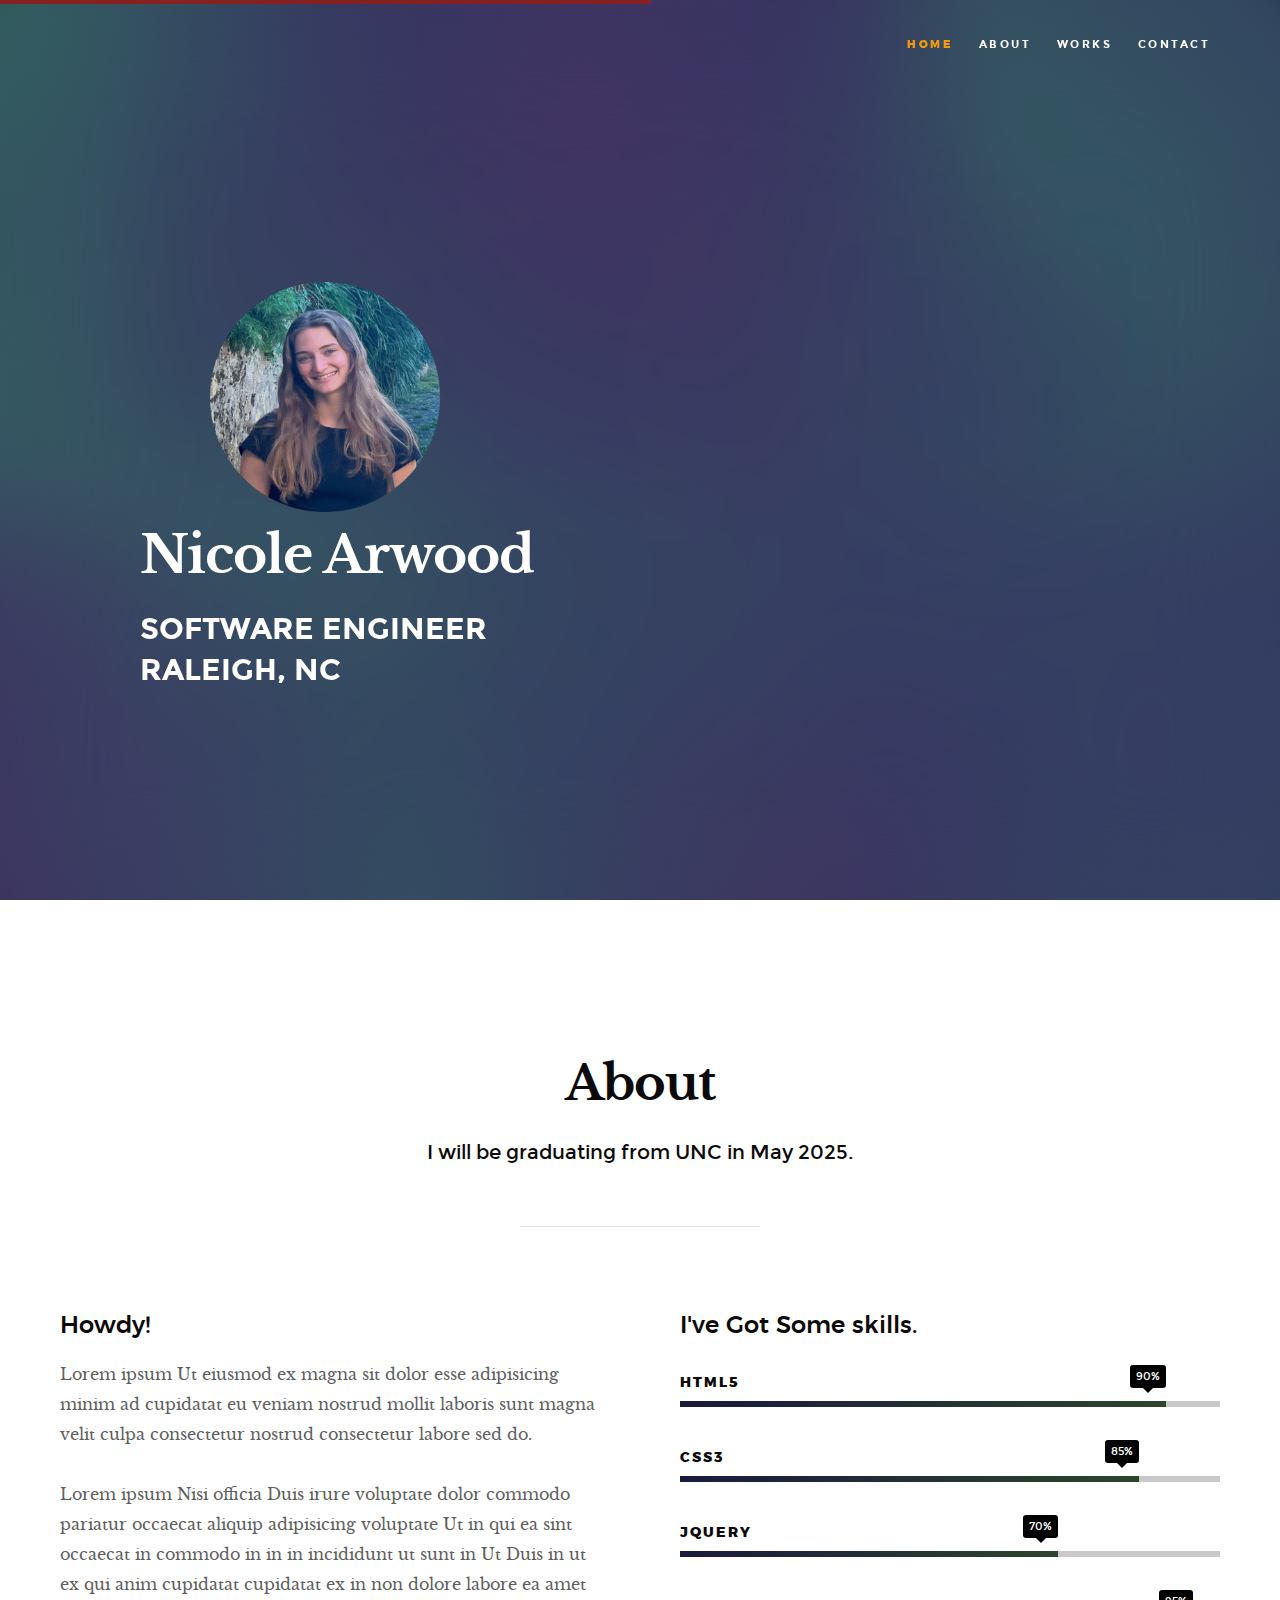
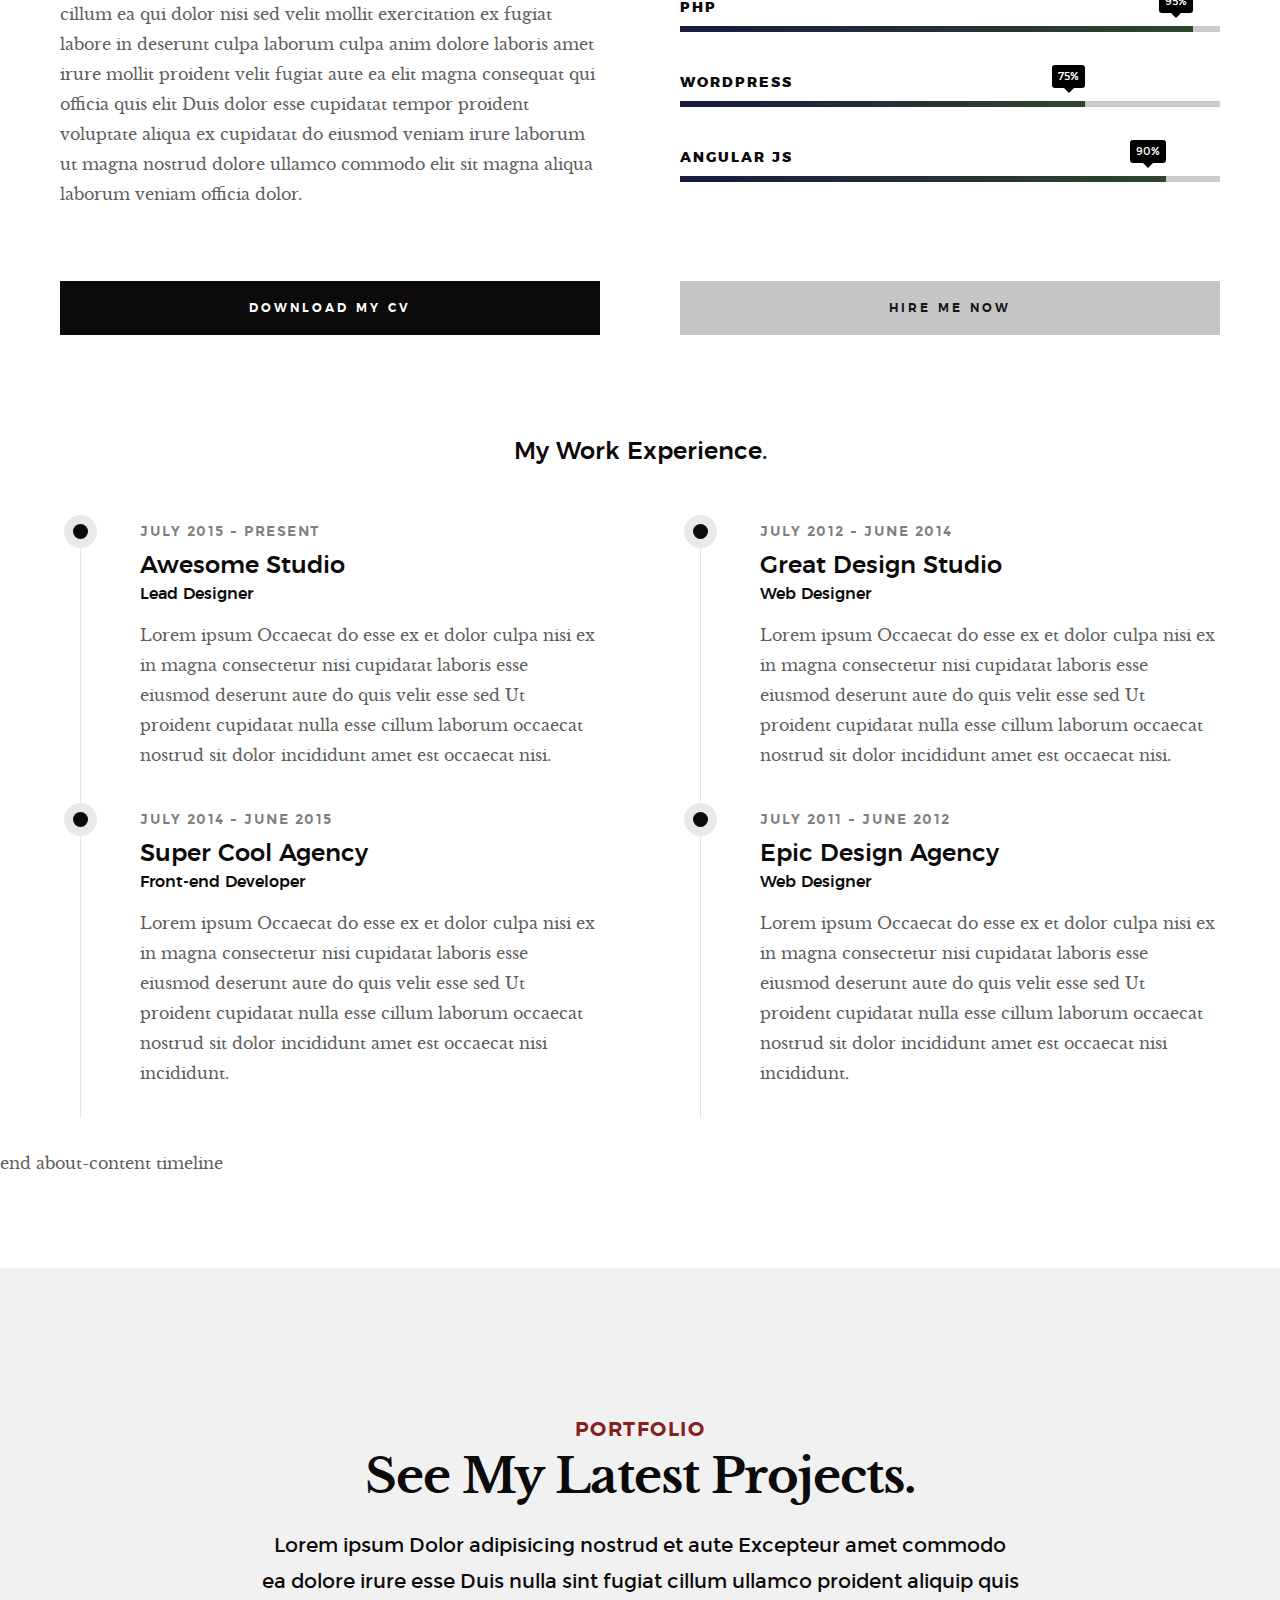
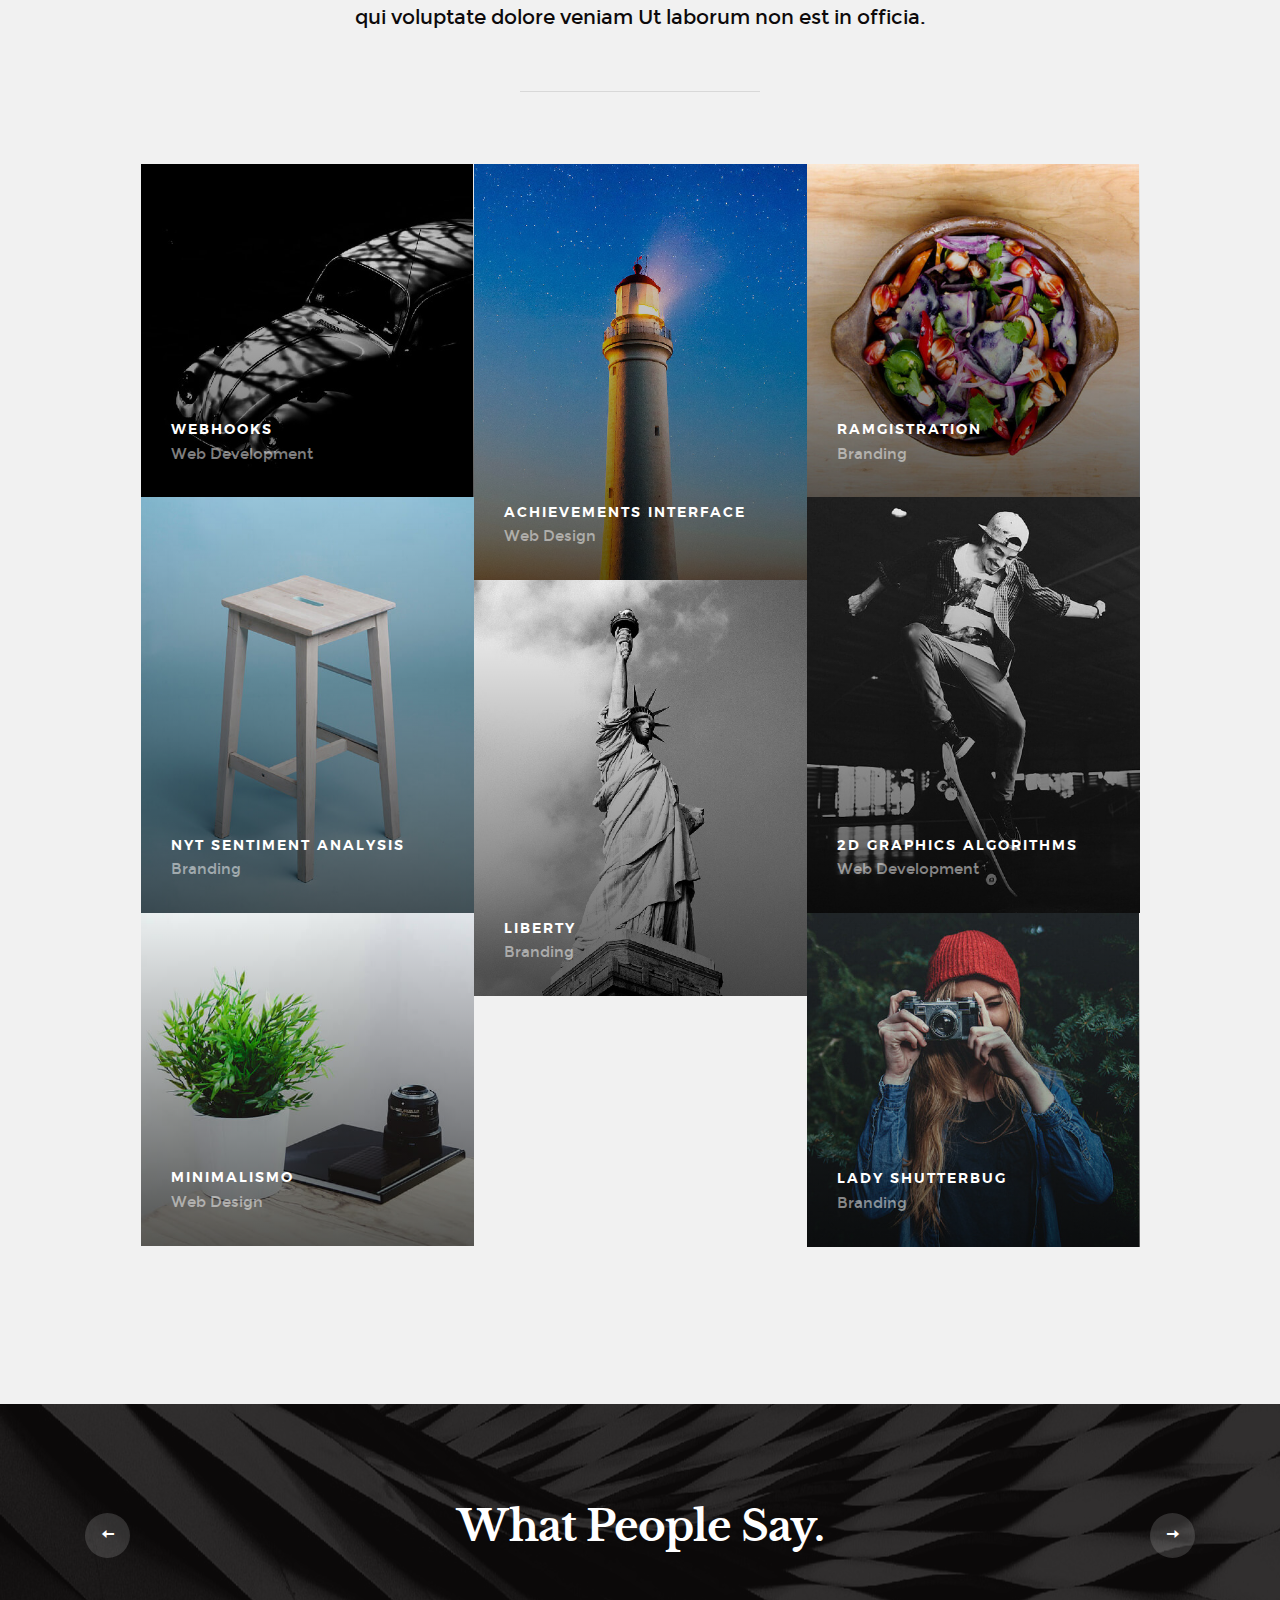
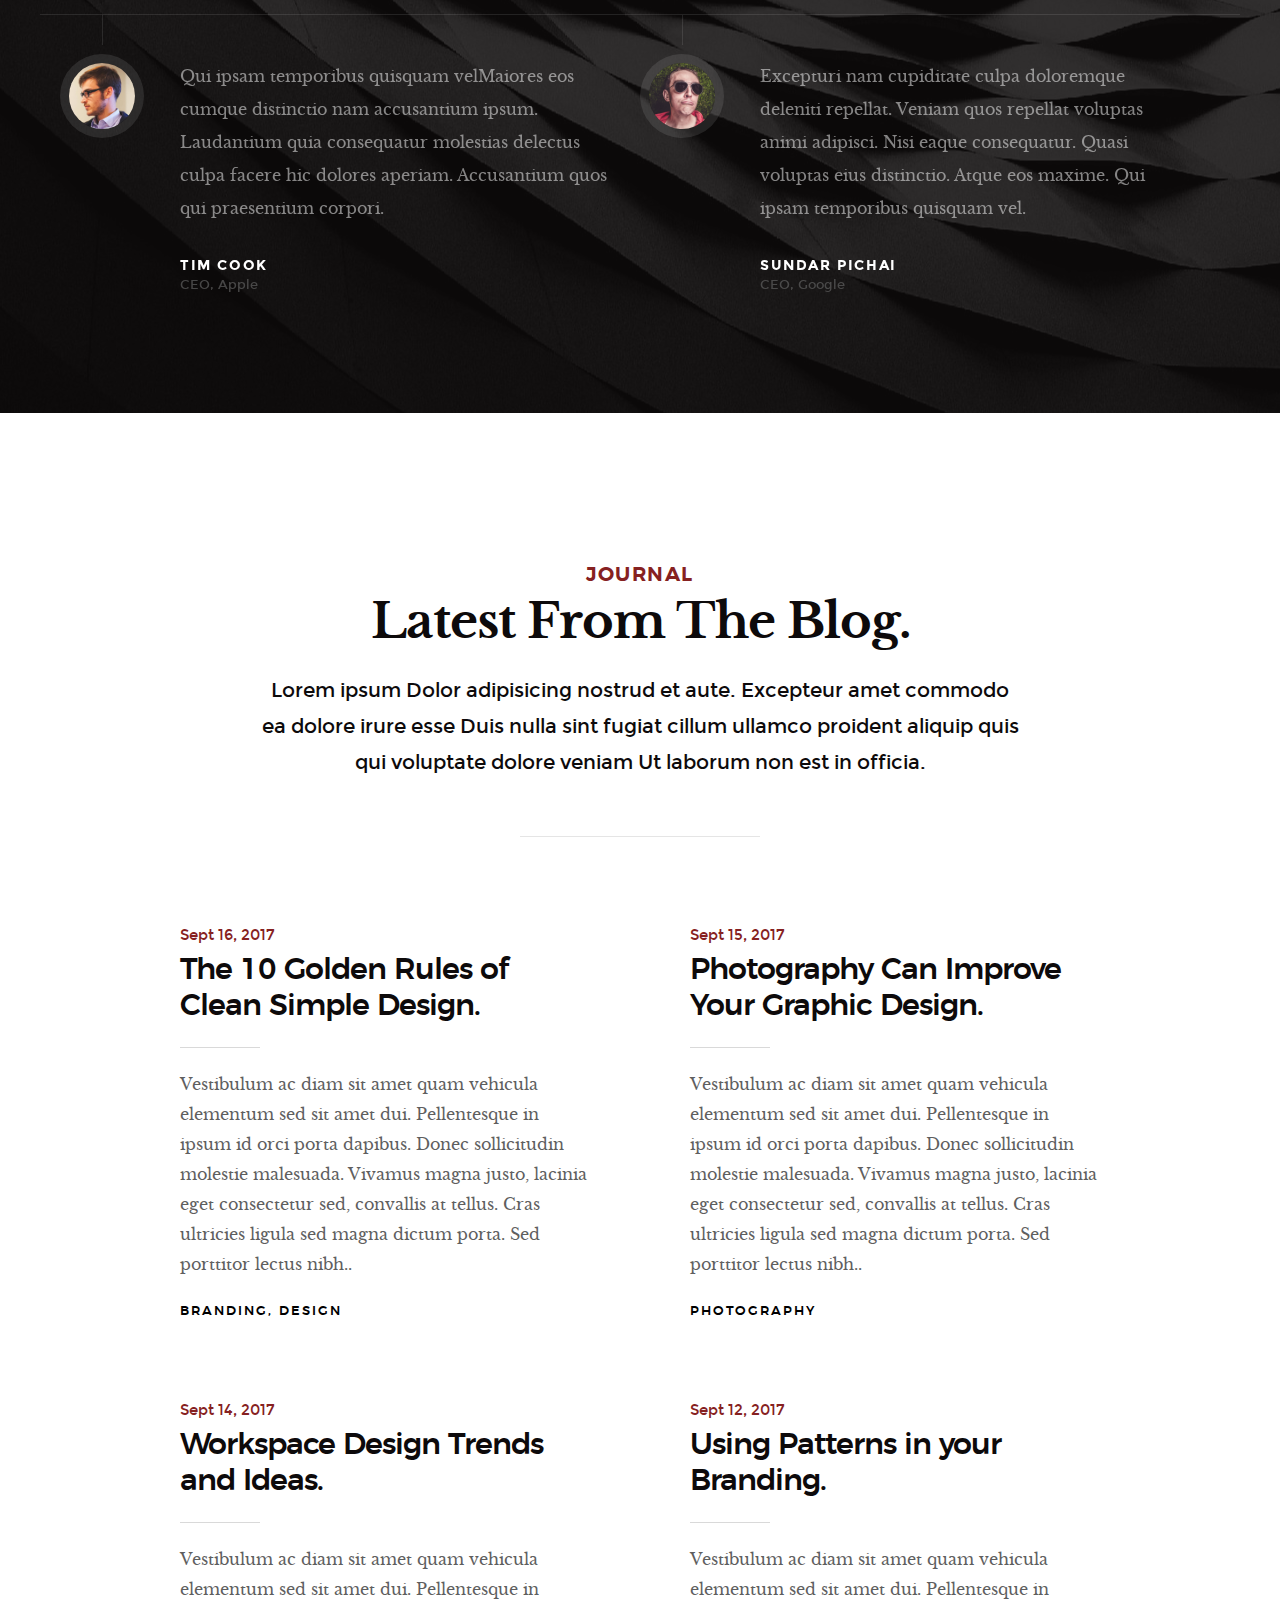
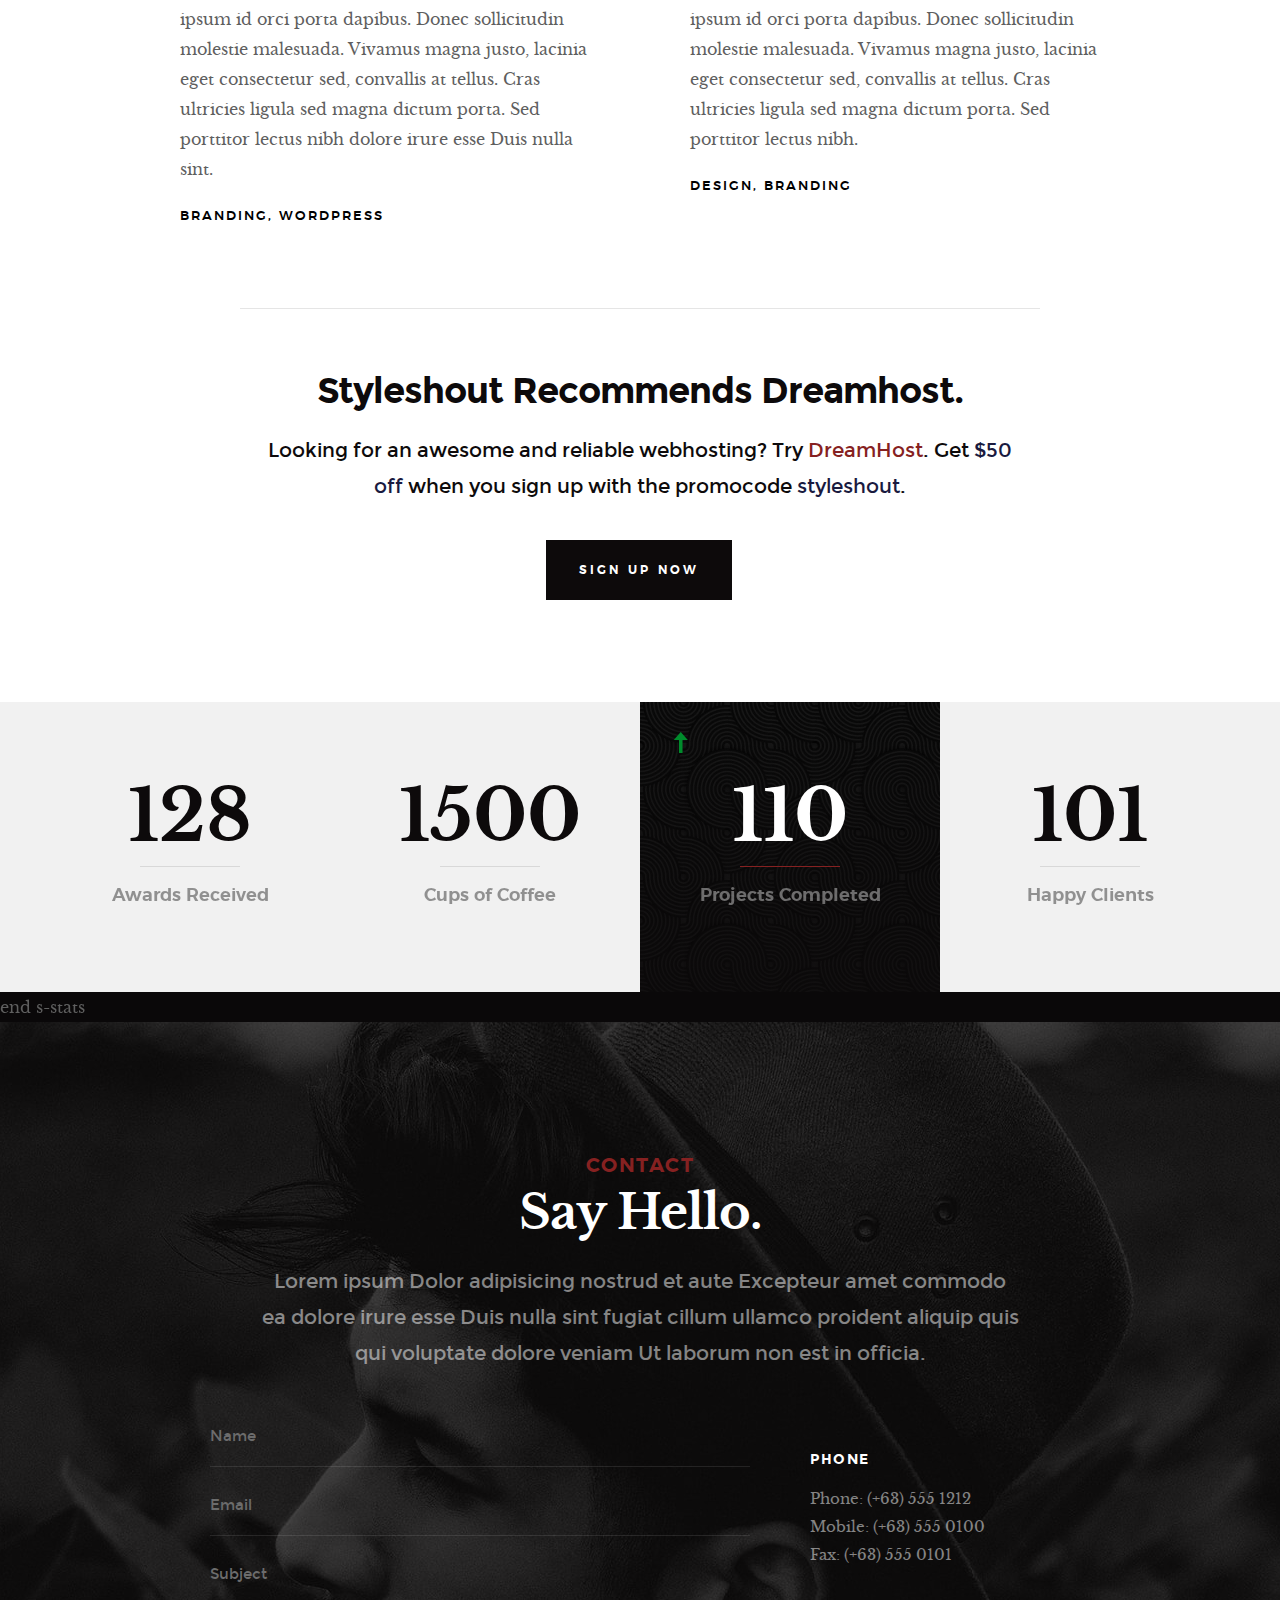
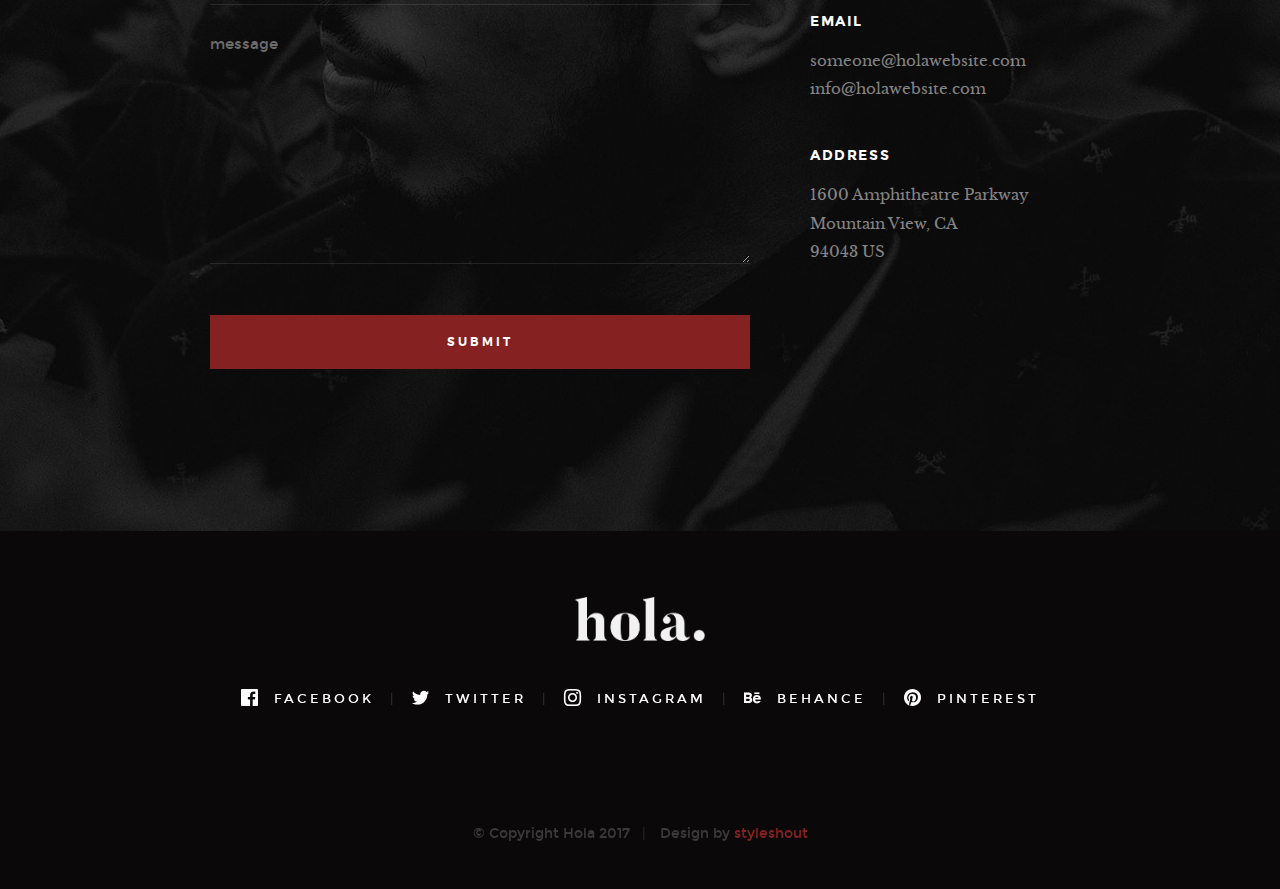
==== commit 820d4b80: "updates" ====
--- a/index.html
+++ b/index.html
@@ -10,7 +10,7 @@
     <!--- basic page needs
     ================================================== -->
     <meta charset="utf-8">
-    <title>Hola</title>
+    <title>Nicole Arwood</title>
     <meta name="description" content="">
     <meta name="author" content="">
 
@@ -38,20 +38,25 @@
 
 <body id="top">
 
+    <main>
+			
+        <div class="content content--canvas">
+            
+        </div>
+    </main>
+    <script src="backgrounds/js/noise.min.js"></script>
+    <script src="backgrounds/js/util.js"></script>
+    <script src="backgrounds/js/shift.js"></script>
+
     <!-- header
     ================================================== -->
     <header class="s-header">
-
-        <div class="header-logo">
-            <a class="site-logo" href="index.html"><img src="images/logo.png" alt="Homepage"></a>
-        </div>
 
         <nav class="header-nav-wrap">
             <ul class="header-nav">
                 <li class="current"><a class="smoothscroll"  href="#home" title="home">Home</a></li>
                 <li><a class="smoothscroll"  href="#about" title="about">About</a></li>
                 <li><a class="smoothscroll"  href="#works" title="works">Works</a></li>
-                <li><a class="smoothscroll"  href="#blog" title="blog">Blog</a></li>
                 <li><a class="smoothscroll"  href="#contact" title="contact">Contact</a></li>
             </ul>
         </nav>
@@ -63,43 +68,32 @@
 
    <!-- home
    ================================================== -->
-   <section id="home" class="s-home page-hero target-section" data-parallax="scroll" data-image-src="images/hero-bg.jpg" data-natural-width=3000 data-natural-height=2000 data-position-y=center>
-
-        <div class="overlay"></div>
-        <div class="shadow-overlay"></div>
+   <section id="home" class="s-home page-hero target-section" data-parallax="scroll" data-image-src="images/forest-path.jpg" data-natural-width=3000 data-natural-height=2000 data-position-y=center>
+
+        <!-- <div class="overlay"></div>
+        <div class="shadow-overlay"></div> -->
 
         <div class="home-content">
 
             <div class="row home-content__main">
 
-                <h3>Hello There</h3>
+                <img src="images/profile.png">
+
+                <!-- <h3>Hello!</h3> -->
 
                 <h1>
-                    I am Jonathan Doe. <br>
-                    I am a graphic & UI/UX <br>
-                    designer based in Somewhere.
+                    Nicole Arwood
                 </h1>
-
-                <div class="home-content__buttons">
-                    <a href="#works" class="smoothscroll btn btn--stroke">
-                        Latest Projects
-                    </a>
-                    <a href="#about" class="smoothscroll btn btn--stroke">
-                        More About Me
-                    </a>
-                </div>
-
-                <div class="home-content__scroll">
-                    <a href="#about" class="scroll-link smoothscroll">
-                        <span>Scroll Down</span>
-                    </a>
-                </div>
+                <h3>
+                    Software Engineer <br>
+                    Raleigh, NC
+                </h3>
 
             </div>
 
         </div> <!-- end home-content -->
 
-        <ul class="home-social">
+        <!-- <ul class="home-social">
             <li>
                 <a href="#"><i class="im im-facebook" aria-hidden="true"></i><span>Facebook</span></a>
             </li>
@@ -115,7 +109,7 @@
             <li>
                 <a href="#"><i class="im im-pinterest" aria-hidden="true"></i><span>Pinterest</span></a>
             </li>
-        </ul> 
+        </ul>  -->
         <!-- end home-social -->
 
     </section> <!-- end s-home -->
@@ -127,9 +121,8 @@
         
         <div class="row narrow section-intro has-bottom-sep">
             <div class="col-full text-center">
-                <h3>About</h3>
-                <h1>More About Me</h1>
-                <p class="lead">Lorem ipsum Dolor adipisicing nostrud et aute Excepteur amet commodo ea dolore irure esse Duis nulla sint fugiat cillum ullamco proident aliquip quis qui voluptate dolore veniam Ut laborum non est in officia.</p>
+                <h1>About</h1>
+                <p class="lead">I will be graduating from UNC in May 2025.</p>
             </div>
         </div>
 
@@ -255,7 +248,7 @@
                 </div> <!-- end timeline -->
             </div> <!-- end right -->
 
-        </div> <!-- end about-content timeline -->
+        </div> end about-content timeline
 
     </section> <!-- end about -->
     
@@ -289,7 +282,7 @@
 
                         <div class="item-folio__text">
                             <h3 class="item-folio__title">
-                                The Beetle
+                                Webhooks
                             </h3>
                             <p class="item-folio__cat">
                                 Web Development
@@ -320,7 +313,7 @@
 
                         <div class="item-folio__text">
                             <h3 class="item-folio__title">
-                                Lighthouse
+                                Achievements Interface
                             </h3>
                             <p class="item-folio__cat">
                                 Web Design
@@ -351,7 +344,7 @@
 
                         <div class="item-folio__text">
                             <h3 class="item-folio__title">
-                                Salad
+                                Ramgistration
                             </h3>
                             <p class="item-folio__cat">
                                 Branding
@@ -382,7 +375,7 @@
 
                         <div class="item-folio__text">
                             <h3 class="item-folio__title">
-                                Woodcraft
+                                NYT Sentiment Analysis
                             </h3>
                             <p class="item-folio__cat">
                                 Branding
@@ -413,7 +406,7 @@
 
                         <div class="item-folio__text">
                             <h3 class="item-folio__title">
-                                Skaterboy
+                                2D Graphics Algorithms
                             </h3>
                             <p class="item-folio__cat">
                                 Web Development
@@ -733,7 +726,7 @@
             </div>
 
         </div>
-    </section> <!-- end s-stats -->
+    </section> end s-stats
 
 
     <!-- s-stats
--- a/css/main.css
+++ b/css/main.css
@@ -93,6 +93,7 @@
 }
 
 
+
 /* ------------------------------------------------------------------- 
  * ## links - (_document-setup.scss) 
  * ------------------------------------------------------------------- */
@@ -1660,7 +1661,7 @@
 
 .header-nav li.current a {
     font-family: "montserrat-extrabold", sans-serif;
-    color: #af2b2b;
+    color: #F19A0F;
 }
 
 
@@ -1774,27 +1775,29 @@
 
 .home-content h3 {
     font-family: "montserrat-bold", sans-serif;
-    font-size: 1.8rem;
-    color: #862121;
+    font-size: 3rem;
+    color: #ffffff;
     text-transform: uppercase;
-    letter-spacing: .5rem;
+    line-height: 1.35;
+    margin-top: 0;
+    /* letter-spacing: .5rem;
     position: relative;
     padding-left: 80px;
     margin-left: -30px;
-    margin-bottom: .6rem;
-}
-
-.home-content h3::before {
+    margin-bottom: .6rem; */
+}
+
+/* .home-content h3::before {
     display: block;
     content: "";
     width: 60px;
     height: 2px;
-    background-color: #862121;
+    background-color: #ffffff;
     margin-top: -1.5px;
     position: absolute;
     left: 0;
     top: 50%;
-}
+} */
 
 .home-content h1 {
     font-family: "librebaskerville-bold", serif;
@@ -1802,6 +1805,12 @@
     font-size: 6rem;
     line-height: 1.35;
     margin-top: 0;
+}
+
+.home-content img {
+    height: 230px;
+    width: 230px;
+    margin-left: 70px;
 }
 
 .home-content__main {
@@ -1852,8 +1861,8 @@
 }
 
 .home-content__scroll a::after {
-    border-bottom: 2px solid #922424;
-    border-right: 2px solid #922424;
+    border-bottom: 2px solid #F19A0F;
+    border-right: 2px solid #F19A0F;
     content: '';
     display: block;
     height: 8px;
@@ -1872,6 +1881,7 @@
     -webkit-transition: all 0.15s ease-in-out;
     transition: all 0.15s ease-in-out;
 }
+
 
 
 /* ------------------------------------------------------------------- 
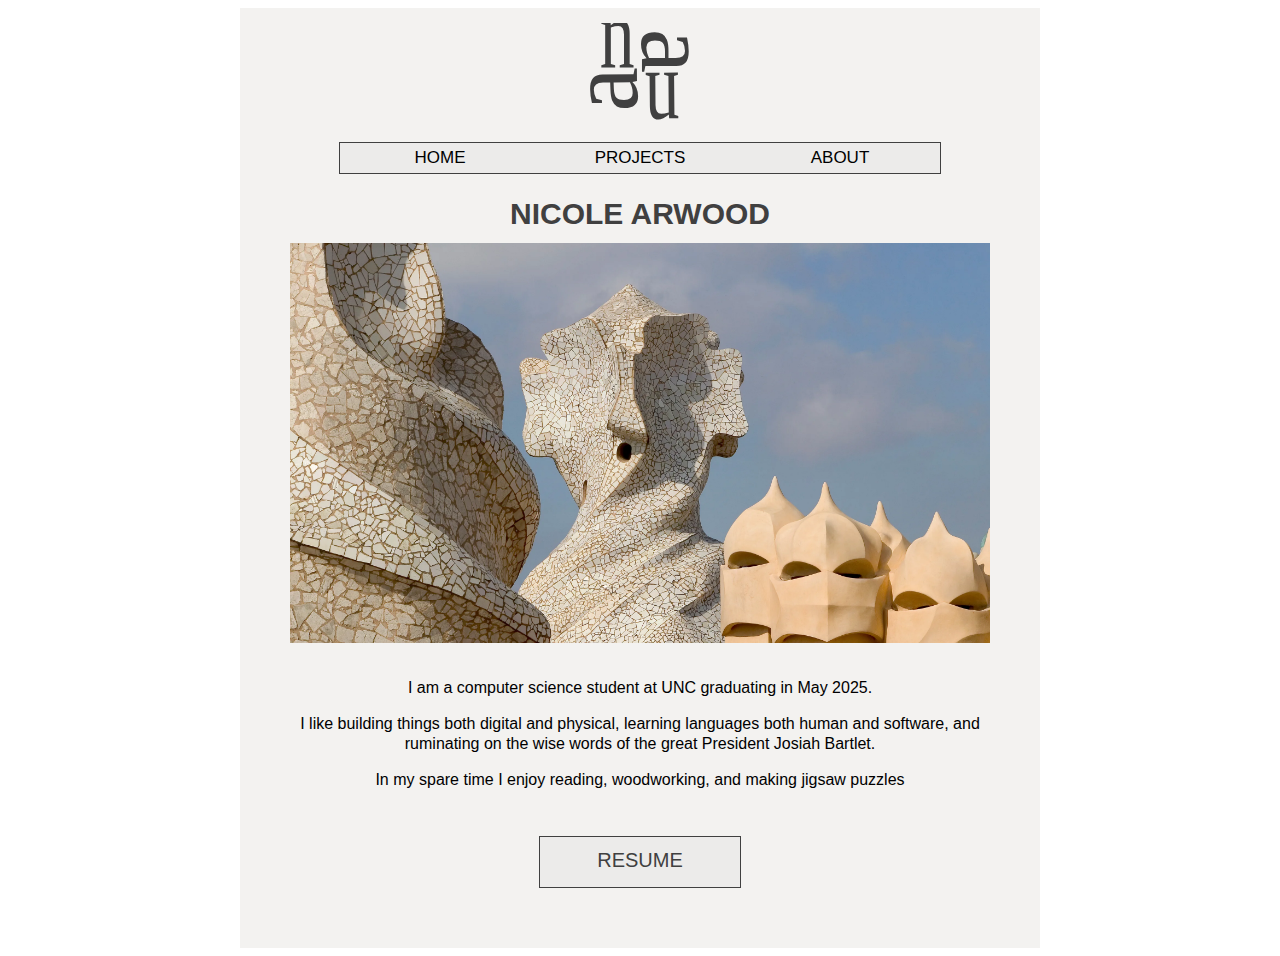
==== commit 9a29ad0f: "basic outline of site done: need to fill in details and fiddle with layout" ====
--- a/index.html
+++ b/index.html
@@ -1,921 +1,42 @@
 <!DOCTYPE html>
-<!--[if lt IE 9 ]><html class="no-js oldie" lang="en"> <![endif]-->
-<!--[if IE 9 ]><html class="no-js oldie ie9" lang="en"> <![endif]-->
-<!--[if (gte IE 9)|!(IE)]><!-->
-<html class="no-js" lang="en">
-<!--<![endif]-->
+<html>
+    <head>
+        <link rel="stylesheet" href="style.css">
+        <link rel="icon" href="img/logo-circle.svg" type="image/x-icon">
+        <title>Nicole Arwood</title>
+    </head>
+    <body>
+        <div id="wrapper">
+            <img id="logo" src="img/logo.svg">
+            <br>
+            <ul>
+                <li>
+                    <a href="index.html">HOME</a>
+                </li>
+                <li>
+                    <a href="projects.html">PROJECTS</a>
+                </li>
+                <li>
+                    <a href="projects.html">ABOUT</a>
+                </li>
+            </ul>
 
-<head>
+            <div class="text-wrapper">
+                <h1>NICOLE ARWOOD</h1>
+            </div>
+            
+            <img id="photo" src="img/pedrera.webp">
 
-    <!--- basic page needs
-    ================================================== -->
-    <meta charset="utf-8">
-    <title>Nicole Arwood</title>
-    <meta name="description" content="">
-    <meta name="author" content="">
-
-    <!-- mobile specific metas
-    ================================================== -->
-    <meta name="viewport" content="width=device-width, initial-scale=1">
-
-    <!-- CSS
-    ================================================== -->
-    <link rel="stylesheet" href="css/base.css">
-    <link rel="stylesheet" href="css/vendor.css">
-    <link rel="stylesheet" href="css/main.css">
-
-    <!-- script
-    ================================================== -->
-    <script src="js/modernizr.js"></script>
-    <script src="js/pace.min.js"></script>
-
-    <!-- favicons
-    ================================================== -->
-    <link rel="shortcut icon" href="favicon.ico" type="image/x-icon">
-    <link rel="icon" href="favicon.ico" type="image/x-icon">
-
-</head>
-
-<body id="top">
-
-    <main>
-			
-        <div class="content content--canvas">
-            
-        </div>
-    </main>
-    <script src="backgrounds/js/noise.min.js"></script>
-    <script src="backgrounds/js/util.js"></script>
-    <script src="backgrounds/js/shift.js"></script>
-
-    <!-- header
-    ================================================== -->
-    <header class="s-header">
-
-        <nav class="header-nav-wrap">
-            <ul class="header-nav">
-                <li class="current"><a class="smoothscroll"  href="#home" title="home">Home</a></li>
-                <li><a class="smoothscroll"  href="#about" title="about">About</a></li>
-                <li><a class="smoothscroll"  href="#works" title="works">Works</a></li>
-                <li><a class="smoothscroll"  href="#contact" title="contact">Contact</a></li>
-            </ul>
-        </nav>
-
-        <a class="header-menu-toggle" href="#0"><span>Menu</span></a>
-
-    </header> <!-- end s-header -->
-
-
-   <!-- home
-   ================================================== -->
-   <section id="home" class="s-home page-hero target-section" data-parallax="scroll" data-image-src="images/forest-path.jpg" data-natural-width=3000 data-natural-height=2000 data-position-y=center>
-
-        <!-- <div class="overlay"></div>
-        <div class="shadow-overlay"></div> -->
-
-        <div class="home-content">
-
-            <div class="row home-content__main">
-
-                <img src="images/profile.png">
-
-                <!-- <h3>Hello!</h3> -->
-
-                <h1>
-                    Nicole Arwood
-                </h1>
-                <h3>
-                    Software Engineer <br>
-                    Raleigh, NC
-                </h3>
-
+            <div class="text-wrapper">
+                <p>I am a computer science student at UNC graduating in May 2025.</p>
+                <p>I like building things both digital and physical, learning languages both human and software, and ruminating on the wise words of the great President Josiah Bartlet.</p>
+                <p>In my spare time I enjoy reading, woodworking, and making jigsaw puzzles</p>
             </div>
 
-        </div> <!-- end home-content -->
-
-        <!-- <ul class="home-social">
-            <li>
-                <a href="#"><i class="im im-facebook" aria-hidden="true"></i><span>Facebook</span></a>
-            </li>
-            <li>
-                <a href="#"><i class="im im-twitter" aria-hidden="true"></i><span>Twiiter</span></a>
-            </li>
-            <li>
-                <a href="#"><i class="im im-instagram" aria-hidden="true"></i><span>Instagram</span></a>
-            </li>
-            <li>
-                <a href="#"><i class="im im-behance" aria-hidden="true"></i><span>Behance</span></a>
-            </li>
-            <li>
-                <a href="#"><i class="im im-pinterest" aria-hidden="true"></i><span>Pinterest</span></a>
-            </li>
-        </ul>  -->
-        <!-- end home-social -->
-
-    </section> <!-- end s-home -->
-
-
-    <!-- about
-    ================================================== -->
-    <section id="about" class="s-about target-section">
-        
-        <div class="row narrow section-intro has-bottom-sep">
-            <div class="col-full text-center">
-                <h1>About</h1>
-                <p class="lead">I will be graduating from UNC in May 2025.</p>
+            <div id="resume">
+                <a href="Nicole_Arwood_Resume.pdf" target="blank">RESUME</a>
             </div>
-        </div>
-
-        <div class="row about-content">
-
-            <div class="col-six tab-full left">
-                <h3>Howdy!</h3>
-
-                <p>Lorem ipsum Ut eiusmod ex magna sit dolor esse adipisicing minim ad cupidatat eu veniam nostrud mollit laboris sunt magna velit culpa consectetur nostrud consectetur labore sed do.</p>
-
-                <p>
-                Lorem ipsum Nisi officia Duis irure voluptate dolor commodo pariatur occaecat aliquip adipisicing voluptate Ut in qui ea sint occaecat in commodo in in in incididunt ut sunt in Ut Duis in ut ex qui anim cupidatat cupidatat ex in non dolore labore ea amet cillum ea qui dolor nisi sed velit mollit exercitation ex fugiat labore in deserunt culpa laborum culpa anim dolore laboris amet irure mollit proident velit fugiat aute ea elit magna consequat qui officia quis elit Duis dolor esse cupidatat tempor proident voluptate aliqua ex cupidatat do eiusmod veniam irure laborum ut magna nostrud dolore ullamco commodo elit sit magna aliqua laborum veniam officia dolor.	
-                </p>
-            </div>
-
-            <div class="col-six tab-full right">
-                <h3>I've Got Some skills.</h3>
-
-                <ul class="skill-bars">
-                    <li>
-                    <div class="progress percent90"><span>90%</span></div>
-                    <strong>HTML5</strong>
-                    </li>
-                    <li>
-                    <div class="progress percent85"><span>85%</span></div>
-                    <strong>CSS3</strong>
-                    </li>
-                    <li>
-                    <div class="progress percent70"><span>70%</span></div>
-                    <strong>JQuery</strong>
-                    </li>
-                    <li>
-                    <div class="progress percent95"><span>95%</span></div>
-                    <strong>PHP</strong>
-                    </li>
-                    <li>
-                    <div class="progress percent75"><span>75%</span></div>
-                    <strong>Wordpress</strong>
-                    </li>   
-                    <li>
-                    <div class="progress percent90"><span>90%</span></div>
-                    <strong>Angular JS</strong>
-                    </li>   
-                </ul>
-            </div>
-
-        </div> <!-- end about-content -->
-
-        <div class="row about-content about-content--buttons">
-
-            <div class="col-six tab-full left">
-                <a href="#0" class="btn btn--primary full-width">Download My CV</a>
-            </div>
-            <div class="col-six tab-full right">
-                <a href="#0" class="btn full-width">Hire Me Now</a>
-            </div>
-
-        </div> <!-- end about-content buttons -->
-
-        <div class="row about-content about-content--timeline">
-
-            <div class="col-full text-center">
-                <h3>My Work Experience.</h3>
-            </div>
-
-            <div class="col-six tab-full left">
-                <div class="timeline">
-
-                    <div class="timeline__block">
-                        <div class="timeline__bullet"></div>
-                        <div class="timeline__header">
-                            <p class="timeline__timeframe">July 2015 - Present</p>
-                            <h3>Awesome Studio</h3>
-                            <h5>Lead Designer</h5>
-                        </div>
-                        <div class="timeline__desc">
-                            <p>Lorem ipsum Occaecat do esse ex et dolor culpa nisi ex in magna consectetur nisi cupidatat laboris esse eiusmod deserunt aute do quis velit esse sed Ut proident cupidatat nulla esse cillum laborum occaecat nostrud sit dolor incididunt amet est occaecat nisi.</p>
-                        </div>
-                    </div> <!-- end timeline__block -->
-
-                    <div class="timeline__block">
-                        <div class="timeline__bullet"></div>
-                        <div class="timeline__header">
-                            <p class="timeline__timeframe">July 2014 - June 2015</p>
-                            <h3>Super Cool Agency</h3>
-                            <h5>Front-end Developer</h5>
-                        </div>
-                        <div class="timeline__desc">	
-                            <p>Lorem ipsum Occaecat do esse ex et dolor culpa nisi ex in magna consectetur nisi cupidatat laboris esse eiusmod deserunt aute do quis velit esse sed Ut proident cupidatat nulla esse cillum laborum occaecat nostrud sit dolor incididunt amet est occaecat nisi incididunt.</p>
-                        </div>
-                    </div> <!-- end timeline__block -->
-
-                </div> <!-- end timeline -->
-            </div> <!-- end left -->
-
-            <div class="col-six tab-full right">
-                <div class="timeline">
-
-                    <div class="timeline__block">
-                        <div class="timeline__bullet"></div>
-                        <div class="timeline__header">
-                            <p class="timeline__timeframe">July 2012 - June 2014</p>
-                            <h3>Great Design Studio</h3>
-                            <h5>Web Designer</h5>
-                        </div>
-                        <div class="timeline__desc">
-                            <p>Lorem ipsum Occaecat do esse ex et dolor culpa nisi ex in magna consectetur nisi cupidatat laboris esse eiusmod deserunt aute do quis velit esse sed Ut proident cupidatat nulla esse cillum laborum occaecat nostrud sit dolor incididunt amet est occaecat nisi.</p>
-                        </div>
-                    </div> <!-- end timeline__block -->
-
-                    <div class="timeline__block">
-                        <div class="timeline__bullet"></div>
-                        <div class="timeline__header">
-                            <p class="timeline__timeframe">July 2011 - June 2012</p>
-                            <h3>Epic Design Agency</h3>
-                            <h5>Web Designer</h5>
-                        </div>
-                        <div class="timeline__desc">
-                            <p>Lorem ipsum Occaecat do esse ex et dolor culpa nisi ex in magna consectetur nisi cupidatat laboris esse eiusmod deserunt aute do quis velit esse sed Ut proident cupidatat nulla esse cillum laborum occaecat nostrud sit dolor incididunt amet est occaecat nisi incididunt.</p>
-                        </div>
-                    </div> <!-- end timeline__block -->
-
-                </div> <!-- end timeline -->
-            </div> <!-- end right -->
-
-        </div> end about-content timeline
-
-    </section> <!-- end about -->
-    
-
-    <!-- works
-    ================================================== -->
-    <section id="works" class="s-works target-section">
-
-        <div class="row narrow section-intro has-bottom-sep">
-            <div class="col-full">
-                <h3>Portfolio</h3>
-                <h1>See My Latest Projects.</h1>
-                
-                <p class="lead">Lorem ipsum Dolor adipisicing nostrud et aute Excepteur amet commodo ea dolore irure esse Duis nulla sint fugiat cillum ullamco proident aliquip quis qui voluptate dolore veniam Ut laborum non est in officia.</p>
-            </div>
-        </div>
-
-        <div class="row masonry-wrap">
-            <div class="masonry">
-
-                <div class="masonry__brick">
-                    <div class="item-folio">
-
-                        <div class="item-folio__thumb">
-                            <a href="images/portfolio/gallery/g-beetle.jpg" class="thumb-link" title="The Beetle Car" data-size="1050x700">
-                                <img src="images/portfolio/beetle.jpg" 
-                                     srcset="images/portfolio/beetle.jpg 1x, images/portfolio/beetle@2x.jpg 2x" alt="">
-                                <span class="shadow-overlay"></span>
-                            </a>
-                        </div>
-
-                        <div class="item-folio__text">
-                            <h3 class="item-folio__title">
-                                Webhooks
-                            </h3>
-                            <p class="item-folio__cat">
-                                Web Development
-                            </p>
-                        </div>
-
-                        <a href="https://www.behance.net/" class="item-folio__project-link" title="Project link">
-                            <i class="im im-link"></i>
-                        </a>
-
-                        <div class="item-folio__caption">
-                            <p>Vero molestiae sed aut natus excepturi. Et tempora numquam. Temporibus iusto quo.Unde dolorem corrupti neque nisi.</p>
-                        </div>
-
-                    </div> <!-- end item-folio -->
-                </div> <!-- end masonry__brick -->
-
-                <div class="masonry__brick">
-                    <div class="item-folio">
-
-                        <div class="item-folio__thumb">
-                            <a href="images/portfolio/gallery/g-lighthouse.jpg" class="thumb-link" title="Lighthouse" data-size="1050x700">
-                                <img src="images/portfolio/lighthouse.jpg" 
-                                     srcset="images/portfolio/lighthouse.jpg 1x, images/portfolio/lighthouse@2x.jpg 2x" alt="">
-                                <span class="shadow-overlay"></span>
-                            </a>
-                        </div>
-
-                        <div class="item-folio__text">
-                            <h3 class="item-folio__title">
-                                Achievements Interface
-                            </h3>
-                            <p class="item-folio__cat">
-                                Web Design
-                            </p>
-                        </div>
-
-                        <a href="https://www.behance.net/" class="item-folio__project-link" title="Project link">
-                            <i class="im im-link"></i>
-                        </a>
-
-                        <div class="item-folio__caption">
-                            <p>Vero molestiae sed aut natus excepturi. Et tempora numquam. Temporibus iusto quo.Unde dolorem corrupti neque nisi.</p>
-                        </div>
-
-                    </div> <!-- end item-folio -->
-                </div> <!-- end masonry__brick -->
-
-                <div class="masonry__brick">
-                    <div class="item-folio">
-
-                        <div class="item-folio__thumb">
-                            <a href="images/portfolio/gallery/g-salad.jpg" class="thumb-link" data-size="1050x700">
-                                <img src="images/portfolio/salad.jpg" 
-                                     srcset="images/portfolio/salad.jpg 1x, images/portfolio/salad@2x.jpg 2x" alt="">
-                                <span class="shadow-overlay"></span>
-                            </a>
-                        </div>
-
-                        <div class="item-folio__text">
-                            <h3 class="item-folio__title">
-                                Ramgistration
-                            </h3>
-                            <p class="item-folio__cat">
-                                Branding
-                            </p>
-                        </div>
-
-                        <a href="https://www.behance.net/" class="item-folio__project-link" title="Project link">
-                            <i class="im im-link"></i>
-                        </a>
-
-                        <span class="item-folio__caption">
-                            <p>Vero molestiae sed aut natus excepturi. Et tempora numquam. Temporibus iusto quo.Unde dolorem corrupti neque nisi.</p>
-                        </span>
-
-                    </div> <!-- end item-folio -->
-                </div> <!-- end masonry__brick -->
-
-                <div class="masonry__brick">
-                    <div class="item-folio">
-
-                        <div class="item-folio__thumb">
-                            <a href="images/portfolio/gallery/g-woodcraft.jpg" class="thumb-link" data-size="1050x700">
-                                <img src="images/portfolio/woodcraft.jpg"
-                                     srcset="images/portfolio/woodcraft.jpg 1x, images/portfolio/woodcraft@2x.jpg 2x" alt="">
-                                <span class="shadow-overlay"></span>
-                            </a>
-                        </div>
-
-                        <div class="item-folio__text">
-                            <h3 class="item-folio__title">
-                                NYT Sentiment Analysis
-                            </h3>
-                            <p class="item-folio__cat">
-                                Branding
-                            </p>
-                        </div>
-
-                        <a href="https://www.behance.net/" class="item-folio__project-link" title="Project link">
-                            <i class="im im-link"></i>
-                        </a>
-
-                        <span class="item-folio__caption">
-                            <p>Vero molestiae sed aut natus excepturi. Et tempora numquam. Temporibus iusto quo.Unde dolorem corrupti neque nisi.</p>
-                        </span>
-
-                    </div> <!-- end item-folio -->
-                </div> <!-- end masonry__brick -->
-
-                <div class="masonry__brick">
-                    <div class="item-folio">
-
-                        <div class="item-folio__thumb">
-                            <a href="images/portfolio/gallery/g-skaterboy.jpg" class="thumb-link" data-size="1050x700">
-                                <img src="images/portfolio/skaterboy.jpg"
-                                     srcset="images/portfolio/skaterboy.jpg 1x, images/portfolio/skaterboy@2x.jpg 2x" alt="">
-                                <span class="shadow-overlay"></span>
-                            </a>
-                        </div>
-
-                        <div class="item-folio__text">
-                            <h3 class="item-folio__title">
-                                2D Graphics Algorithms
-                            </h3>
-                            <p class="item-folio__cat">
-                                Web Development
-                            </p>
-                        </div>
-
-                        <a href="https://www.behance.net/" class="item-folio__project-link" title="Project link">
-                            <i class="im im-link"></i>
-                        </a>
-
-                        <span class="item-folio__caption">
-                            <p>Vero molestiae sed aut natus excepturi. Et tempora numquam. Temporibus iusto quo.Unde dolorem corrupti neque nisi.</p>
-                        </span>
-
-                    </div> <!-- end item-folio -->
-                </div> <!-- end masonry__brick -->
-
-                <div class="masonry__brick">
-                    <div class="item-folio">
-
-                        <div class="item-folio__thumb">
-                            <a href="images/portfolio/gallery/g-liberty.jpg" class="thumb-link" data-size="1050x700">
-                                <img src="images/portfolio/liberty.jpg"
-                                     srcset="images/portfolio/liberty.jpg 1x, images/portfolio/liberty@2x.jpg 2x" alt="">
-                                <span class="shadow-overlay"></span>
-                            </a>
-                        </div>
-
-                        <div class="item-folio__text">
-                            <h3 class="item-folio__title">
-                                Liberty
-                            </h3>
-                            <p class="item-folio__cat">
-                                Branding
-                            </p>
-                        </div>
-
-                        <a href="https://www.behance.net/" class="item-folio__project-link" title="Project link">
-                            <i class="im im-link"></i>
-                        </a>
-
-                        <span class="item-folio__caption">
-                            <p>Vero molestiae sed aut natus excepturi. Et tempora numquam. Temporibus iusto quo.Unde dolorem corrupti neque nisi.</p>
-                        </span>
-
-                    </div> <!-- end item-folio -->
-                </div> <!-- end masonry__brick -->
-
-                <div class="masonry__brick">
-                    <div class="item-folio">
-
-                        <div class="item-folio__thumb">
-                            <a href="images/portfolio/gallery/g-minimalismo.jpg" class="thumb-link" data-size="1050x700">
-                                <img src="images/portfolio/minimalismo.jpg"
-                                     srcset="images/portfolio/minimalismo.jpg 1x, images/portfolio/minimalismo@2x.jpg 2x" alt="">
-                                <span class="shadow-overlay"></span>
-                            </a>
-                        </div>
-
-                        <div class="item-folio__text">
-                            <h3 class="item-folio__title">
-                                Minimalismo
-                            </h3>
-                            <p class="item-folio__cat">
-                                Web Design
-                            </p>
-                        </div>
-
-                        <a href="https://www.behance.net/" class="item-folio__project-link" title="Project link">
-                            <i class="im im-link"></i>
-                        </a>
-
-                        <span class="item-folio__caption">
-                            <p>Vero molestiae sed aut natus excepturi. Et tempora numquam. Temporibus iusto quo.Unde dolorem corrupti neque nisi.</p>
-                        </span>
-
-                    </div> <!-- end item-folio -->
-                </div> <!-- end masonry__brick -->
-
-                <div class="masonry__brick">
-                    <div class="item-folio">
-
-                        <div class="item-folio__thumb">
-                            <a href="images/portfolio/gallery/g-shutterbug.jpg" class="thumb-link" data-size="1050x700">
-                                <img src="images/portfolio/shutterbug.jpg"
-                                     srcset="images/portfolio/shutterbug.jpg 1x, images/portfolio/shutterbug@2x.jpg 2x" alt="">
-                                <span class="shadow-overlay"></span>
-                            </a>
-                        </div>
-
-                        <div class="item-folio__text">
-                            <h3 class="item-folio__title">
-                                Lady Shutterbug
-                            </h3>
-                            <p class="item-folio__cat">
-                                Branding
-                            </p>
-                        </div>
-
-                        <a href="https://www.behance.net/" class="item-folio__project-link" title="Project link">
-                            <i class="im im-link"></i>
-                        </a>
-
-                        <span class="item-folio__caption">
-                            <p>Vero molestiae sed aut natus excepturi. Et tempora numquam. Temporibus iusto quo.Unde dolorem corrupti neque nisi.</p>
-                        </span>
-
-                    </div> <!-- end item-folio -->
-                </div> <!-- end masonry__brick -->
-
-            </div>
-        </div> <!-- end masonry -->
-
-    </section> <!-- end works -->
-
-
-
-    <!-- testimonials
-    ================================================== -->
-    <div class="s-testimonials">
-
-        <div class="overlay"></div>
-
-        <div class="row testimonials-header">
-            <div class="col-full">
-                <h1 class="h02">What People Say.</h1>
-            </div>
-        </div>
-
-        <div class="row testimonials">
-
-            <div class="col-full testimonials__slider">
-
-                <div class="testimonials__slide">
-                    <img src="images/avatars/user-01.jpg" alt="Author image" class="testimonials__avatar">
-                    <p>Qui ipsam temporibus quisquam velMaiores eos cumque distinctio nam accusantium ipsum. 
-                    Laudantium quia consequatur molestias delectus culpa facere hic dolores aperiam. Accusantium quos qui praesentium corpori.</p>
-                    <div class="testimonials__author h06">
-                        Tim Cook
-                        <span>CEO, Apple</span>
-                    </div>
-                </div>
-
-                <div class="testimonials__slide">
-                    <img src="images/avatars/user-05.jpg" alt="Author image" class="testimonials__avatar">
-                    <p>Excepturi nam cupiditate culpa doloremque deleniti repellat. Veniam quos repellat voluptas animi adipisci.
-                    Nisi eaque consequatur. Quasi voluptas eius distinctio. Atque eos maxime. Qui ipsam temporibus quisquam vel.</p>
-                    <div class="testimonials__author h06">
-                        Sundar Pichai
-                        <span>CEO, Google</span>
-                    </div>
-                </div>
-
-                <div class="testimonials__slide">
-                    <img src="images/avatars/user-02.jpg" alt="Author image" class="testimonials__avatar">
-                    <p>Repellat dignissimos libero. Qui sed at corrupti expedita voluptas odit. Nihil ea quia nesciunt. Ducimus aut sed ipsam.  
-                    Autem eaque officia cum exercitationem sunt voluptatum accusamus. Quasi voluptas eius distinctio.</p>
-                    <div class="testimonials__author h06">
-                        Satya Nadella
-                        <span>CEO, Microsoft</span>
-                    </div>
-                </div>
-                
-            </div> <!-- end testimonials__slider -->
-
-        </div> <!-- end testimonials -->
-
-    </div> <!-- end s-testimonials -->
-
-
-    <!-- blog
-    ================================================== -->
-    <section id="blog" class="s-blog target-section">
-
-        <div class="row narrow section-intro has-bottom-sep">
-            <div class="col-full">
-                <h3>Journal</h3>
-                <h1>Latest From The Blog.</h1>
-                <p class="lead">Lorem ipsum Dolor adipisicing nostrud et aute. 
-                Excepteur amet commodo ea dolore irure esse Duis nulla sint fugiat cillum 
-                ullamco proident aliquip quis qui voluptate dolore veniam Ut laborum non est in officia.</p>
-            </div>
-        </div>
-
-        <div class="row blog-content">
-            <div class="col-full">
-
-                <div class="blog-list block-1-2 block-tab-full">
-                    <article class="col-block">
-                                
-                        <div class="blog-date">
-                            <a href="blog-single.html">Sept 16, 2017</a>
-                        </div>  
-                        
-                        <h2 class="h01"><a href="blog-single.html">The 10 Golden Rules of Clean Simple Design.</a></h2>
-                        <p>
-                        Vestibulum ac diam sit amet quam vehicula elementum sed sit amet dui. Pellentesque in ipsum id orci porta dapibus. Donec sollicitudin molestie malesuada. Vivamus magna justo, lacinia eget consectetur sed, convallis at tellus. Cras ultricies ligula sed magna dictum porta. Sed porttitor lectus nibh..
-                        </p>
-
-                        <div class="blog-cat">
-                                <a href="blog.html">Branding</a><a href="blog.html">Design</a>
-                        </div>
-
-                        
-                    </article>
-                    <article class="col-block">
-                                
-                        <div class="blog-date">
-                            <a href="blog-single.html">Sept 15, 2017</a>
-                        </div>  
-                        
-                        <h2 class="h01"><a href="blog-single.html">Photography Can Improve Your Graphic Design.</a></h2>
-                        <p>
-                        Vestibulum ac diam sit amet quam vehicula elementum sed sit amet dui. Pellentesque in ipsum id orci porta dapibus. Donec sollicitudin molestie malesuada. Vivamus magna justo, lacinia eget consectetur sed, convallis at tellus. Cras ultricies ligula sed magna dictum porta. Sed porttitor lectus nibh..
-                        </p>
-
-                        <div class="blog-cat">
-                            <a href="blog.html">Photography</a>
-                        </div>
-
-                        
-                    </article>
-                    <article class="col-block">
-                        
-                        <div class="blog-date">
-                            <a href="blog-single.html">Sept 14, 2017</a>
-                        </div>
-
-                        <h2 class="h01"><a href="blog-single.html">Workspace Design Trends and Ideas.</a></h2>
-                        <p>
-                        Vestibulum ac diam sit amet quam vehicula elementum sed sit amet dui. Pellentesque in ipsum id orci porta dapibus. Donec sollicitudin molestie malesuada. Vivamus magna justo, lacinia eget consectetur sed, convallis at tellus. Cras ultricies ligula sed magna dictum porta. Sed porttitor lectus nibh dolore irure esse Duis nulla sint.
-                        </p>
-
-                        <div class="blog-cat">
-                            <a href="blog.html">Branding</a><a href="blog.html">Wordpress</a>
-                        </div>
-                    </article>
-                    <article class="col-block">
-                        
-                        <div class="blog-date">
-                            <a href="blog-single.html">Sept 12, 2017</a>
-                        </div>    
-                        <h2 class="h01"><a href="blog-single.html">Using Patterns in your Branding.</a></h2>
-                        <p>
-                        Vestibulum ac diam sit amet quam vehicula elementum sed sit amet dui. Pellentesque in ipsum id orci porta dapibus. Donec sollicitudin molestie malesuada. Vivamus magna justo, lacinia eget consectetur sed, convallis at tellus. Cras ultricies ligula sed magna dictum porta. Sed porttitor lectus nibh.
-                        </p>
-
-                        <div class="blog-cat">
-                            <a href="blog.html">Design</a><a href="blog.html">Branding</a>
-                        </div>
-                    </article>
-                </div> <!-- end blog-list -->
-
-            </div> <!-- end col-full -->
-        </div> <!-- end blog-content -->
-
-    </section> <!-- end s-blog -->
-
-
-    <!-- s-cta
-    ================================================== -->
-    <section class="s-cta">
-        
-        <div class="row narrow cta">
-
-            <div class="col-full cta__content">
-
-                <h2 class="h01"><a href="http://www.dreamhost.com/r.cgi?287326|STYLESHOUT">Styleshout Recommends Dreamhost.</a></h2>
-
-                <p class="lead">
-                Looking for an awesome and reliable webhosting? Try <a href="http://www.dreamhost.com/r.cgi?287326|STYLESHOUT">DreamHost</a>.
-                Get <span>$50 off</span> when you sign up with the promocode <span>styleshout</span>.
-                </p>
-
-                <div class="cta__action">
-                    <a class="btn btn--primary btn--large" href="http://www.dreamhost.com/r.cgi?287326|STYLESHOUT">Sign Up Now</a>
-                </div>	
-
-            </div>
-
-        </div> <!-- end cta -->
-        
-    </section>
-
-
-    <!-- s-stats
-    ================================================== -->
-    <section id="stats" class="s-stats">
-        <div class="row block-1-4 block-tab-1-2 block-mob-full stats">
-
-            <div class="col-block stats__col ">
-                <div class="stats__count">
-                    128
-                </div>
-                <h4>Awards Received</h4>
-            </div>
-            <div class="col-block stats__col">
-                <div class="stats__count">
-                    1500
-                </div>
-                <h4>Cups of Coffee</h4>
-            </div>
-            <div class="col-block stats__col stats__col--highlight">
-                <div class="stats__upsign">
-                    <a href="#"><i class="im im-arrow-up" aria-hidden="true"></i></a>
-                </div>
-                <div class="stats__count">
-                    110
-                </div>
-                <h4>Projects Completed</h4>
-            </div>
-            <div class="col-block stats__col">
-                <div class="stats__count">
-                    101
-                </div>
-                <h4>Happy Clients</h4> 
-            </div>
-
-        </div>
-    </section> end s-stats
-
-
-    <!-- s-stats
-    ================================================== -->
-    <section id="contact" class="s-contact target-section">
-
-        <div class="overlay"></div>
-
-        <div class="row narrow section-intro">
-            <div class="col-full">
-                <h3>Contact</h3>
-                <h1>Say Hello.</h1>
-                
-                <p class="lead">Lorem ipsum Dolor adipisicing nostrud et aute Excepteur amet commodo ea dolore irure esse Duis nulla sint fugiat cillum ullamco proident aliquip quis qui voluptate dolore veniam Ut laborum non est in officia.</p>
-            </div>
-        </div>
-
-        <div class="row contact__main">
-            <div class="col-eight tab-full contact__form">
-                <form name="contactForm" id="contactForm" method="post" action="">
-                    <fieldset>
-    
-                    <div class="form-field">
-                        <input name="contactName" type="text" id="contactName" placeholder="Name" value="" minlength="2" required="" aria-required="true" class="full-width">
-                    </div>
-                    <div class="form-field">
-                        <input name="contactEmail" type="email" id="contactEmail" placeholder="Email" value="" required="" aria-required="true" class="full-width">
-                    </div>
-                    <div class="form-field">
-                        <input name="contactSubject" type="text" id="contactSubject" placeholder="Subject" value="" class="full-width">
-                    </div>
-                    <div class="form-field">
-                        <textarea name="contactMessage" id="contactMessage" placeholder="message" rows="10" cols="50" required="" aria-required="true" class="full-width"></textarea>
-                    </div>
-                    <div class="form-field">
-                        <button class="full-width btn--primary">Submit</button>
-                        <div class="submit-loader">
-                            <div class="text-loader">Sending...</div>
-                            <div class="s-loader">
-                                <div class="bounce1"></div>
-                                <div class="bounce2"></div>
-                                <div class="bounce3"></div>
-                            </div>
-                        </div>
-                    </div>
-    
-                    </fieldset>
-                </form>
-
-                <!-- contact-warning -->
-                <div class="message-warning">
-                    Something went wrong. Please try again.
-                </div> 
             
-                <!-- contact-success -->
-                <div class="message-success">
-                    Your message was sent, thank you!<br>
-                </div>
-                        
-            </div>
-            <div class="col-four tab-full contact__infos">
-                <h4 class="h06">Phone</h4>
-                <p>Phone: (+63) 555 1212<br>
-                Mobile: (+63) 555 0100<br>
-                Fax: (+63) 555 0101
-                </p>
-
-                <h4 class="h06">Email</h4>
-                <p>someone@holawebsite.com<br>
-                info@holawebsite.com
-                </p>
-
-                <h4 class="h06">Address</h4>
-                <p>
-                1600 Amphitheatre Parkway<br>
-                Mountain View, CA<br>
-                94043 US
-                </p>
-            </div>
-
-        </div>
-
-    </section> <!-- end s-contact -->
-
-
-    <!-- footer
-    ================================================== -->
-    <footer>
-        <div class="row">
-            <div class="col-full">
-
-                <div class="footer-logo">
-                    <a class="footer-site-logo" href="#0"><img src="images/logo.png" alt="Homepage"></a>
-                </div>
-
-                <ul class="footer-social">
-                    <li><a href="#0">
-                        <i class="im im-facebook" aria-hidden="true"></i>
-                        <span>Facebook</span>
-                    </a></li>
-                    <li><a href="#0">
-                        <i class="im im-twitter" aria-hidden="true"></i>
-                        <span>Twitter</span>
-                    </a></li>
-                    <li><a href="#0">
-                        <i class="im im-instagram" aria-hidden="true"></i>
-                        <span>Instagram</span>
-                    </a></li>
-                    <li><a href="#0">
-                        <i class="im im-behance" aria-hidden="true"></i>
-                        <span>Behance</span>
-                    </a></li>
-                    <li><a href="#0">
-                        <i class="im im-pinterest" aria-hidden="true"></i>
-                        <span>Pinterest</span>
-                    </a></li>
-                </ul>
-                    
-            </div>
-        </div>
-
-        <div class="row footer-bottom">
-
-            <div class="col-twelve">
-                <div class="copyright">
-                    <span>© Copyright Hola 2017</span> 
-                    <span>Design by <a href="https://www.styleshout.com/">styleshout</a></span>	
-                </div>
-
-                <div class="go-top">
-                <a class="smoothscroll" title="Back to Top" href="#top"><i class="im im-arrow-up" aria-hidden="true"></i></a>
-                </div>
-            </div>
-
-        </div> <!-- end footer-bottom -->
-
-    </footer> <!-- end footer -->
-
-
-    <!-- photoswipe background
-    ================================================== -->
-    <div aria-hidden="true" class="pswp" role="dialog" tabindex="-1">
-
-        <div class="pswp__bg"></div>
-        <div class="pswp__scroll-wrap">
-
-            <div class="pswp__container">
-                <div class="pswp__item"></div>
-                <div class="pswp__item"></div>
-                <div class="pswp__item"></div>
-            </div>
-
-            <div class="pswp__ui pswp__ui--hidden">
-                <div class="pswp__top-bar">
-                    <div class="pswp__counter"></div><button class="pswp__button pswp__button--close" title="Close (Esc)"></button> <button class="pswp__button pswp__button--share" title=
-                    "Share"></button> <button class="pswp__button pswp__button--fs" title="Toggle fullscreen"></button> <button class="pswp__button pswp__button--zoom" title=
-                    "Zoom in/out"></button>
-                    <div class="pswp__preloader">
-                        <div class="pswp__preloader__icn">
-                            <div class="pswp__preloader__cut">
-                                <div class="pswp__preloader__donut"></div>
-                            </div>
-                        </div>
-                    </div>
-                </div>
-                <div class="pswp__share-modal pswp__share-modal--hidden pswp__single-tap">
-                    <div class="pswp__share-tooltip"></div>
-                </div><button class="pswp__button pswp__button--arrow--left" title="Previous (arrow left)"></button> <button class="pswp__button pswp__button--arrow--right" title=
-                "Next (arrow right)"></button>
-                <div class="pswp__caption">
-                    <div class="pswp__caption__center"></div>
-                </div>
-            </div>
-
-        </div>
-
-    </div><!-- end photoSwipe background -->
-
-    <div id="preloader">
-        <div id="loader"></div>
-    </div>
-
-
-    <!-- Java Script
-    ================================================== -->
-    <script src="js/jquery-3.2.1.min.js"></script>
-    <script src="js/plugins.js"></script>
-    <script src="js/main.js"></script>
-
-</body>
-
+        <div>
+    </body>
 </html>--- a/style.css
+++ b/style.css
@@ -0,0 +1,219 @@
+@import url("fonts.css");
+
+h1, h2, h3, p, a {
+    /* font-family: "colonna-regular", serif; */
+    font-family: "georgia", sans-serif;
+    font-weight: 100;
+    line-height: 10px;
+}
+
+h1 {
+    margin-top: 35px;
+    margin-bottom: -10px;
+    font-size: 30px;
+    font-weight: 600;
+    color: #404040;
+}
+
+p {
+    line-height: 20px;
+}
+
+#wrapper {
+    text-align: center;
+    background-color: #f3f2f0;
+    width: 800px;
+    margin-left: auto;
+    margin-right: auto;
+}
+
+#logo {
+    height: 100px;
+    width: 100px;
+    margin: 15px;
+}
+
+#photo {
+    height: 400px;
+    width: 700px;
+    margin: 15px;
+}
+
+li {
+    display: inline-block;
+    margin: -2px;
+    width: 200px;
+    height: 30px;
+}
+
+li:hover {
+    background-color: #404040;
+}
+
+li a {
+    color: black;
+    text-decoration: none;
+    font-size: 17px;
+}
+
+ul {
+    width: 600px;
+    height: 30px;
+    background-color: #ecebea;
+    margin: 0px;
+    padding: 0px;
+    display: inline-block;
+    line-height: 30px;
+    border: 1px solid #404040;
+}
+
+.text-wrapper {
+    display: inline-block;
+    width: 700px;
+}
+
+.small {
+    display: inline-block;
+    width: 250px;
+    height: 250px;
+    margin: -2px;
+    vertical-align: top;
+}
+
+.large {
+    display: inline-block;
+    width: 250px;
+    height: 350px;
+    margin: -2px;
+    vertical-align: top;
+}
+
+.row {
+    vertical-align: top;
+}
+
+.stagger {
+    margin-top:-96px;
+}
+
+.middle {
+    margin-top:97px;
+}
+
+.row div h1 {
+    font-family: "colonna-regular", serif;
+    font-weight: 400;
+    font-size: 45px;
+    line-height: 40px;
+}
+
+.color1 {
+    background-color: #cb997e;
+}
+
+.color2 {
+    background-color: #ddbea9;
+}
+
+.color3 {
+    background-color: #ffe8d6;
+}
+
+.color4 {
+    background-color: #b7b7a4;
+}
+
+.color5 {
+    background-color: #a5a58d;
+}
+
+.color6 {
+    background-color: #6b705c;
+}
+
+#project-pics {
+    margin-top: 20px;
+    margin-bottom: 100px;
+}
+
+#resume {
+    width: 200px;
+    height: 50px;
+    background-color: #ecebea;
+    display: inline-block;
+    margin-top: 30px;
+    line-height: 50px;
+    border: 1px solid #404040;
+    margin-bottom: 60px;
+}
+
+#resume:hover {
+    background-color: #404040;
+}
+
+#resume a {
+    text-decoration: none;
+    color: #404040;
+    font-weight: 100;
+    font-size: 20px;
+}
+
+/* Generic modal formatting */
+
+#modal-overlay {
+    background-color: rgba(23, 23, 23, 0.8);
+    position:fixed;
+    width:100%;
+    height:100%;
+    top:0px;
+    left:0px;
+    visibility: hidden;
+}
+
+.modal-body {
+    background-color: #ecebea;
+    height: 400px;
+    width: 900px;
+    position: absolute;
+    left: 50%;
+    top: 50%;
+    /* transform: translate(-50%, -50%); */
+    visibility: hidden;
+}
+
+.modal-body button {
+    position: absolute;
+    top: 0px;
+    right: 0px;
+    background-color: red;
+}
+
+.modal-body h1 {
+    margin-bottom: 30px;
+    margin-left: 30px;
+}
+
+.modal-body img {
+    display: inline-block;
+    margin-left: 30px;
+}
+
+.modal-body div {
+    width: 400px;
+    display: inline-block;
+    margin-left: 30px;
+    vertical-align: top;
+}
+
+/* Specific modal formatting */
+#achievements-modal img {
+    width: 400px;
+}
+
+#tetrashell-modal img, #akari-modal img, #graphics-modal img {
+    height: 300px;
+}
+
+
+
+
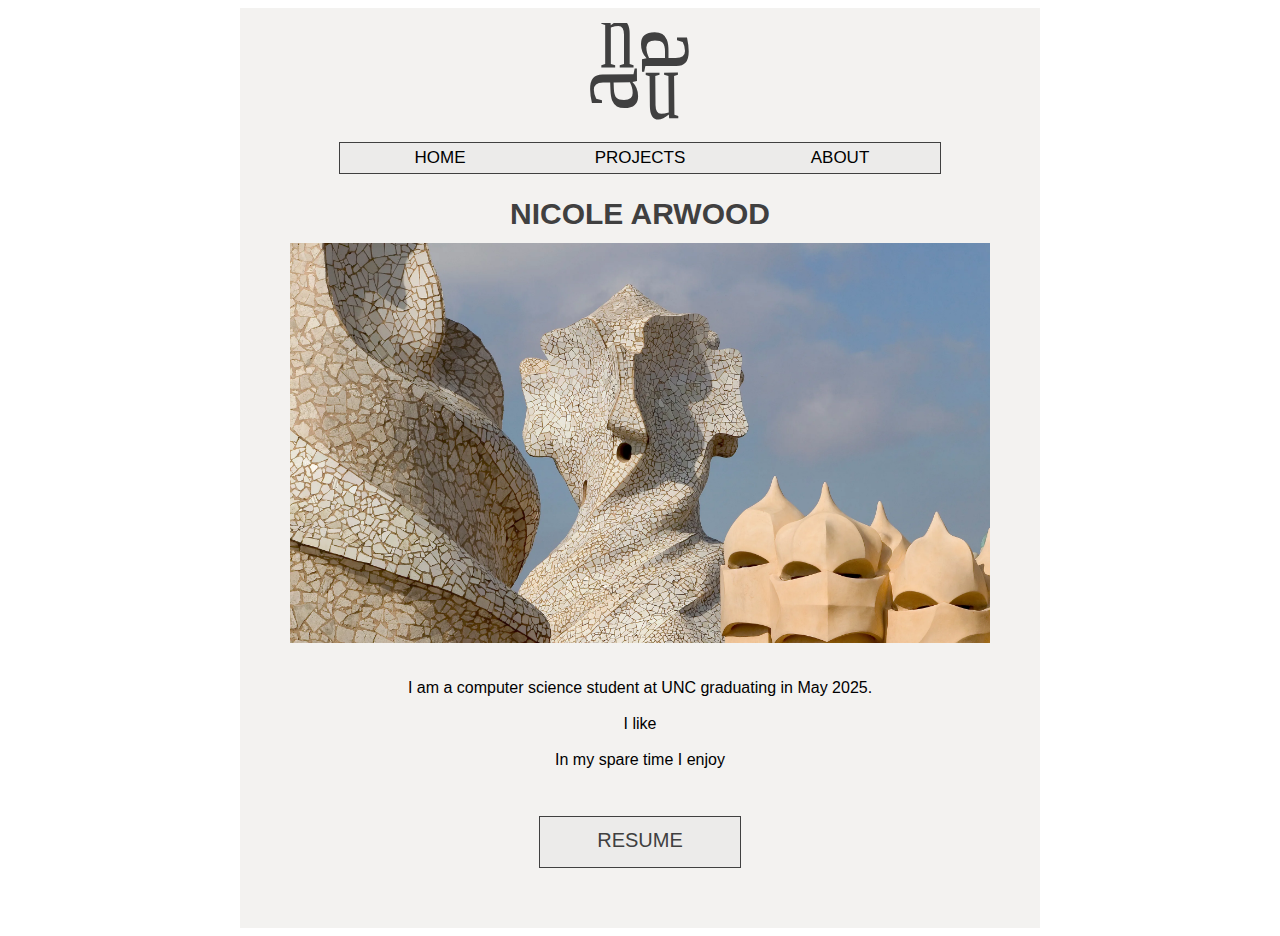
==== commit bf625c82: "removed dummy data" ====
--- a/index.html
+++ b/index.html
@@ -29,8 +29,8 @@
 
             <div class="text-wrapper">
                 <p>I am a computer science student at UNC graduating in May 2025.</p>
-                <p>I like building things both digital and physical, learning languages both human and software, and ruminating on the wise words of the great President Josiah Bartlet.</p>
-                <p>In my spare time I enjoy reading, woodworking, and making jigsaw puzzles</p>
+                <p>I like </p>
+                <p>In my spare time I enjoy </p>
             </div>
 
             <div id="resume">
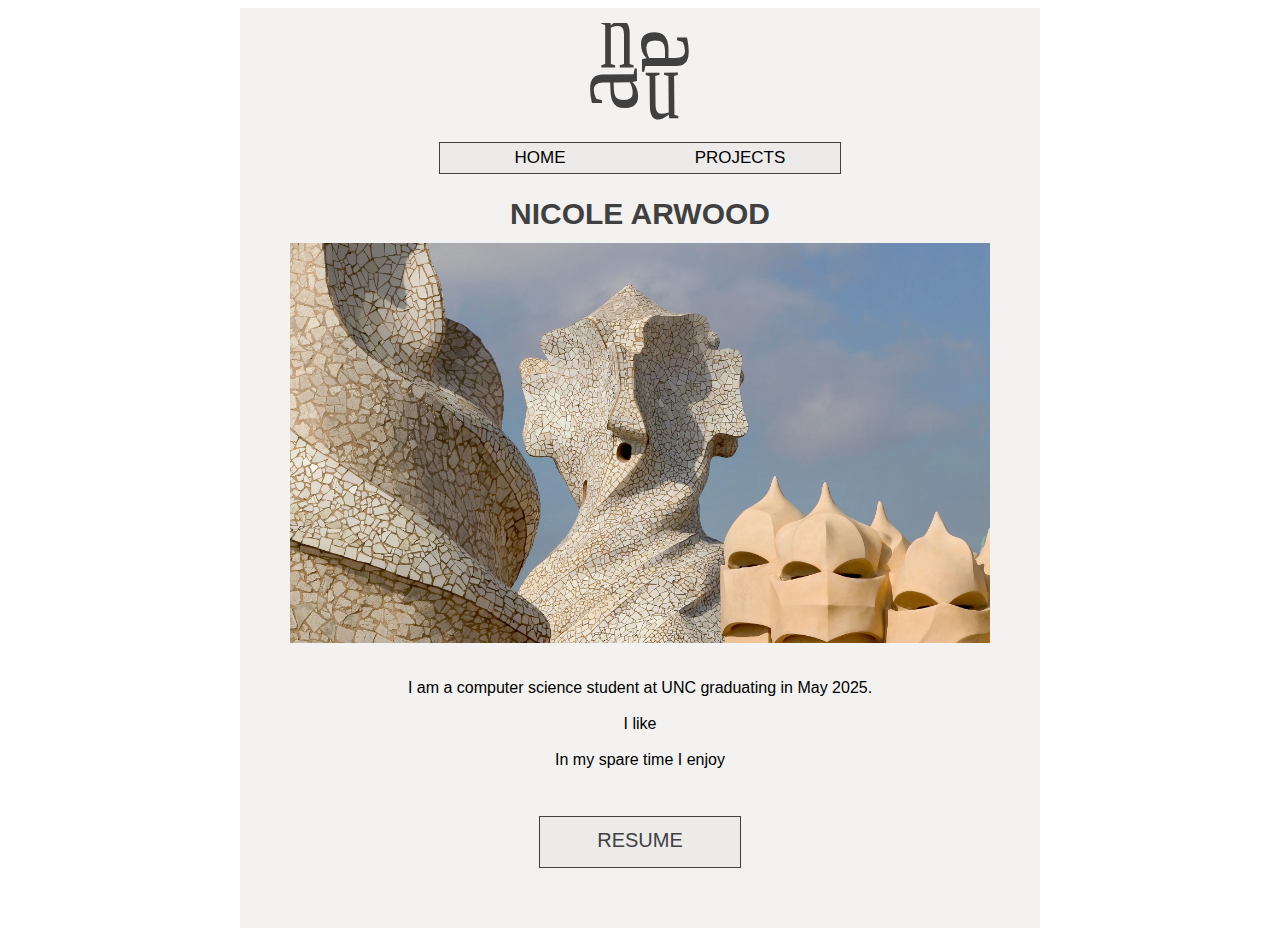
==== commit c4a33484: "updated hover classes on project tiles (#6), nav bar (#1) and resume" ====
--- a/index.html
+++ b/index.html
@@ -1,7 +1,7 @@
 <!DOCTYPE html>
 <html>
     <head>
-        <link rel="stylesheet" href="style.css">
+        <link rel="stylesheet" href="css/main.css">
         <link rel="icon" href="img/logo-circle.svg" type="image/x-icon">
         <title>Nicole Arwood</title>
     </head>
@@ -15,9 +15,6 @@
                 </li>
                 <li>
                     <a href="projects.html">PROJECTS</a>
-                </li>
-                <li>
-                    <a href="projects.html">ABOUT</a>
                 </li>
             </ul>
 
@@ -34,7 +31,7 @@
             </div>
 
             <div id="resume">
-                <a href="Nicole_Arwood_Resume.pdf" target="blank">RESUME</a>
+                <a href="docs/Nicole_Arwood_Resume.pdf" target="blank">RESUME</a>
             </div>
             
         <div>
--- a/css/main.css
+++ b/css/main.css
@@ -0,0 +1,286 @@
+@import url("fonts.css");
+
+h1, h2, h3, p, a {
+    /* font-family: "colonna-regular", serif; */
+    font-family: "georgia", sans-serif;
+    font-weight: 100;
+    line-height: 10px;
+}
+
+h1 {
+    margin-top: 35px;
+    margin-bottom: -10px;
+    font-size: 30px;
+    font-weight: 600;
+    color: #404040;
+}
+
+p {
+    line-height: 20px;
+}
+
+#wrapper {
+    text-align: center;
+    background-color: #f3f2f0;
+    width: 800px;
+    margin-left: auto;
+    margin-right: auto;
+}
+
+#logo {
+    height: 100px;
+    width: 100px;
+    margin: 15px;
+}
+
+#photo {
+    height: 400px;
+    width: 700px;
+    margin: 15px;
+}
+
+li {
+    display: inline-block;
+    margin: -2px;
+    width: 200px;
+    height: 30px;
+}
+
+li:hover {
+    background-color: #404040;
+}
+
+li:hover a {
+    color: white;
+}
+
+li a {
+    color: black;
+    text-decoration: none;
+    font-size: 17px;
+}
+
+ul {
+    width: 400px;
+    height: 30px;
+    background-color: #ecebea;
+    margin: 0px;
+    padding: 0px;
+    display: inline-block;
+    line-height: 30px;
+    border: 1px solid #404040;
+}
+
+.text-wrapper {
+    display: inline-block;
+    width: 700px;
+}
+
+#resume {
+    width: 200px;
+    height: 50px;
+    background-color: #ecebea;
+    display: inline-block;
+    margin-top: 30px;
+    line-height: 50px;
+    border: 1px solid #404040;
+    margin-bottom: 60px;
+}
+
+#resume:hover {
+    background-color: #404040;
+}
+
+#resume:hover a {
+    color: white;
+}
+
+#resume a {
+    text-decoration: none;
+    color: #404040;
+    font-weight: 100;
+    font-size: 20px;
+}
+
+
+#timeline {
+    height: 4px;
+    width: 700px;
+    margin-top: 160px;
+    display: inline-block;
+    background-color: #404040;
+}
+
+.timeline-item {
+    display: inline-block;
+    height: 90px;
+    margin: -2px;
+    vertical-align: top;
+    position: relative;
+    border-radius: 15px;
+}
+
+.timeline-item:hover {
+    background-color: #404040;
+}
+
+.timeline-item:hover h2 {
+    color: white;
+}
+
+.timeline-item:hover p {
+    color: white;
+}
+
+.timeline-item h2 {
+    margin-left: 20px;
+    margin-right: 20px;
+}
+
+.timeline-tag {
+    width: 2px;
+    height: 30px;
+    background-color: #404040;
+    position: absolute;
+    display: inline-block;
+}
+
+.odd .timeline-tag {
+    top: 90px;
+}
+
+.even .timeline-tag {
+    top: -30px;
+}
+
+.color1 {
+    background-color: #cb997e;
+    top: -125px;
+    right: 100px;
+}
+
+.color2 {
+    background-color: #ddbea9;
+    top: 28px;
+    right: 300px;
+}
+
+.color2 .timeline-tag {
+    left: 92px;
+}
+
+.color3 {
+    background-color: #ffe8d6;
+    /* 211 */
+    top: -211px;
+    left: 160px;
+}
+
+.color3 .timeline-tag {
+    left: 60px;
+}
+
+.color4 {
+    background-color: #b7b7a4;
+    top: -58px;
+    left: 130px;
+}
+
+.color5 {
+    background-color: #a5a58d;
+    top: -211px;
+    left: 100px;
+}
+
+
+/* Generic modal formatting */
+
+#modal-overlay {
+    background-color: rgba(23, 23, 23, 0.8);
+    position:fixed;
+    width:100%;
+    height:100%;
+    top:0px;
+    left:0px;
+    visibility: hidden;
+}
+
+.modal-body {
+    background-color: #ecebea;
+    height: 400px;
+    width: 900px;
+    position: absolute;
+    left: 50%;
+    top: 50%;
+    /* transform: translate(-50%, -50%); */
+    visibility: hidden;
+}
+
+.modal-body button {
+    position: absolute;
+    top: 0px;
+    right: 0px;
+    background-color: red;
+}
+
+.modal-body h1 {
+    margin-bottom: 30px;
+    margin-left: 30px;
+}
+
+.modal-body img {
+    display: inline-block;
+    margin-left: 30px;
+}
+
+.modal-body div {
+    width: 400px;
+    display: inline-block;
+    margin-left: 30px;
+    vertical-align: top;
+}
+
+.modal-body div p {
+    margin: 0px;
+}
+
+/* Specific modal formatting */
+#achievements-modal img {
+    width: 400px;
+    margin-left: 0px;
+}
+
+#tetrashell-modal img, #akari-modal img, #graphics-modal img, #nyt-modal img {
+    height: 300px;
+}
+
+
+#achievements-modal {
+    height: 520px;
+}
+
+#tetrashell-modal {
+    width: 780px;
+}
+
+#nyt-modal img {
+    height: 220px;
+}
+
+#nyt-modal {
+    width: 700px;
+    height: 350px;
+}
+
+#graphics-modal {
+    width: 850px;
+}
+
+#akari-modal {
+    width: 800px;
+}
+
+
+
+
+
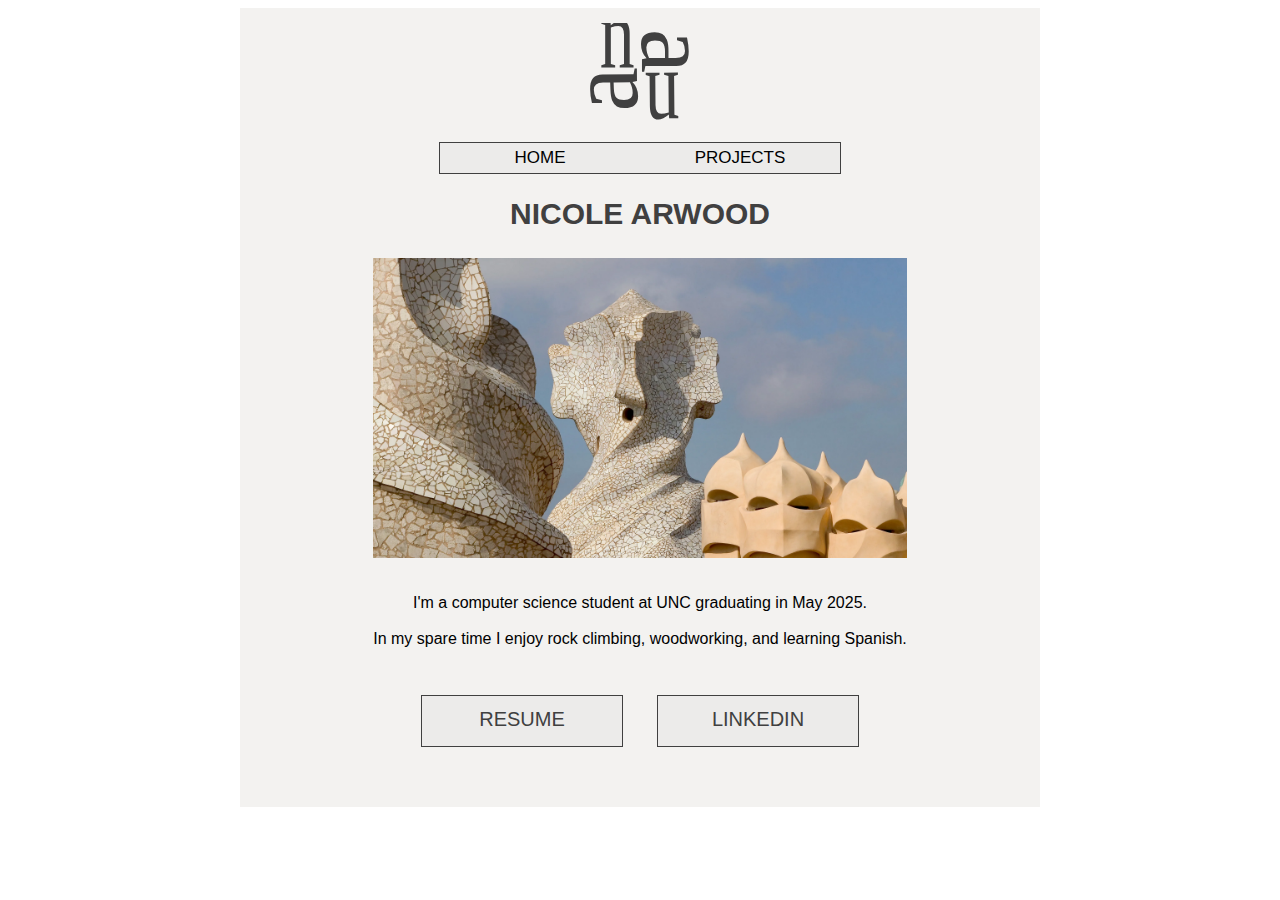
==== commit 51ea2be1: "bug fixes and ui updates" ====
--- a/index.html
+++ b/index.html
@@ -3,6 +3,7 @@
     <head>
         <link rel="stylesheet" href="css/main.css">
         <link rel="icon" href="img/logo-circle.svg" type="image/x-icon">
+        <script src="js/main.js"></script>
         <title>Nicole Arwood</title>
     </head>
     <body>
@@ -10,10 +11,10 @@
             <img id="logo" src="img/logo.svg">
             <br>
             <ul>
-                <li>
+                <li onclick="clickLink('index.html')">
                     <a href="index.html">HOME</a>
                 </li>
-                <li>
+                <li onclick="clickLink('projects.html')">
                     <a href="projects.html">PROJECTS</a>
                 </li>
             </ul>
@@ -21,18 +22,22 @@
             <div class="text-wrapper">
                 <h1>NICOLE ARWOOD</h1>
             </div>
+
+            <img id="photo" src="img/pedrera.webp">
             
-            <img id="photo" src="img/pedrera.webp">
-
             <div class="text-wrapper">
-                <p>I am a computer science student at UNC graduating in May 2025.</p>
-                <p>I like </p>
-                <p>In my spare time I enjoy </p>
+                <p>I'm a computer science student at UNC graduating in May 2025.</p>
+                </p>
+                <p>In my spare time I enjoy rock climbing, woodworking, and learning Spanish.</p>
             </div>
 
             <div id="resume">
                 <a href="docs/Nicole_Arwood_Resume.pdf" target="blank">RESUME</a>
             </div>
+
+            <div id="resume">
+                <a href="https://www.linkedin.com/in/nicole-arwood/" target="blank">LINKEDIN</a>
+            </div>
             
         <div>
     </body>
--- a/css/main.css
+++ b/css/main.css
@@ -34,9 +34,13 @@
 }
 
 #photo {
-    height: 400px;
-    width: 700px;
+    height: 300px;
     margin: 15px;
+    margin-top: 30px;
+}
+
+#profile {
+    width: 100px;
 }
 
 li {
@@ -82,6 +86,8 @@
     background-color: #ecebea;
     display: inline-block;
     margin-top: 30px;
+    margin-right: 15px;
+    margin-left: 15px;
     line-height: 50px;
     border: 1px solid #404040;
     margin-bottom: 60px;
